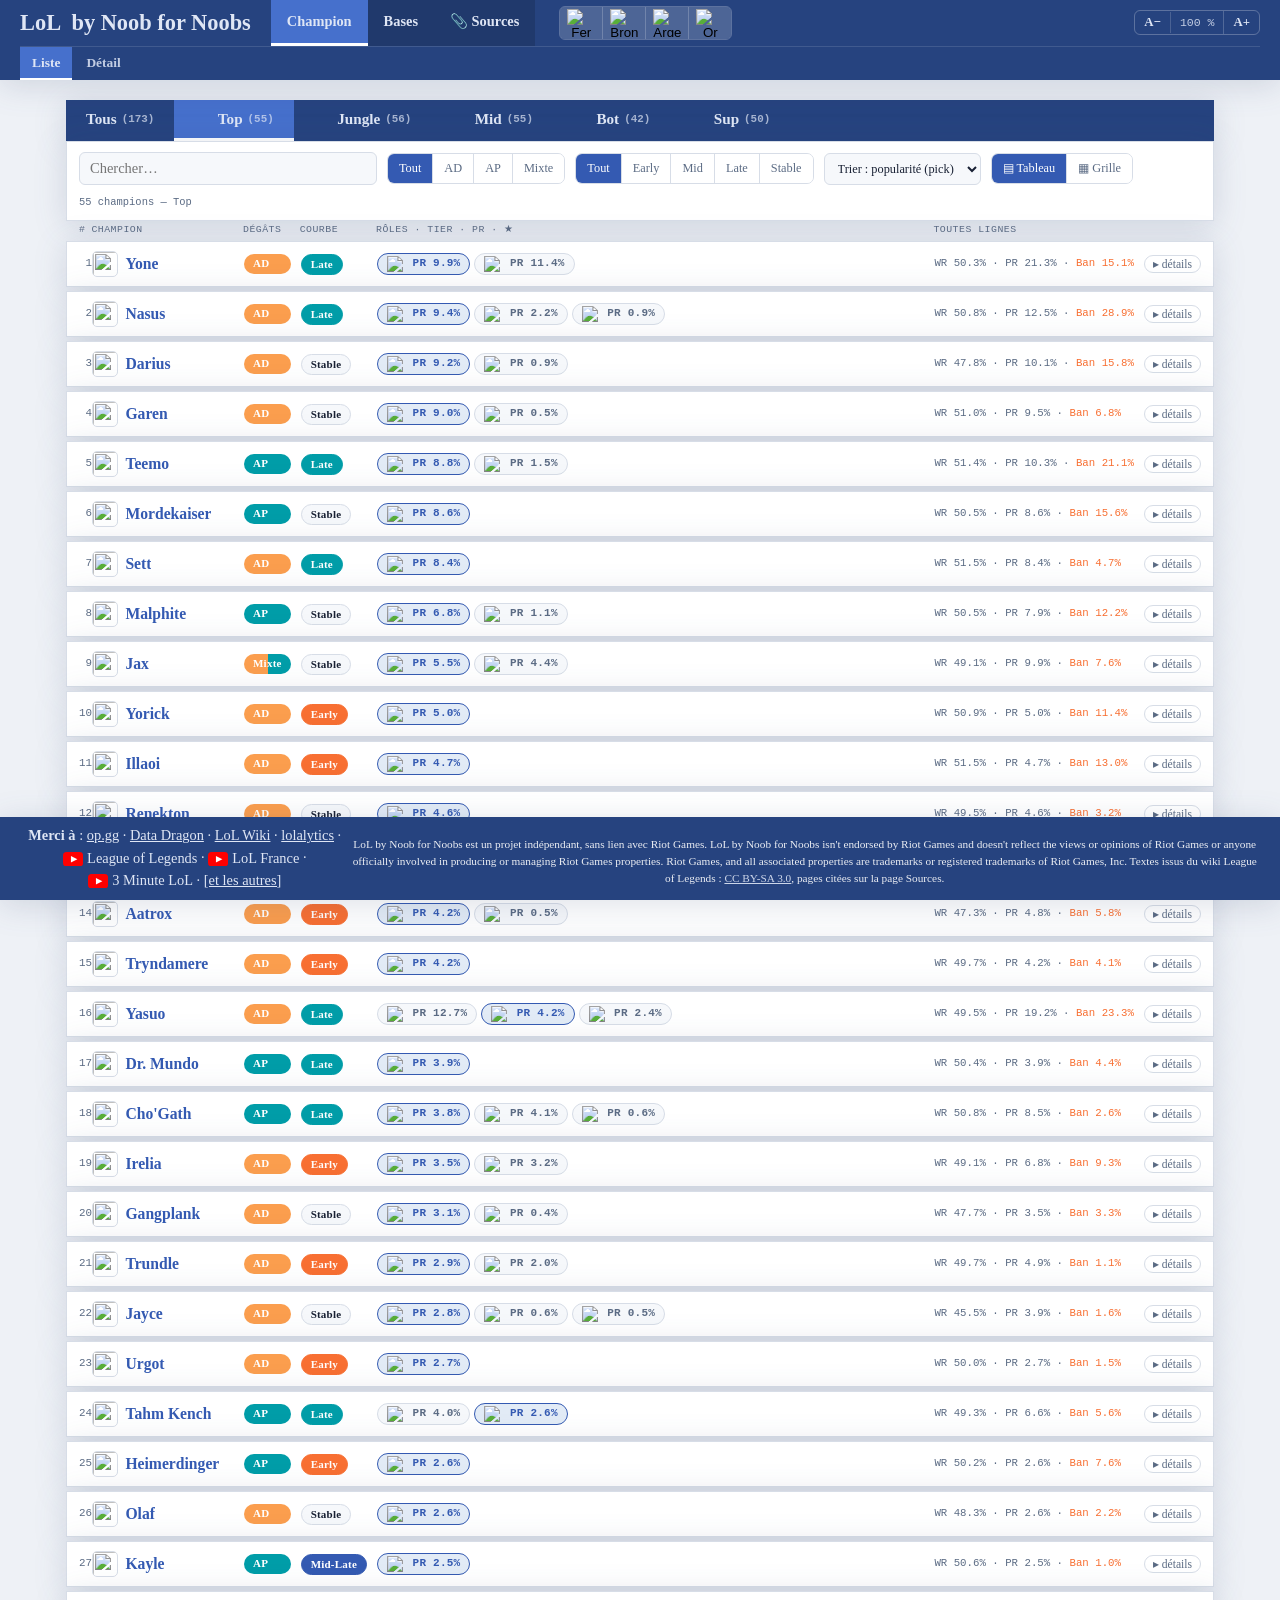
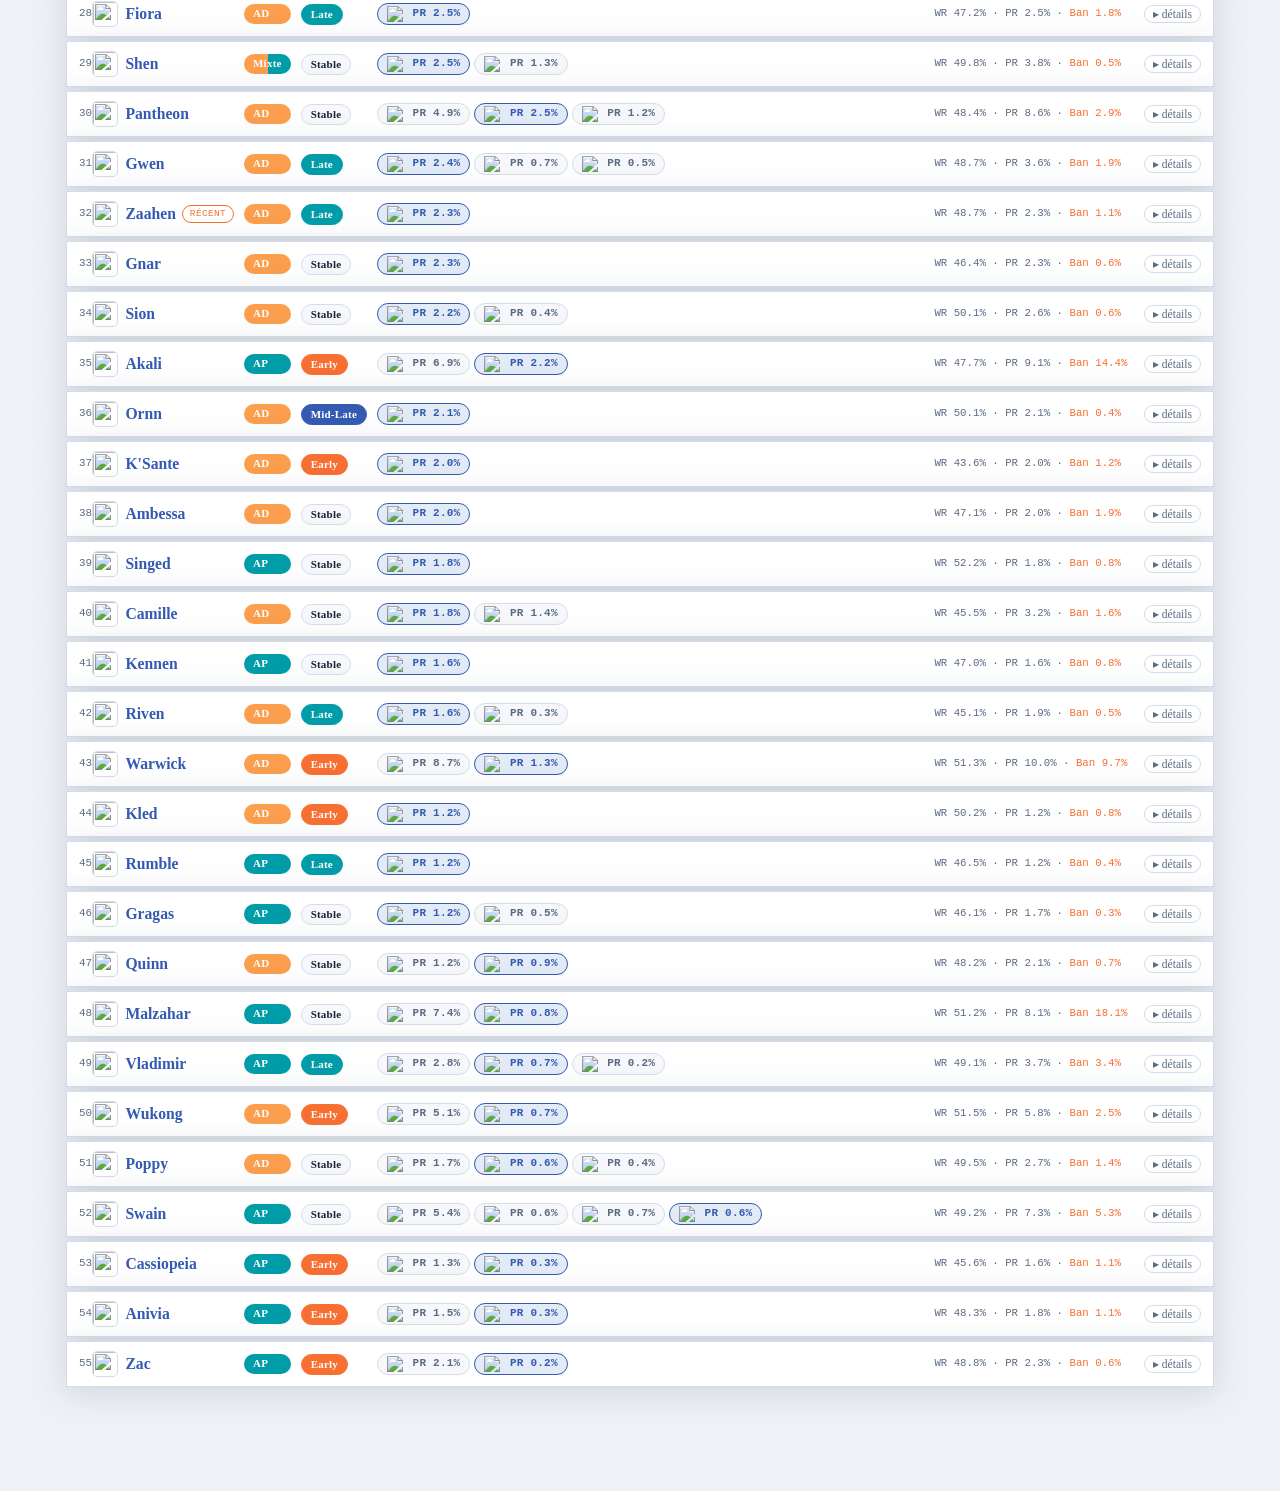
==== index.html @ 4e349b57 "Sélecteur de paliers dans l'en-tête, pour tout le site" ====
<!doctype html>
<html lang="fr">
<head>
<meta charset="utf-8">
<meta name="viewport" content="width=device-width, initial-scale=1">
<title>LoL Champion Analytics</title>
<link rel="stylesheet" href="style.css">
</head>
<body>

<header class="masthead" data-section="champion" data-page="list"></header>
<script src="edition.js"></script>
<script src="nav.js"></script>

<main>

  <!-- ===== VUE LISTE ===== -->
  <div id="view-list">
    <nav class="roles" id="roleNav">
      <button data-role="all">Tous <span class="cnt"></span></button>
      <button data-role="top" class="on"><img class="role-icon" src="https://wiki.leagueoflegends.com/en-us/images/Top_icon.png" alt="">Top <span class="cnt"></span></button>
      <button data-role="jgl"><img class="role-icon" src="https://wiki.leagueoflegends.com/en-us/images/Jungle_icon.png" alt="">Jungle <span class="cnt"></span></button>
      <button data-role="mid"><img class="role-icon" src="https://wiki.leagueoflegends.com/en-us/images/Middle_icon.png" alt="">Mid <span class="cnt"></span></button>
      <button data-role="adc"><img class="role-icon" src="https://wiki.leagueoflegends.com/en-us/images/Bottom_icon.png" alt="">Bot <span class="cnt"></span></button>
      <button data-role="sup"><img class="role-icon" src="https://wiki.leagueoflegends.com/en-us/images/Support_icon.png" alt="">Sup <span class="cnt"></span></button>
    </nav>

    <div id="rosterBlock" hidden style="display:flex; flex-direction:column; gap:12px;"></div>

    <div class="toolbar">
      <input type="search" id="search" placeholder="Chercher…" autocomplete="off">
      <div class="segmented" id="dmgFilter">
        <button data-dmg="all" class="on">Tout</button>
        <button data-dmg="AD">AD</button>
        <button data-dmg="AP">AP</button>
        <button data-dmg="Mixte">Mixte</button>
      </div>
      <div class="segmented" id="powerFilter" title="Courbe de puissance (rôle filtré, sinon rôle principal) — une phase compte si elle figure dans l'étiquette (Early-Mid vaut pour Early et pour Mid)">
        <button data-power="all" class="on">Tout</button>
        <button data-power="early">Early</button>
        <button data-power="mid">Mid</button>
        <button data-power="late">Late</button>
        <button data-power="stable">Stable</button>
      </div>
      <select class="sortsel" id="sortSel">
        <option value="pr">Trier : popularité (pick)</option>
        <option value="ban">Trier : priorité ban</option>
        <option value="wr">Trier : winrate</option>
        <option value="tier">Trier : tier</option>
        <option value="az">Trier : A → Z</option>
      </select>
      <div class="segmented" id="viewSel" title="Disposition de la liste">
        <button data-view="table" class="on">▤ Tableau</button>
        <button data-view="grid">▦ Grille</button>
      </div>
      <button type="button" class="mine-toggle" id="mineToggle" title="N'afficher que mes champions (marqués ★ dans la liste ou sur une fiche)">★ Mes champions</button>
      <span class="spacer"></span>
      <span class="count-badge" id="countBadge"></span>
    </div>

    <div id="results"></div>
  </div>

  <!-- ===== VUE DÉTAIL ===== -->
  <div id="view-detail" hidden style="display:flex; flex-direction:column; gap:12px;">
    <div class="champ-switch">
      <input type="text" id="champSwitchInput" placeholder="Changer de champion…" autocomplete="off">
      <div class="champ-switch-results" id="champSwitchResults" hidden></div>
    </div>
    <div id="detailContent"></div>
  </div>

</main>

<footer>
  <p><b>Merci à</b> : <a href="https://op.gg" target="_blank" rel="noopener">op.gg</a> · <a href="https://developer.riotgames.com/docs/lol#data-dragon" target="_blank" rel="noopener">Data Dragon</a> · <a href="https://wiki.leagueoflegends.com" target="_blank" rel="noopener">LoL Wiki</a> · <a href="https://lolalytics.com" target="_blank" rel="noopener">lolalytics</a> · <a class="yt-link" href="https://www.youtube.com/channel/UC2t5bjwHdUX4vM2g8TRDq5g" target="_blank" rel="noopener"><svg viewBox="0 0 28 20" aria-hidden="true"><rect width="28" height="20" rx="5" fill="#FF0000"/><path d="M11 5.5 L20 10 L11 14.5 Z" fill="#fff"/></svg>League of Legends</a> · <a class="yt-link" href="https://www.youtube.com/channel/UCU-l1ajszDLFd6lWyCs1_GA" target="_blank" rel="noopener"><svg viewBox="0 0 28 20" aria-hidden="true"><rect width="28" height="20" rx="5" fill="#FF0000"/><path d="M11 5.5 L20 10 L11 14.5 Z" fill="#fff"/></svg>LoL France</a> · <a class="yt-link" href="https://www.youtube.com/channel/UCbqpZInu-pjnBIy5sbh7Eag" target="_blank" rel="noopener"><svg viewBox="0 0 28 20" aria-hidden="true"><rect width="28" height="20" rx="5" fill="#FF0000"/><path d="M11 5.5 L20 10 L11 14.5 Z" fill="#fff"/></svg>3 Minute LoL</a> · <a href="sources.html">[et les autres]</a></p>
  <p class="legal">LoL by Noob for Noobs est un projet indépendant, sans lien avec Riot Games. LoL by Noob for Noobs isn't endorsed by Riot Games and doesn't reflect the views or opinions of Riot Games or anyone officially involved in producing or managing Riot Games properties. Riot Games, and all associated properties are trademarks or registered trademarks of Riot Games, Inc. Textes issus du wiki League of Legends : <a href="https://creativecommons.org/licenses/by-sa/3.0/" target="_blank" rel="noopener">CC BY-SA 3.0</a>, pages citées sur la page Sources.</p>
</footer>

<script src="data/champions.js"></script>
<script src="data/roles_tiers.js"></script>
<script src="data/tips_video.js"></script>
<script src="data/stats.js"></script>
<script src="data/mechanics.js"></script>
<script src="data/mechanics_fr.js"></script>
<script src="data/refs.js"></script>
<script src="taxonomy.js"></script>
<script>
(function(){
  const ROLE_LABEL = {all:'Tous', top:'Top', jgl:'Jungle', mid:'Mid', adc:'Bot', sup:'Sup'};
  // Icônes officielles Riot (wiki.leagueoflegends.com, catégorie "Role icons") — pas de version
  // Data Dragon équivalente pour les rôles/lanes, contrairement aux champions/sorts.
  const ROLE_ICON_FILE = {top:'Top_icon.png', jgl:'Jungle_icon.png', mid:'Middle_icon.png', adc:'Bottom_icon.png', sup:'Support_icon.png'};
  function roleIconUrl(role){ return `https://wiki.leagueoflegends.com/en-us/images/${ROLE_ICON_FILE[role]}`; }
  function roleLabelHtml(role){ return (ROLE_ICON_FILE[role] ? `<img class="role-icon" src="${roleIconUrl(role)}" alt="">` : '') + ROLE_LABEL[role]; }
  // Icône seule (pas de texte "Top"/"Mid"...) pour les pastilles stat par rôle : le texte est
  // redondant avec l'icône dans ce contexte, contrairement au menu de filtre par rôle.
  function roleIconOnlyHtml(role){ return ROLE_ICON_FILE[role] ? `<img class="role-icon role-icon-lg" src="${roleIconUrl(role)}" alt="${ROLE_LABEL[role]}" title="${ROLE_LABEL[role]}">` : ''; }
  function champIconUrl(ch){ return `https://ddragon.leagueoflegends.com/cdn/${DDRAGON_VERSION}/img/champion/${ch.ddid}.png`; }
  const RECENT = new Set(['Locke','Zaahen','Yunara','Mel']);
  const TIER_ORDER = {'S+':0,'S':1,'S-':2,'A+':3,'A':4,'A-':5,'B':6,'C':7,'D':8};
  const LETTER_LABEL = {passive:'P', q:'Q', w:'W', e:'E', r:'R'};

  // mode : 'list' (vue Liste) ou 'roster' (vue Mon roster) — même liste, même barre d'outils ; chaque
  // mode garde son propre rôle filtré (listRole / rosterRole), `role` est celui du mode courant.
  // view : 'table' (une ligne par champion, colonnes alignées) ou 'grid' (cartes, icône en grand) —
  // préférence du navigateur, pas une donnée.
  function loadView(){ try{ return localStorage.getItem('docListView') === 'grid' ? 'grid' : 'table'; }catch(e){ return 'table'; } }
  function saveView(v){ try{ localStorage.setItem('docListView', v); }catch(e){} }
  let state = { mode:'list', role:'top', listRole:'top', rosterRole:'top', view:loadView(), q:'', dmg:'all', power:'all', sort:'pr', mine:false, detailLane:null, versus:null };
  function setRole(role){ state.role = role; if(state.mode === 'roster') state.rosterRole = role; else state.listRole = role; }

  function dmgClass(dmg){ return dmg === 'Mixte' ? 'mixte' : dmg === 'AP' ? 'ap' : 'ad'; }
  function dmgLabel(dmg){ return dmg; }
  function rolesOf(ch){ return Object.keys(ch.roles); }
  function primaryRole(ch){ return rolesOf(ch).reduce((best, role) => ch.roles[role].pr > ch.roles[best].pr ? role : best); }
  // Toutes lignes confondues : PR = somme des PR par rôle (même champion compté dans chaque rôle où il
  // est joué, sur la même base de parties — la somme donne son pick rate toutes lanes confondues) ;
  // WR = moyenne des rôles pondérée par leur PR. Ban = une seule valeur : on bannit un champion, pas
  // un rôle — la source la répète sur chaque rôle avec de petits écarts de moment de mesure, on garde
  // celle du rôle principal (cf. sources.js, mécanisme "rolesCombined").
  // ---------- Paliers affichés (WR / PR / Ban) : réglage de tout le site, dans l'en-tête (nav.js, AppNav.tiers) ----------
  const RT = (typeof ROLES_TIERS !== 'undefined') ? ROLES_TIERS : null;
  // Chiffres d'un champion à un rôle pour les paliers cochés : WR pondéré par les parties du champion, PR et Ban pondérés
  // par les parties analysées du palier (mécanisme « rolesTiers ») ; sans fichier de paliers, la référence Émeraude+
  // de champions.js (mécanisme « roles »), avec sa lettre de tier.
  function roleStat(ch, role){
    const ref = ch.roles[role]; if(!ref) return null;
    if(!RT || !state.tiers.length) return { ...ref, src: 'ref' };
    const per = (RT.champions[String(parseInt(ch.key, 10))] || {})[role] || {};
    let g = 0, wr = 0, an = 0, pr = 0, br = 0;
    for(const t of state.tiers){
      const x = per[t], lane = (RT.tiers[t] || { lanes: {} }).lanes[role];
      if(!x || !lane) continue;
      g += x.games; wr += x.wr * x.games; an += lane.analysed; pr += x.pr * lane.analysed; br += x.br * lane.analysed;
    }
    if(!g) return { tier: null, wr: NaN, pr: 0, ban: NaN, games: 0, src: 'tiers', missing: true };
    return { tier: null, wr: wr / g, pr: pr / an, ban: br / an, games: g, src: 'tiers' };
  }
  function tiersLabel(){ return AppNav.tiersLabel(); }
  const fmtPct = v => isNaN(v) ? '—' : v.toFixed(1) + '%';
  function combinedStatsFor(ch){
    const rs = rolesOf(ch).map(role => roleStat(ch, role)).filter(r => r && !r.missing);
    const totalPr = rs.reduce((s,r)=>s+r.pr, 0);
    const wr = totalPr>0 ? rs.reduce((s,r)=>s+r.wr*r.pr,0)/totalPr : NaN;
    return { wr, pr: totalPr, ban: banOf(ch) };
  }
  function banOf(ch){ const r = roleStat(ch, primaryRole(ch)); return r ? r.ban : NaN; }
  function statsFor(ch){
    if(state.role !== 'all') return roleStat(ch, state.role) || { tier: null, wr: NaN, pr: 0, ban: NaN };
    return { tier: ch.roles[primaryRole(ch)].tier, ...combinedStatsFor(ch) };
  }
  function abilityVideoUrl(ch, letter){ return `https://lol.dyn.riotcdn.net/x/videos/champion-abilities/${ch.key}/ability_${ch.key}_${letter.toUpperCase()}1.mp4`; }
  // Le nom de fichier de chaque icône (passif/Q/W/E/R) est stocké tel quel dans champions.js
  // (ch.abilities[key].icon), copié depuis le champ image.full de Data Dragon — PAS reconstruit à
  // partir d'un motif "ddid+lettre" : ce motif ne tient que pour une minorité de champions
  // (ex. Ahri_Passive.png n'existe pas, le vrai fichier est Ahri_SoulEater2.png). Reconstruire le
  // nom donnait une icône cassée (404/403) pour 109 passifs et 197 icônes de sort sur 173 champions.
  function abilityIconUrl(ch, key){
    const dir = key === 'passive' ? 'passive' : 'spell';
    return `https://ddragon.leagueoflegends.com/cdn/${DDRAGON_VERSION}/img/${dir}/${ch.abilities[key].icon}`;
  }
  function champPageUrl(ch){ return `https://www.leagueoflegends.com/fr-fr/champions/${ch.id}/`; }
  function findChamp(id){ return CHAMPIONS.find(c => c.id === id); }
  function dmgTitle(ch){ return `Officiel Data Dragon — Physique ${ch.dmgRating.attack}/10 · Magie ${ch.dmgRating.magic}/10`; }
  // "Dernière refonte de kit" = dernier changement affectant réellement les sorts (pas une simple
  // retouche de ratios, cf. data/sources.js mécanisme "reworks") — sert à juger si un guide/une
  // vidéo ancienne décrit encore le champion actuel.
  function reworkLabel(ch){
    if(!ch.lastKitRework){
      if(ch.reworkHistory.length) return 'Kit jamais retravaillé';
      return ch.releaseDate ? `Création ${frDate(ch.releaseDate)}` : 'Historique de refonte inconnu';
    }
    return `Kit changé le ${frDate(ch.lastKitRework.date)}`;
  }
  function reworkTitle(ch){
    if(!ch.lastKitRework){
      if(ch.reworkHistory.length) return 'Cette page ne liste que des mises à jour cosmétiques (texture/visuel) pour ce champion, jamais de vrai changement de sorts.';
      return ch.releaseDate
        ? "Ce champion n'apparaît pas dans l'historique de refontes consulté (wiki.leagueoflegends.com) : son kit n'a jamais changé depuis sa sortie, à cette date — la dernière modification connue est donc sa création."
        : "Ce champion n'apparaît pas dans l'historique de refontes consulté (wiki.leagueoflegends.com) — probablement jamais retravaillé, non vérifié un par un.";
    }
    return `${ch.lastKitRework.type} — un ou plusieurs sorts ont vraiment changé d'effet à cette date (pas juste des chiffres). Si un guide/une vidéo date d'avant, il peut décrire un kit obsolète.`;
  }
  // Section dédiée (pas juste une pastille dans l'en-tête) : la date de dernière refonte de kit
  // sert directement à juger, section suivante, si une vidéo de présentation est encore fidèle au
  // champion actuel — d'où sa place juste avant "Vidéos de présentation". La date essentielle est
  // dans le titre lui-même (visible même repliée, repliée par défaut) ; détail et date de sortie
  // du champion dans le corps.
  function reworkBlockHtml(ch){
    const history = ch.reworkHistory || [];
    const titleSuffix = ch.lastKitRework ? ` — ${frDate(ch.lastKitRework.date)}` : history.length ? ' — jamais retravaillé (cosmétique seulement)' : ch.releaseDate ? ` — création ${frDate(ch.releaseDate)}` : ' — historique inconnu';
    const historyRows = history.length ? `<div class="rework-history">${history.map(h => `
      <div class="rework-item${h.kitAffecting ? '' : ' cosmetic'}">
        <div>
          <span class="rework-date">${frDate(h.date)}</span>
          <span class="rework-type">${h.type}</span>
          ${h.kitAffecting ? '' : '<span class="rework-cosmetic-tag">cosmétique</span>'}
          ${sourceLinkHtml(h.source)}
        </div>
      </div>`).join('')}</div>` : `<p class="rework-note">Ce champion n'apparaît pas dans l'historique de refontes consulté — son kit n'a donc jamais changé depuis sa création (aucune refonte recensée).</p>`;
    const releaseRow = ch.releaseDate ? `<div class="rework-item release"><div><span class="rework-date">${frDate(ch.releaseDate)}</span><span class="rework-type">Sortie du champion</span></div></div>` : '';
    return sectionHtml('sec-rework', `Mise à jour du personnage par Riot${titleSuffix}`, historyRows + releaseRow, null, true);
  }
  // Points forts/Contre = conseils officiels Riot copiés tels quels (Data Dragon allytips/enemytips,
  // cf. data/sources.js, mécanisme "analysis").
  // Jamais de texte non sourcé affiché comme un fait — et quand tout est vide on n'affiche même
  // pas le bloc (pas de placeholder répété sur les fiches sans conseil).
  // Conseils : officiels Riot (champions.js) ; à défaut, extraits des vidéos de présentation (data/tips_video.js, mécanisme « analysisVideo »).
  function videoTips(ch){ const v = (typeof TIPS_VIDEO !== 'undefined') && TIPS_VIDEO[ch.id]; return v && ((v.strengths||[]).length || (v.counters||[]).length) && !(ch.strengths||[]).length && !(ch.counters||[]).length ? v : null; }
  function tipsOf(ch){ const v = videoTips(ch); return v ? { strengths: (v.strengths||[]).map(x => x.text), counters: (v.counters||[]).map(x => x.text), video: v } : { strengths: ch.strengths||[], counters: ch.counters||[], video: null }; }
  function hasAnalysis(ch){ const t = tipsOf(ch); return !!(t.strengths.length || t.counters.length); }
  // Dans un conseil, chaque nom de sort du champion est remplacé par sa touche (P/Q/W/E/R) — le
  // nom reste en infobulle. Noms doubles (ex. "Courroux de la reine/Sondeur explosif") : chaque
  // moitié compte ; les plus longs d'abord pour qu'un nom inclus dans un autre ne le coupe pas.
  function keyifyTip(ch, text){
    const names = [];
    for(const k of ['passive','q','w','e','r']){
      const a = ch.abilities[k];
      if(!a) continue;
      a.name.split('/').map(n => n.trim()).filter(n => n.length >= 3).forEach(n => names.push({ n, k }));
    }
    if(!names.length) return text;
    names.sort((x,y) => y.n.length - x.n.length);
    const esc = s => s.replace(/[.*+?^${}()|[\]\\]/g, '\\$&');
    // Tolérance au pluriel mot à mot ("Lances astrales", "Charges explosives", "Tunnels").
    const pat = n => n.split(/\s+/).map(esc).join('s?\\s+') + 's?';
    names.forEach(x => { x.re = new RegExp('^' + pat(x.n) + '$', 'i'); });
    const re = new RegExp(names.map(x => pat(x.n)).join('|'), 'gi');
    return text.replace(re, m => {
      const hit = names.find(x => x.re.test(m));
      return `<kbd class="key" title="${hit.n}">${LETTER_LABEL[hit.k]}</kbd>`;
    });
  }
  function tipsListHtml(ch, items, cls){ return `<ul class="field-list${cls ? ' ' + cls : ''}">${items.map(t => `<li>${keyifyTip(ch, t)}</li>`).join('')}</ul>`; }
  function analysisBlockHtml(ch, extraStyle, collapsed){
    if(!hasAnalysis(ch)) return '';
    const t = tipsOf(ch), s = t.strengths, c = t.counters;
    // Conseils tirés des vidéos : la mention d'origine va dans le bloc Sources de la fiche (renvoi [n]), pas dans le contenu.
    const refV = field => refVideo(ch, t.video, field);
    return `
        <div class="champ-body"${extraStyle ? ` style="${extraStyle}"` : ''}${collapsed ? ' hidden' : ''}>
          ${s.length ? `<div><span class="field-label menace" title="Conseils officiels Riot « en jouant avec » ce champion (Data Dragon) : ce qu'il cherche à faire, donc à quoi s'attendre en face">Points forts${refSpecific(ch, 'strengths')}</span>${tipsListHtml(ch, s)}</div>` : ''}
          ${c.length ? `<div><span class="field-label contre" title="Conseils officiels Riot « en jouant contre » ce champion (Data Dragon)">Contre${refSpecific(ch, 'counters')}${refV('counters')}</span>${tipsListHtml(ch, c, 'contre')}</div>` : ''}
        </div>`;
  }
  function frDate(iso){
    if(!iso) return '';
    const d = new Date(iso + 'T00:00:00');
    return d.toLocaleDateString('fr-FR', { day:'numeric', month:'long', year:'numeric' });
  }
  // Bloc de détail repliable : chaque section (Compétences, Vidéos, Sources...) peut être masquée
  // sans perdre sa place — un chevron sur le titre bascule la visibilité du corps.
  function sectionHtml(id, title, bodyHtml, extraClass, collapsed){
    return `
      <div class="detail-card${extraClass ? ' ' + extraClass : ''}">
        <h3 class="section-label${collapsed ? ' collapsed' : ''}" data-toggle="${id}">${title}</h3>
        <div class="section-body" id="${id}"${collapsed ? ' hidden' : ''}>${bodyHtml}</div>
      </div>`;
  }
  function initCollapsibles(){
    document.querySelectorAll('#detailContent .section-label[data-toggle]').forEach(h => {
      if(h.dataset.bound) return;   // sections stats re-rendues au changement de rôle : ne pas doubler l'écouteur
      h.dataset.bound = '1';
      h.addEventListener('click', () => {
        const body = document.getElementById(h.dataset.toggle);
        if(!body) return;
        body.hidden = !body.hidden;
        h.classList.toggle('collapsed', body.hidden);
      });
    });
  }
  // Citation d'une entrée de refonte : la source est toujours un simple lien (patch notes ou
  // annonce Riot), pas la peine d'un repli pour ça — juste "[source]" cliquable vers l'original.
  function sourceLinkHtml(source){
    if(!source) return '';
    return `<a class="rework-source" href="${source.url}" target="_blank" rel="noopener" title="${source.label || source.url}">[source]</a>`;
  }
  const LANG_LABEL = { fr: 'FR', en: 'EN' };
  // Une vidéo publiée avant la dernière refonte de kit décrit un kit qui n'existe plus — comparaison
  // simple de dates entre videos[].published et lastKitRework.date (cf. data/sources.js, mécanisme
  // "championVideos").
  function formatDuration(sec){
    if(!sec && sec !== 0) return '';
    const m = Math.floor(sec / 60), s = Math.round(sec % 60);
    return `${m}:${String(s).padStart(2,'0')}`;
  }
  function videosBlockHtml(ch){
    const videos = ch.videos || [];
    if(!videos.length) return '';
    const reworkDate = ch.lastKitRework ? ch.lastKitRework.date : null;
    // Plus récentes en premier ; une vidéo sans date connue passe en dernier plutôt que de fausser
    // l'ordre.
    const sorted = videos.slice().sort((a, b) => (b.published || '') < (a.published || '') ? -1 : (b.published || '') > (a.published || '') ? 1 : 0);
    const rows = sorted.map(v => {
      // Marge de 30 jours : les vidéos officielles (Spotlight/Focus sur) sortent souvent juste
      // avant la date de patch enregistrée pour une refonte (annonce anticipée du nouveau kit) —
      // sans cette marge, ces vidéos qui décrivent pourtant bien le kit actuel seraient signalées
      // à tort comme obsolètes.
      const daysBefore = reworkDate && v.published ? (new Date(reworkDate) - new Date(v.published)) / 86400000 : 0;
      const stale = daysBefore > 30;
      return `
        <div class="video-item">
          <span class="pill pill-lang">${LANG_LABEL[v.lang] || v.lang.toUpperCase()}</span>
          <span class="pill pill-kind ${v.kind}">${v.kind === 'official' ? 'Officiel' : 'Communautaire'}</span>
          <a href="${v.url}" target="_blank" rel="noopener" class="video-label">${v.label}</a>
          <span class="video-date">${v.published ? frDate(v.published) : 'date inconnue'}</span>
          ${v.duration ? `<span class="video-duration">${formatDuration(v.duration)}</span>` : ''}
          ${stale ? `<span class="video-stale" title="Publiée avant la dernière refonte de kit du ${frDate(reworkDate)} — peut décrire un kit qui n'existe plus">⚠ potentiellement obsolète</span>` : ''}
        </div>`;
    }).join('');
    return sectionHtml('sec-videos', 'Vidéos de présentation', rows);
  }
  // ---------- Renvois de sources [n] (fiche détail) ----------
  // Sur la fiche, un renvoi [n] n'apparaît QUE pour une source spécifique à CE champion
  // (ch.sourceNotes — une donnée qui déroge au mécanisme global, ex. un rôle retrouvé via une autre
  // page, des conseils officiels écartés). Les mécanismes globaux (identiques pour tous les
  // champions) ne sont pas répétés fiche par fiche : ils sont expliqués une fois sur sources.html,
  // sur une fiche-type annotée. REFS vaut null hors fiche détail : rien n'est affiché en vue liste.
  let REFS = null;
  const escHtml = s => String(s).replace(/&/g,'&amp;').replace(/</g,'&lt;').replace(/>/g,'&gt;').replace(/"/g,'&quot;');
  function refSpecific(ch, field){
    if(!REFS) return '';
    return (ch.sourceNotes || []).filter(s => s.field === field).map(s => {
      const key = s.field + '|' + s.note;
      if(!REFS.has(key)) REFS.set(key, { n: REFS.size + 1, src: s });
      const r = REFS.get(key);
      return `<a class="ref" href="#" data-ref="${r.n}" title="${escHtml('Source spécifique — champ « ' + s.field + ' »')}">[${r.n}]</a>`;
    }).join('');
  }
  // Renvoi [n] vers une source de fiche pour les conseils tirés des vidéos de présentation (data/tips_video.js).
  function refVideo(ch, v, field){
    if(!REFS || !v) return '';
    const items = v[field] || []; if(!items.length) return '';
    const vids = [...new Set(items.map(x => x.video))];
    const key = 'video';   // une seule entrée de source pour Points forts et Contre
    if(!REFS.has(key)){
      const labels = vids.map(id => { const x = (ch.videos||[]).find(y => (y.url||'').includes(id)); return x ? `${x.channel} (${frDate(x.published)})` : id; });
      REFS.set(key, { n: REFS.size + 1, src: { field: 'Points forts / Contre', retrieved: v.retrieved, url: 'https://www.youtube.com/watch?v=' + vids[0],
        note: `Pas de conseils officiels Riot pour ce champion : conseils extraits des vidéos de présentation — ${labels.join(', ')} — mécanisme « analysisVideo » sur la page Sources (guides « 3 Minute » lus en premier, une phrase par passage, minute citée).${v.caveat ? ' ' + v.caveat : ''}` } });
    }
    const r = REFS.get(key);
    return `<a class="ref" href="#" data-ref="${r.n}" title="Source des conseils">[${r.n}]</a>`;
  }
  function sourcesBlockHtml(ch){
    const items = [...REFS.values()].map(r => {
      const s = r.src;
      return `
      <div class="source-item specific" id="src-${r.n}">
        <div class="h"><span class="num">[${r.n}]</span><span class="label">Spécifique à ${ch.name} — champ « ${escHtml(s.field)} »</span><span class="date">récupéré le ${frDate(s.retrieved)}</span></div>
        <div class="method">${escHtml(s.note)}</div>
        ${s.url ? `<a class="url" href="${s.url}" target="_blank" rel="noopener">${s.url}</a>` : ''}
      </div>`;
    }).join('');
    const mechNote = `<p style="margin:${items ? '8px' : '0'} 0 0;">Mécaniques détaillées des sorts : notes de la fiche de chaque sort sur le wiki League of Legends (en, CC BY-SA 3.0 — lien « wiki ↗ » sous chaque sort), traduites par un modèle de traduction local, non relues — mécanismes « mechanics » et « mechanicsFr » sur la page Sources.</p>`;
    const body = `${items}${mechNote}<p style="margin:8px 0 0;">Tout le reste de la fiche suit les mécanismes communs à tous les champions — <a class="backlink" href="sources.html">fiche-type annotée sur la page Sources ↗</a>.</p>`;
    return sectionHtml('sec-sources', items ? 'Sources spécifiques à cette fiche' : 'Sources de cette fiche', body, 'sources-card', !!items);
  }
  // Clic sur un [n] : ouvre le bloc Sources (replié par défaut) et fait défiler jusqu'à l'entrée.
  // stopPropagation : un [n] placé dans un titre de section ne doit pas replier cette section.
  function initRefLinks(){
    document.querySelectorAll('#detailContent a.ref').forEach(a => {
      a.addEventListener('click', e => {
        e.preventDefault(); e.stopPropagation();
        const body = document.getElementById('sec-sources');
        const h = document.querySelector('#detailContent .section-label[data-toggle="sec-sources"]');
        if(body) body.hidden = false;
        if(h) h.classList.remove('collapsed');
        const target = document.getElementById('src-' + a.dataset.ref);
        if(!target) return;
        target.scrollIntoView({ behavior:'smooth', block:'center' });
        target.classList.add('flash');
        setTimeout(() => target.classList.remove('flash'), 1500);
      });
    });
  }

  // ---------- Routing ----------
  function route(){
    const hash = window.location.hash;
    const m = hash.match(/^#\/champ\/(.+)$/);
    if(m){
      const ch = findChamp(decodeURIComponent(m[1]));
      if(ch){ renderDetail(ch); showView('detail'); return; }
    }
    // "#/champ" sans identifiant : vue Champion vide, avec la recherche prête — destination du menu
    // "Champion" quand aucun champion n'a encore été consulté.
    if(hash === '#/champ' || hash === '#/champ/'){
      document.getElementById('detailContent').innerHTML = '<div class="detail-card"><p style="margin:0;">Choisis un champion dans la zone de recherche ci-dessus, ou dans la <a class="backlink" href="#/list">Liste</a>.</p></div>';
      showView('detail');
      document.getElementById('champSwitchInput').focus();
      return;
    }
    showView(hash === '#/roster' && !isPublicEdition() ? 'roster' : 'list');
  }
  // Liste et Mon roster partagent le même conteneur (#view-list) : même liste de champions, même
  // barre d'outils ; le mode ajoute le bloc roster et retire « Tous » du filtre de rôle.
  function showView(v){
    const listy = v === 'list' || v === 'roster';
    document.getElementById('view-list').hidden = !listy;
    document.getElementById('view-detail').hidden = v !== 'detail';
    if(listy){
      state.mode = v;
      state.role = v === 'roster' ? state.rosterRole : state.listRole;
      renderList();
    }
    updateNav(v);
    window.scrollTo(0,0);
  }
  window.addEventListener('hashchange', route);

  // ---------- Footer persistant (Liste / Détail / Sources), toujours visible ----------
  // "Détail" retient le dernier champion consulté (localStorage, survit à un aller-retour sur
  // sources.html) pour rester une destination utile même quand on n'est pas déjà sur une fiche.
  function lastChampId(){ try{ return localStorage.getItem('docLastChamp'); }catch(e){ return null; } }
  function setLastChampId(id){ try{ localStorage.setItem('docLastChamp', id); }catch(e){} }
  // En-tête et menus : nav.js (AppNav) — le sous-menu « Détail » pointe vers le dernier champion consulté
  // (localStorage, écrit ci-dessus) ; les liens vers les autres pages portent `?last=<id>`.
  function updateNav(mode){ AppNav.render('champion', mode); }

  // ---------- Recherche de champion dans la vue détail (changer de champion sans repasser par la liste) ----------
  (function(){
    const input = document.getElementById('champSwitchInput');
    const results = document.getElementById('champSwitchResults');
    function renderResults(){
      const q = input.value.trim().toLowerCase();
      if(!q){ results.hidden = true; results.innerHTML = ''; return; }
      const matches = CHAMPIONS.filter(c => c.name.toLowerCase().includes(q)).slice(0, 8);
      if(!matches.length){ results.innerHTML = '<div class="champ-switch-empty">Aucun champion</div>'; results.hidden = false; return; }
      results.innerHTML = matches.map(c => `<button type="button" data-id="${c.id}">${c.name}</button>`).join('');
      results.hidden = false;
    }
    input.addEventListener('input', renderResults);
    input.addEventListener('focus', renderResults);
    results.addEventListener('mousedown', e => {
      const btn = e.target.closest('button[data-id]');
      if(!btn) return;
      input.value = '';
      results.hidden = true;
      window.location.hash = '#/champ/' + encodeURIComponent(btn.dataset.id);
    });
    document.addEventListener('click', e => {
      if(!e.target.closest('.champ-switch')) results.hidden = true;
    });
  })();

  // ---------- Vues Liste et Mon roster ----------
  function listLane(ch){ return state.role === 'all' ? defaultLane(ch) : state.role; }
  function rolePillsHtml(ch){
    return rolesOf(ch).sort((x,y)=>ch.roles[y].pr-ch.roles[x].pr).map(role => {
      const rs = roleStat(ch, role);
      const cur = role === state.role;
      const prHtml = cur ? `<b>${fmtPct(rs.pr)}</b>` : fmtPct(rs.pr);
      return `<span class="pill pill-role${cur ? ' cur' : ''}" title="${escHtml(tiersLabel())}${rs.missing ? ' — pas assez de parties à ces paliers' : ''}">${roleIconOnlyHtml(role)} ${rs.tier ? `<b>${rs.tier}</b> ` : ''}<span class="n">PR ${prHtml}</span>${starHtml(ch, role)}</span>`;
    }).join('');
  }
  function champNameHtml(ch, withIcon){
    return `<button class="champ-name" data-id="${ch.id}">${withIcon ? `<img class="champ-icon" src="${champIconUrl(ch)}" alt="">` : ''}${ch.name}</button>${RECENT.has(ch.name) ? '<span class="newbadge">Récent</span>' : ''}`;
  }
  function dmgPillHtml(ch){ return `<span class="pill pill-dmg ${dmgClass(ch.damageType)}" title="${dmgTitle(ch)}">${dmgLabel(ch.damageType)}</span>`; }
  // Trois segments : en grille (carte étroite) le Ban passe seul à la ligne plutôt que de couper au milieu.
  function statLineHtml(ch){ const r = combinedStatsFor(ch); return `<span class="stat" title="${escHtml(tiersLabel())}"><span>WR ${fmtPct(r.wr)} · PR ${fmtPct(r.pr)}</span><span class="ban">Ban ${fmtPct(r.ban)}</span></span>`; }
  const toggleBtnHtml = '<button class="champ-toggle" aria-expanded="false" title="Voir Points forts / Contre">▸ détails</button>';
  // Vue tableau : une ligne par champion, cellules dans l'ordre des colonnes de l'en-tête (grille CSS,
  // cf. .tbl .champ-head) — une cellule vide garde la colonne quand le champion n'a pas de conseil.
  // La classe Riot (Combattant, Mage…) n'est pas en liste : étiquette officielle trop large pour aider
  // au premier coup d'œil ; elle reste sur la fiche.
  function tableRowEl(ch, idx){
    const el = document.createElement('div');
    el.className = 'champ';
    el.innerHTML = `
      <div class="champ-head">
        <span class="champ-rank">${idx+1}</span>
        <span class="c-name">${champNameHtml(ch, true)}</span>
        ${dmgPillHtml(ch)}
        <span class="c-power">${powerTagHtml(ch, listLane(ch))}</span>
        <span class="c-roles">${rolePillsHtml(ch)}</span>
        ${statLineHtml(ch)}
        ${hasAnalysis(ch) ? toggleBtnHtml : '<span></span>'}
      </div>
      ${analysisBlockHtml(ch, null, true)}`;
    return el;
  }
  // Vue grille : une carte (icône en grand, infos dessous) suivie, si le champion a des conseils,
  // d'une ligne de détail Points forts/Contre pleine largeur, masquée — élément frère de la carte, pas
  // enfant, pour pouvoir occuper toute la rangée de la grille (cf. #results.grid).
  function gridCardEls(ch, idx){
    const card = document.createElement('div');
    card.className = 'champ gcard';
    card.innerHTML = `
      <span class="champ-rank">${idx+1}</span>
      <img class="champ-icon" src="${champIconUrl(ch)}" alt="">
      <span class="c-name">${champNameHtml(ch, false)}</span>
      <span class="gline">${dmgPillHtml(ch)}${powerTagHtml(ch, listLane(ch))}</span>
      <span class="gline c-roles">${rolePillsHtml(ch)}</span>
      ${statLineHtml(ch)}
      ${hasAnalysis(ch) ? toggleBtnHtml : ''}`;
    const els = [card];
    if(hasAnalysis(ch)){
      const det = document.createElement('div');
      det.className = 'champ gdetail';
      det.hidden = true;
      det.innerHTML = `<div class="gdetail-h"><img class="champ-icon" src="${champIconUrl(ch)}" alt="">${ch.name}<span class="muted small">— Points forts / Contre</span></div>${analysisBlockHtml(ch, null, false)}`;
      els.push(det);
    }
    return els;
  }
  function renderList(){
    const roster = state.mode === 'roster';
    const nav = document.getElementById('roleNav');
    [...nav.querySelectorAll('button')].forEach(b=>{
      // Le roster se construit rôle par rôle : pas de « Tous » dans cette vue.
      if(b.dataset.role === 'all') b.hidden = roster;
      b.classList.toggle('on', b.dataset.role === state.role);
      const c = b.dataset.role === 'all' ? CHAMPIONS.length : CHAMPIONS.filter(ch => ch.roles[b.dataset.role]).length;
      b.querySelector('.cnt').textContent = '('+c+')';
    });
    renderRosterBlock();

    let list = state.role === 'all' ? CHAMPIONS.slice() : CHAMPIONS.filter(ch => ch.roles[state.role]);
    if(state.q.trim()){
      const q = state.q.trim().toLowerCase();
      list = list.filter(ch => ch.name.toLowerCase().includes(q));
    }
    if(state.dmg !== 'all'){
      list = list.filter(ch => dmgLabel(ch.damageType) === state.dmg);
    }
    // Courbe de puissance du rôle affiché : « Early » retient toute étiquette qui contient la phase
    // (Early, Early-Mid…), « Stable » les champions sans phase dominante ; sans stats pour ce rôle, exclu.
    if(state.power !== 'all'){
      list = list.filter(ch => { const pc = powerCurve(laneStats(ch, listLane(ch))); return pc && (state.power === 'stable' ? !pc.tags.length : pc.tags.includes(state.power)); });
    }
    if(state.mine) list = list.filter(ch => masteredLanes(ch.id).some(l => state.role === 'all' || l === state.role));
    document.getElementById('mineToggle').classList.toggle('on', state.mine);
    [...document.getElementById('viewSel').querySelectorAll('button')].forEach(b => b.classList.toggle('on', b.dataset.view === state.view));
    list = list.slice().sort((a,b)=>{
      const ra = statsFor(a), rb = statsFor(b);
      if(state.sort === 'pr') return rb.pr - ra.pr;
      if(state.sort === 'ban') return rb.ban - ra.ban;
      if(state.sort === 'wr') return rb.wr - ra.wr;
      if(state.sort === 'tier') return (ra.tier || rb.tier) ? (TIER_ORDER[ra.tier] ?? 9) - (TIER_ORDER[rb.tier] ?? 9) : (isNaN(rb.wr) ? -1 : rb.wr) - (isNaN(ra.wr) ? -1 : ra.wr);
      if(state.sort === 'az') return a.name.localeCompare(b.name);
      return 0;
    });

    document.getElementById('countBadge').textContent = list.length + ' champion' + (list.length>1?'s':'') + ' — ' + ROLE_LABEL[state.role];

    const wrap = document.getElementById('results');
    wrap.classList.toggle('grid', state.view === 'grid');
    wrap.classList.toggle('tbl', state.view === 'table');
    wrap.innerHTML = '';
    if(!list.length){ wrap.innerHTML = '<div class="empty">Aucun champion ne correspond à ce filtre.</div>'; return; }
    const frag = document.createDocumentFragment();
    if(state.view === 'table'){
      const hdr = document.createElement('div');
      hdr.className = 'champ-hdr';
      hdr.innerHTML = '<span>#</span><span>Champion</span><span>Dégâts</span><span>Courbe</span><span>Rôles · tier · PR · ★</span><span>Toutes lignes</span><span></span>';
      frag.appendChild(hdr);
    }
    list.forEach((ch, idx) => {
      if(state.view === 'grid') gridCardEls(ch, idx).forEach(el => frag.appendChild(el));
      else frag.appendChild(tableRowEl(ch, idx));
    });
    wrap.appendChild(frag);
    initStars(wrap);
    wrap.querySelectorAll('button.champ-name').forEach(b => {
      b.addEventListener('click', () => { window.location.hash = '#/champ/' + encodeURIComponent(b.dataset.id); });
    });
    // Points forts/Contre repliés par défaut (147 cartes × ~5 puces sinon) — bouton « détails » par champion.
    // Tableau : le bloc est dans la ligne ; grille : c'est l'élément qui suit la carte.
    wrap.querySelectorAll('button.champ-toggle').forEach(b => {
      b.addEventListener('click', () => {
        const card = b.closest('.champ');
        const body = card.classList.contains('gcard') ? card.nextElementSibling : card.querySelector('.champ-body');
        if(!body) return;
        body.hidden = !body.hidden;
        b.setAttribute('aria-expanded', String(!body.hidden));
        b.textContent = body.hidden ? '▸ détails' : '▾ détails';
      });
    });
  }

  document.getElementById('roleNav').addEventListener('click', e => {
    const btn = e.target.closest('button[data-role]');
    if(!btn) return;
    setRole(btn.dataset.role);
    renderList();
  });
  document.getElementById('viewSel').addEventListener('click', e => {
    const btn = e.target.closest('button[data-view]');
    if(!btn) return;
    state.view = btn.dataset.view;
    saveView(state.view);
    renderList();
  });
  document.getElementById('dmgFilter').addEventListener('click', e => {
    const btn = e.target.closest('button[data-dmg]');
    if(!btn) return;
    state.dmg = btn.dataset.dmg;
    [...document.getElementById('dmgFilter').querySelectorAll('button')].forEach(b => b.classList.toggle('on', b === btn));
    renderList();
  });
  document.getElementById('powerFilter').addEventListener('click', e => {
    const btn = e.target.closest('button[data-power]');
    if(!btn) return;
    state.power = btn.dataset.power;
    [...document.getElementById('powerFilter').querySelectorAll('button')].forEach(b => b.classList.toggle('on', b === btn));
    renderList();
  });
  document.getElementById('search').addEventListener('input', e => { state.q = e.target.value; renderList(); });
  state.tiers = AppNav.tiers();
  window.addEventListener('tierschange', () => { state.tiers = AppNav.tiers(); if(!document.getElementById('view-list').hidden) renderList(); else { const ch = state.detailId && findChamp(state.detailId); if(ch) renderDetail(ch); } });
  document.getElementById('sortSel').addEventListener('change', e => { state.sort = e.target.value; renderList(); });

  // ---------- Vue détail ----------
  // ---------- Stats par rôle (lolalytics, cf. sources.js "stats") : courbe de puissance, build, runes, sorts, matchups ----------
  const LANE_ORDER = ['top','jgl','mid','adc','sup'];
  const DD = `https://ddragon.leagueoflegends.com/cdn/${DDRAGON_VERSION}/img`;
  // Données générées, chargées à part (data/stats.js, data/mechanics.js) et jointes par id de champion.
  function statsOf(ch){ return CHAMPION_STATS[ch.id] || null; }
  function laneStats(ch, lane){ const s = statsOf(ch); return (s && s.byLane[lane]) || null; }
  function mechOf(ch, key){ const m = ABILITY_MECHANICS[ch.id]; return (m && m[key]) || null; }
  // Traductions (data/mechanics_fr.js, générée par tools/translate_notes.py) : absentes tant que le fichier n'existe pas ou qu'une note n'est pas traduite.
  function mechFrOf(ch, key){ const F = (typeof ABILITY_MECHANICS_FR !== 'undefined') && ABILITY_MECHANICS_FR[ch.id]; return (F && F[key]) || null; }
  function defaultLane(ch){
    const s = statsOf(ch), lanes = s ? Object.keys(s.byLane) : [];
    if(state.role !== 'all' && lanes.includes(state.role)) return state.role;
    return lanes.sort((a,b)=>s.byLane[b].pr - s.byLane[a].pr)[0] || null;
  }
  // Significativité (≈95 %) : |WR − 50| > 98/√n — cf. sources.js, mécanisme "matchups".
  function sigMargin(n){ return 98 / Math.sqrt(Math.max(1, n)); }
  function isSig(wr, n){ return Math.abs(wr - 50) > sigMargin(n); }
  const pct = x => x.toFixed(1) + '%';
  const fmtN = n => n.toLocaleString('fr-FR');

  // Courbe de puissance — dérivée de gameLength (règle : cf. sources.js, mécanisme "powerCurve").
  function powerCurve(ls){
    if(!ls || !ls.gameLength) return null;
    const b = ls.gameLength.map(x => ({ ...x, wr: x.games ? 100 * x.wins / x.games : null }));
    const tot = b.reduce((s,x)=>s+x.games,0), win = b.reduce((s,x)=>s+x.wins,0);
    const overall = tot ? 100 * win / tot : 50;
    const phase = idx => { const g = idx.reduce((s,i)=>s+b[i].games,0), w = idx.reduce((s,i)=>s+b[i].wins,0); return { n: g, wr: g ? 100*w/g : null }; };
    const phases = { early: phase([1,2]), mid: phase([3,4]), late: phase([5,6]) };
    const tags = Object.entries(phases).filter(([,p]) => p.n >= 500 && p.wr !== null && p.wr - overall >= 1).map(([k]) => k);
    const LABEL = { early:'Early', mid:'Mid', late:'Late' };
    return { overall, buckets: b.map(x => ({ ...x, rel: x.wr === null ? null : x.wr / overall })), phases, tags, label: tags.length ? tags.map(t=>LABEL[t]).join('-') : 'Stable', cls: tags.length ? tags.join('-') : 'stable' };
  }
  function powerTagHtml(ch, lane){
    const pc = powerCurve(laneStats(ch, lane));
    if(!pc) return '';
    return `<span class="pill pill-power ${pc.cls}" title="Courbe de puissance (${ROLE_LABEL[lane]}) : phases où le taux de victoire dépasse la moyenne du champion d'au moins 1 point — Early 15-25 min, Mid 25-35, Late 35+ (cf. page Sources)">${pc.label}</span>`;
  }
  function powerCurveHtml(ch, lane){
    const ls = laneStats(ch, lane), pc = powerCurve(ls);
    if(!pc) return '<p class="muted">Pas de données pour ce rôle.</p>';
    const W = 560, H = 170, padL = 38, padR = 12, padT = 14, padB = 28;
    const xs = i => padL + i * (W - padL - padR) / 6;
    const rels = pc.buckets.map(b => b.rel).filter(r => r !== null);
    const lo = Math.min(0.9, ...rels), hi = Math.max(1.1, ...rels);
    const ys = r => padT + (hi - r) * (H - padT - padB) / (hi - lo);
    const pts = pc.buckets.map((b,i) => b.rel === null ? null : `${xs(i).toFixed(1)},${ys(b.rel).toFixed(1)}`).filter(Boolean).join(' ');
    const dots = pc.buckets.map((b,i) => b.rel === null ? '' : `<circle cx="${xs(i).toFixed(1)}" cy="${ys(b.rel).toFixed(1)}" r="3.5"><title>${b.label} min : WR ${pct(b.wr)} sur ${fmtN(b.games)} parties (×${b.rel.toFixed(2)} vs moyenne)</title></circle>`).join('');
    const labels = pc.buckets.map((b,i) => `<text x="${xs(i).toFixed(1)}" y="${H-8}" text-anchor="middle">${b.label}</text>`).join('');
    const yl = [lo, 1, hi].map(v => `<text x="${padL-6}" y="${(ys(v)+4).toFixed(1)}" text-anchor="end">${v.toFixed(2)}</text>`).join('');
    const ph = p => p.wr === null ? '—' : pct(p.wr);
    return `
      <div class="power-head"><span class="pill pill-power ${pc.cls}">${pc.label}</span>
        <span class="muted">WR moyen ${pct(pc.overall)} sur ${fmtN(ls.n)} parties (${ROLE_LABEL[lane]}, Émeraude+, patch ${statsOf(ch).patch}) — Early ${ph(pc.phases.early)} · Mid ${ph(pc.phases.mid)} · Late ${ph(pc.phases.late)}</span></div>
      <svg class="power-chart" viewBox="0 0 ${W} ${H}" role="img" aria-label="Puissance relative selon la durée de la partie">
        <line x1="${padL}" x2="${W-padR}" y1="${ys(1).toFixed(1)}" y2="${ys(1).toFixed(1)}" class="ref"/>
        <polyline points="${pts}" class="curve"/>${dots}${labels}${yl}
      </svg>
      <p class="muted small">Puissance relative = taux de victoire dans la tranche de durée ÷ taux de victoire moyen du champion (1 = sa moyenne). Survoler un point pour le nombre de parties. Pas de « spike » niveau/objet ici : cette source ne le mesure pas.</p>`;
  }

  // ---- Chips objets / runes / sorts (noms et icônes : data/refs.js, Data Dragon) ----
  // Liens vers la page Bases (objet, rune, sort) : portent le dernier champion consulté (`?last=`), comme les menus.
  function basesUrl(anchor){ return 'bases.html' + AppNav.params() + '#' + anchor; }
  function itemHtml(id, sub){
    const it = ITEMS[id]; if(!it) return `<span class="item-chip">#${id}</span>`;
    return `<a class="item-chip" href="${basesUrl('item-' + id)}" title="${escHtml(it.name)} — ${it.gold} PO"><img src="${DD}/item/${it.icon}" alt=""><span class="nm">${escHtml(it.name)}</span>${sub ? `<span class="sub">${sub}</span>` : ''}</a>`;
  }
  function runeHtml(id, big){
    const r = RUNES[id];
    if(!r){ const s = SHARDS[id]; return s ? `<span class="rune-chip shard" title="${escHtml(s.shortDesc||'')}">${escHtml(s.name)}</span>` : `#${id}`; }
    return `<a class="rune-chip${big?' keystone':''}" href="${basesUrl('rune-' + id)}" title="${escHtml(r.shortDesc.replace(/<[^>]+>/g,''))}"><img src="https://ddragon.leagueoflegends.com/cdn/img/${r.icon}" alt=""><span class="nm">${escHtml(r.name)}</span></a>`;
  }
  function spellHtml(id){
    const s = SPELLS[id]; if(!s) return `#${id}`;
    return `<a class="spell-chip" href="${basesUrl('spell-' + id)}" title="${escHtml(s.description)}"><img src="${DD}/spell/${s.icon}" alt=""><span class="nm">${escHtml(s.name)}</span></a>`;
  }
  const kbdSeq = s => s.split('').map(c => `<kbd class="key">${c}</kbd>`).join('');
  const nwr = (n, wr) => `<span class="nwr">WR ${pct(wr)} · ${fmtN(n)} p.</span>`;
  function buildHtml(ch, lane){
    const ls = laneStats(ch, lane); if(!ls) return '';
    const it = ls.items;
    const nextRow = k => it.next[k].map(x => itemHtml(x.id, `${pct(x.wr)} · ${fmtN(x.n)} p.`)).join('');
    return `
      <div class="build-row"><span class="build-label">Départ</span>${it.start.set.map(id => itemHtml(id)).join('')}${nwr(it.start.n, it.start.wr)}</div>
      <div class="build-row"><span class="build-label">Cœur (le plus joué)</span>${it.core.set.map(id => itemHtml(id)).join('<span class="arrow">→</span>')}${nwr(it.core.n, it.core.wr)}</div>
      <div class="build-row"><span class="build-label">Cœur (meilleur WR)</span>${it.coreWin.set.map(id => itemHtml(id)).join('<span class="arrow">→</span>')}${nwr(it.coreWin.n, it.coreWin.wr)}</div>
      <div class="build-row"><span class="build-label">Bottes</span>${it.boots.map(x => itemHtml(x.id, `${pct(x.pr)} des parties · WR ${pct(x.wr)}`)).join('')}</div>
      <div class="build-row"><span class="build-label">4ᵉ objet</span>${nextRow('item4')}</div>
      <div class="build-row"><span class="build-label">5ᵉ objet</span>${nextRow('item5')}</div>
      <div class="build-row"><span class="build-label">6ᵉ objet</span>${nextRow('item6')}</div>
      <div class="build-row"><span class="build-label">Les plus achetés</span>${it.popular.map(x => itemHtml(x.id, `${pct(x.pr)} · WR ${pct(x.wr)}`)).join('')}</div>
      <p class="muted small">Pourcentages = part des parties de ${escHtml(ch.name)} (${ROLE_LABEL[lane]}) où l'objet est acheté, et taux de victoire de ces parties. Un WR élevé sur peu de parties ne prouve rien (cf. Matchups pour la règle de significativité).</p>`;
  }
  function runesHtml(ch, lane){
    const ls = laneStats(ch, lane); if(!ls) return '';
    const page = (p, title) => {
      const pri = RUNES[p.set.pri[0]], sec = RUNES[p.set.sec[0]];
      return `<div class="rune-page"><div class="rune-title">${title} ${nwr(p.n, p.wr)}</div>
        <div class="rune-cols">
          <div><div class="rune-style">${pri ? escHtml(RUNE_STYLES[pri.style].name) : ''}</div>${runeHtml(p.set.pri[0], true)}${p.set.pri.slice(1).map(id => runeHtml(id)).join('')}</div>
          <div><div class="rune-style">${sec ? escHtml(RUNE_STYLES[sec.style].name) : ''}</div>${p.set.sec.map(id => runeHtml(id)).join('')}</div>
          <div><div class="rune-style">Fragments</div>${p.set.mod.map(id => runeHtml(id)).join('')}</div>
        </div></div>`;
    };
    return page(ls.runes.pick, 'Page la plus jouée') + page(ls.runes.win, 'Page au meilleur WR');
  }
  function spellsSkillsHtml(ch, lane){
    const ls = laneStats(ch, lane); if(!ls) return '';
    const sp = ls.spells, sk = ls.skills;
    return `
      <div class="build-row"><span class="build-label">Sorts d'invocateur</span>${sp.all.map(x => `<span class="spell-pair${x.pr>=50?' main':''}">${x.id.map(spellHtml).join('')}<span class="sub">${pct(x.pr)} · WR ${pct(x.wr)}</span></span>`).join('')}</div>
      <div class="build-row"><span class="build-label">Priorité des sorts</span>${sk.priority.id.split('').map(c=>`<kbd class="key">${c}</kbd>`).join('<span class="arrow">›</span>')}${nwr(sk.priority.n, sk.priority.wr)}</div>
      <div class="build-row"><span class="build-label">Ordre (15 niveaux)</span><span class="kseq">${kbdSeq(sk.order.id)}</span>${nwr(sk.order.n, sk.order.wr)}</div>`;
  }
  function champById(cid){ return CHAMPIONS.find(c => parseInt(c.key,10) === cid); }
  function champChip(c){ return c ? `<a class="champ-chip" href="#/champ/${encodeURIComponent(c.id)}"><img class="champ-icon" src="${champIconUrl(c)}" alt="">${escHtml(c.name)}</a>` : '?'; }
  const wrCls = r => r.sig ? (r.wr > 50 ? ' good' : ' bad') : '';
  function matchupsHtml(ch, lane){
    const ls = laneStats(ch, lane); if(!ls) return '';
    const rows = ls.matchups.map(m => ({ ...m, c: champById(m.cid), sig: isSig(m.wr, m.n) })).filter(m => m.c).sort((a,b)=>b.wr-a.wr);
    const sig = rows.filter(m => m.sig);
    const line = m => `<div>${champChip(m.c)} <span class="num${wrCls(m)}">${pct(m.wr)}</span> <span class="muted">${fmtN(m.n)} p.</span></div>`;
    return `
      <div class="matchup-summary">
        <div><span class="field-label menace">Le plus dur pour ${escHtml(ch.name)}</span>${sig.slice(-5).reverse().map(line).join('') || '<span class="muted">aucun écart significatif</span>'}</div>
        <div><span class="field-label contre">Le plus facile</span>${sig.slice(0,5).map(line).join('') || '<span class="muted">aucun écart significatif</span>'}</div></div>
      <p class="muted small">WR de ${escHtml(ch.name)} contre chaque adversaire au même rôle (${ROLE_LABEL[lane]}). Grisé = écart non significatif (|WR − 50| ≤ 98/√n, seuil ≈95 %) : trop peu de parties pour conclure. « ± » = marge de cet échantillon.</p>
      <div class="table-wrap"><table class="matchup-table"><thead><tr><th>Adversaire</th><th>WR</th><th>Parties</th><th>±</th></tr></thead><tbody>${rows.map(m => `<tr class="${m.sig ? '' : 'nosig'}"><td>${champChip(m.c)}</td><td class="num${wrCls(m)}">${pct(m.wr)}</td><td class="num">${fmtN(m.n)}</td><td class="num muted">${sigMargin(m.n).toFixed(1)}</td></tr>`).join('')}</tbody></table></div>`;
  }

  // ---------- Mes champions ★ (sélection manuelle, une étoile par champion ET par rôle, localStorage) ----------
  // Entrées "id:rôle" (ex. "malphite:top") : un champion peut être maîtrisé à un rôle et pas à un autre.
  function mastered(){ try{ return JSON.parse(localStorage.getItem('docMastered')||'[]').filter(x => typeof x === 'string' && x.includes(':')); }catch(e){ return []; } }
  function masteredLanes(id){ return mastered().filter(x => x.startsWith(id + ':')).map(x => x.split(':')[1]); }
  function isMastered(id, lane){ return mastered().includes(id + ':' + lane); }
  function toggleMastered(id, lane){ const m = mastered(); const k = id + ':' + lane; const i = m.indexOf(k); if(i>=0) m.splice(i,1); else m.push(k); try{ localStorage.setItem('docMastered', JSON.stringify(m)); }catch(e){} }
  // <span> (pas <button>) : l'étoile vit à l'intérieur de la pastille de rôle, elle-même un bouton sur la fiche.
  function starHtml(ch, lane){ if(isPublicEdition()) return ''; const on = isMastered(ch.id, lane); return `<span class="star${on?' on':''}" role="button" tabindex="0" data-star="${ch.id}" data-lane="${lane}" title="${on ? 'Je joue ' + ch.name + ' en ' + ROLE_LABEL[lane] + ' — cliquer pour retirer' : 'Marquer : je joue ' + ch.name + ' en ' + ROLE_LABEL[lane]}">★</span>`; }
  function initStars(root, ch){
    root.querySelectorAll('[data-star]').forEach(s => s.addEventListener('click', e => {
      e.stopPropagation(); e.preventDefault();
      toggleMastered(s.dataset.star, s.dataset.lane); s.classList.toggle('on');
      const c = findChamp(s.dataset.star);
      s.title = s.classList.contains('on') ? `Je joue ${c.name} en ${ROLE_LABEL[s.dataset.lane]} — cliquer pour retirer` : `Marquer : je joue ${c.name} en ${ROLE_LABEL[s.dataset.lane]}`;
      if(state.mode === 'roster' && !document.getElementById('view-list').hidden) renderRosterBlock();
      if(ch){ const box = document.getElementById('statsSections'); if(box){ box.innerHTML = statsSectionsHtml(ch, state.detailLane); initCollapsibles(); initStatsSections(ch); } }
    }));
  }
  // WR de `c` contre `opp` au rôle `lane`, lu dans les matchups de `c` (null si trop peu de parties ensemble).
  function wrVs(c, lane, opp){ const ls = laneStats(c, lane); if(!ls) return null; const m = ls.matchups.find(x => x.cid === parseInt(opp.key,10)); return m ? { wr: m.wr, n: m.n, sig: isSig(m.wr, m.n) } : null; }
  function counterPickHtml(opp, lane){
    const all = CHAMPIONS.filter(c => c.id !== opp.id && laneStats(c, lane)).map(c => ({ c, r: wrVs(c, lane, opp) })).filter(x => x.r).sort((a,b)=>b.r.wr-a.r.wr);
    const sig = all.filter(x => x.r.sig && x.r.wr > 50), mine = all.filter(x => isMastered(x.c.id, lane));
    const line = x => `<div>${champChip(x.c)} <span class="num${wrCls(x.r)}">${pct(x.r.wr)}</span> <span class="muted">${fmtN(x.r.n)} p.${x.r.sig?'':' (non significatif)'}</span></div>`;
    return `
      <div class="matchup-summary">
        <div><span class="field-label contre">Mes champions ★ face à ${escHtml(opp.name)}</span>${mine.length ? mine.slice(0,6).map(line).join('') : '<span class="muted">Aucun champion ★ joué à ce rôle — cliquer ★ sur une fiche ou dans la liste.</span>'}</div>
        <div><span class="field-label menace">Les meilleurs contre lui (tous)</span>${sig.slice(0,6).map(line).join('') || '<span class="muted">aucun écart significatif</span>'}</div></div>
      <p class="muted small">WR de chaque champion contre ${escHtml(opp.name)} au même rôle, lu dans sa propre fiche de matchups. Même règle de significativité que les Matchups.</p>
      <details class="more"><summary>Tous les champions jouables face à ${escHtml(opp.name)} (${ROLE_LABEL[lane]}) — ${all.length}</summary><div class="table-wrap"><table class="matchup-table"><thead><tr><th>Champion</th><th>WR contre lui</th><th>Parties</th></tr></thead><tbody>${all.map(x=>`<tr class="${x.r.sig?'':'nosig'}"><td>${champChip(x.c)}${isMastered(x.c.id, lane)?' <span class="star on small">★</span>':''}</td><td class="num${wrCls(x.r)}">${pct(x.r.wr)}</td><td class="num">${fmtN(x.r.n)}</td></tr>`).join('')}</tbody></table></div></details>`;
  }
  function versusHtml(ch, lane, opp){
    if(!opp) return '<p class="muted" style="margin:0">Choisir l\'adversaire en face pour voir le matchup et ce qu\'il construit d\'habitude.</p>';
    const r = wrVs(ch, lane, opp), ols = laneStats(opp, lane);
    return `
      <div class="versus-head">${champChip(ch)} <span class="vs">contre</span> ${champChip(opp)} ${r ? `<span class="num${wrCls(r)}">${pct(r.wr)}</span> <span class="muted">${fmtN(r.n)} parties${r.sig?'':' — non significatif'}</span>` : '<span class="muted">pas assez de parties ensemble</span>'}</div>
      ${ols ? `<div class="build-row"><span class="build-label">Il construit (cœur)</span>${ols.items.core.set.map(id=>itemHtml(id)).join('<span class="arrow">→</span>')}</div>
      <div class="build-row"><span class="build-label">Sa rune clé</span>${runeHtml(ols.runes.pick.set.pri[0], true)}</div>
      <div class="build-row"><span class="build-label">Ses sorts</span>${ols.spells.pick.ids.map(spellHtml).join('')}</div>
      <div class="build-row"><span class="build-label">Sa courbe</span>${powerTagHtml(opp, lane)}</div>
      <p class="muted small">Ce que l'adversaire construit d'habitude à ce rôle — pas une adaptation à ce matchup précis (voir BACKLOG 2.2).</p>` : '<p class="muted">Pas de stats pour cet adversaire à ce rôle.</p>'}`;
  }
  function statsSectionsHtml(ch, lane){
    if(!statsOf(ch) || !lane) return '';
    const opp = state.versus ? findChamp(state.versus) : null;
    const power = sectionHtml('sec-power', `Courbe de puissance — ${ROLE_LABEL[lane]}`, powerCurveHtml(ch, lane));
    if(isPublicEdition()) return power;  // édition publique : la fiche s'arrête à la courbe de puissance
    return power +
      sectionHtml('sec-versus', 'Face à… — matchup et build adverse', `<div class="champ-switch versus"><input type="text" id="versusInput" placeholder="Adversaire en face…" autocomplete="off" value="${opp?escHtml(opp.name):''}"><div class="champ-switch-results" id="versusResults" hidden></div></div><div id="versusBody">${versusHtml(ch, lane, opp)}</div>`) +
      sectionHtml('sec-build', 'Objets', buildHtml(ch, lane)) +
      sectionHtml('sec-runes', 'Runes', runesHtml(ch, lane)) +
      sectionHtml('sec-spells', "Sorts d'invocateur et ordre des sorts", spellsSkillsHtml(ch, lane)) +
      sectionHtml('sec-matchups', 'Matchups — qui le bat, qui il bat', matchupsHtml(ch, lane), null, true) +
      sectionHtml('sec-counter', `Contre-pick — que jouer face à ${escHtml(ch.name)}`, counterPickHtml(ch, lane), null, true);
  }
  function initStatsSections(ch){
    const box = document.getElementById('statsSections'); if(!box) return;
    document.querySelectorAll('#detailContent .roleline button[data-lane]').forEach(b => {
      if(b.dataset.bound) return; b.dataset.bound = '1';
      b.addEventListener('click', () => {
        state.detailLane = b.dataset.lane;
        document.querySelectorAll('#detailContent .roleline [data-lane]').forEach(x => x.classList.toggle('cur', x.dataset.lane === state.detailLane));
        // L'étiquette de courbe de l'en-tête suit le rôle sélectionné, comme les sections stats.
        const pb = document.getElementById('powerBadge'); if(pb) pb.innerHTML = powerTagHtml(ch, state.detailLane);
        box.innerHTML = statsSectionsHtml(ch, state.detailLane); initCollapsibles(); initStatsSections(ch);
      });
    });
    const input = document.getElementById('versusInput'), results = document.getElementById('versusResults');
    if(!input) return;
    const lane = state.detailLane;
    const render = () => {
      const q = input.value.trim().toLowerCase(); if(!q){ results.hidden = true; return; }
      const ms = CHAMPIONS.filter(c => c.id !== ch.id && laneStats(c, lane) && c.name.toLowerCase().includes(q)).slice(0,8);
      results.innerHTML = ms.length ? ms.map(c => `<button type="button" data-id="${c.id}">${escHtml(c.name)}</button>`).join('') : '<div class="champ-switch-empty">Aucun champion à ce rôle</div>'; results.hidden = false;
    };
    input.addEventListener('input', render); input.addEventListener('focus', render);
    results.addEventListener('mousedown', e => { const b = e.target.closest('button[data-id]'); if(!b) return; state.versus = b.dataset.id; input.value = findChamp(state.versus).name; results.hidden = true; document.getElementById('versusBody').innerHTML = versusHtml(ch, lane, findChamp(state.versus)); });
    document.addEventListener('click', e => { if(!e.target.closest('.champ-switch.versus')) results.hidden = true; });
  }
  // ---------- Vue Mon roster : mes champions ★ par rôle, puis recommandations pour le rôle choisi ----------
  function renderRosterBlock(){
    const box = document.getElementById('rosterBlock');
    box.hidden = state.mode !== 'roster';
    if(box.hidden) return;
    box.innerHTML = myChampsCardHtml() + rosterCardHtml();
    initRosterBlock();
  }
  function myChampsCardHtml(){
    const rows = LANE_ORDER.map(lane => {
      const mine = mastered().filter(x => x.endsWith(':' + lane)).map(x => findChamp(x.split(':')[0])).filter(Boolean).sort((a,b)=>a.name.localeCompare(b.name));
      const chips = mine.map(c => `<span class="champ-chip"><a href="#/champ/${encodeURIComponent(c.id)}"><img class="champ-icon" src="${champIconUrl(c)}" alt="">${escHtml(c.name)}</a><span class="chip-x" role="button" tabindex="0" data-rm="${c.id}" data-lane="${lane}" title="Retirer ${escHtml(c.name)} de mes champions ${ROLE_LABEL[lane]}">×</span></span>`).join('');
      return `<div class="roster-lane${lane === state.role ? ' cur' : ''}">
        <button type="button" class="lane-btn${lane === state.role ? ' on' : ''}" data-rlane="${lane}" title="Recommandations et champions de ce rôle">${roleLabelHtml(lane)}<span class="muted" style="margin-left:6px;">${mine.length}</span></button>
        <div class="chip-wrap">${chips || '<span class="muted small">aucun</span>'}</div>
        <div class="champ-switch roster-add"><input type="text" placeholder="Ajouter un champion ${ROLE_LABEL[lane]}…" autocomplete="off" data-addlane="${lane}"><div class="champ-switch-results" hidden></div></div>
      </div>`;
    }).join('');
    return `<div class="detail-card"><h3 class="section-label">Mes champions ★ — par rôle</h3>
      <p class="muted small" style="margin:2px 0 8px;">Les champions que je joue, rôle par rôle : ajouter par le champ de saisie ou l'étoile ★ de la liste ci-dessous, retirer par la croix. Mémorisé dans ce navigateur, pas une donnée. Ils servent aux recommandations ci-dessous et au contre-pick sur chaque fiche adverse.</p>
      <div class="roster-lanes">${rows}</div></div>`;
  }
  function initRosterBlock(){
    const box = document.getElementById('rosterBlock');
    box.querySelectorAll('button[data-rlane]').forEach(b => b.addEventListener('click', () => { setRole(b.dataset.rlane); renderList(); }));
    box.querySelectorAll('.chip-x[data-rm]').forEach(x => x.addEventListener('click', () => { toggleMastered(x.dataset.rm, x.dataset.lane); renderList(); }));
    box.querySelectorAll('input[data-addlane]').forEach(input => {
      const lane = input.dataset.addlane;
      champAutocomplete(input, input.nextElementSibling, c => c.roles[lane] && !isMastered(c.id, lane), c => { toggleMastered(c.id, lane); renderList(); }, 'Aucun champion à ajouter à ce rôle');
    });
  }
  // Saisie avec suggestions : `accept` filtre les champions proposés, `onPick` reçoit le champion choisi.
  function champAutocomplete(input, results, accept, onPick, emptyText){
    const render = () => {
      const q = input.value.trim().toLowerCase();
      if(!q){ results.hidden = true; results.innerHTML = ''; return; }
      const ms = CHAMPIONS.filter(c => accept(c) && c.name.toLowerCase().includes(q)).slice(0, 8);
      results.innerHTML = ms.length ? ms.map(c => `<button type="button" data-id="${c.id}">${escHtml(c.name)}</button>`).join('') : `<div class="champ-switch-empty">${emptyText || 'Aucun champion'}</div>`;
      results.hidden = false;
    };
    input.addEventListener('input', render);
    input.addEventListener('focus', render);
    input.addEventListener('blur', () => setTimeout(() => { results.hidden = true; }, 150));
    results.addEventListener('mousedown', e => {
      const b = e.target.closest('button[data-id]'); if(!b) return;
      e.preventDefault(); input.value = ''; results.hidden = true;
      onPick(findChamp(b.dataset.id));
    });
  }
  // Recommandations pour le rôle choisi : adversaires mal couverts par mes champions ★, champions à
  // apprendre (règle dans data/sources.js, mécanisme "matchups").
  function rosterCardHtml(){
    const lane = state.role;
    const card = body => `<div class="detail-card roster-card" id="rosterCard">${body}</div>`;
    const mine = mastered().filter(x => x.endsWith(':' + lane)).map(x => findChamp(x.split(':')[0])).filter(c => c && laneStats(c, lane));
    if(!mine.length) return card(`<h3 class="section-label">Recommandations — ${ROLE_LABEL[lane]}</h3><p class="muted" style="margin:0">Aucun champion ★ pour ce rôle : en ajouter un ci-dessus (ou par l'étoile de la liste) pour voir les adversaires mal couverts et quoi apprendre.</p>`);
    const opps = CHAMPIONS.filter(c => c.roles[lane] && (roleStat(c, lane) || {}).pr >= 1 && laneStats(c, lane));
    const weak = [], unknown = [];
    for(const o of opps){
      const best = mine.map(c => wrVs(c, lane, o)).filter(r => r && r.sig).sort((a,b)=>b.wr-a.wr)[0];
      if(!best) unknown.push(o); else if(best.wr < 50) weak.push(o);
    }
    const cand = CHAMPIONS.filter(c => laneStats(c, lane) && !isMastered(c.id, lane)).map(c => {
      let score = 0; const fixes = [];
      for(const o of weak){ const r = wrVs(c, lane, o); if(r && r.sig && r.wr > 50){ score += (r.wr - 50) * ((roleStat(o, lane) || {}).pr || 0); fixes.push(o); } }
      return { c, score, fixes };
    }).filter(x => x.fixes.length).sort((a,b)=>b.score-a.score).slice(0,5);
    return card(`<h3 class="section-label">Recommandations — ${ROLE_LABEL[lane]} <span class="muted" style="font-weight:400; text-transform:none; letter-spacing:0;">avec ${mine.map(c=>escHtml(c.name)).join(', ')}</span></h3>
      <div class="champ-body" style="border-top:none;padding-top:0;margin-top:4px;">
        <div><span class="field-label menace" title="Adversaires joués à ce rôle (PR ≥ 1 %) contre lesquels le meilleur de mes champions a un WR < 50 % (écart significatif)">Mal couverts (${weak.length}/${opps.length})</span>${weak.length ? `<div class="chip-wrap">${weak.map(champChip).join('')}</div>` : '<span class="muted">aucun</span>'}${unknown.length ? `<div class="muted small">+ ${unknown.length} sans écart significatif (pas assez de parties)</div>` : ''}</div>
        <div><span class="field-label contre" title="Score = Σ (WR contre l'adversaire − 50) × PR de l'adversaire, sur les adversaires mal couverts, écarts significatifs seulement">À apprendre</span>${cand.length ? cand.map(x => `<div>${champChip(x.c)} <span class="muted">couvre ${x.fixes.slice(0,4).map(o=>escHtml(o.name)).join(', ')}${x.fixes.length>4?` +${x.fixes.length-4}`:''}</span></div>`).join('') : '<span class="muted">rien à suggérer</span>'}</div>
      </div>`);
  }
  // ---------- Mécaniques d'un sort (wiki, cf. sources.js "mechanics") ----------
  const MECH_T = { targeting:{Direction:'Direction',Auto:'Automatique',Unit:'Unité ciblée',Location:'Zone au sol',Vector:'Vecteur',Passive:'Passif',Varied:'Variable'}, affects:{Enemies:'Ennemis',Allies:'Alliés',Self:'Soi-même',Champions:'Champions',Minions:'Sbires',Monsters:'Monstres',Structures:'Structures'}, damageType:{Physical:'Physiques',Magic:'Magiques',True:'Bruts',Mixed:'Mixtes',Special:'Spécial'}, spellShield:{True:'Bloqué',False:'Non bloqué',Special:'Partiel / spécial'} };
  const mechTr = (f, v) => v.split(/\s*[\/,]\s*/).map(x => (MECH_T[f] && MECH_T[f][x]) || x).join(' / ');
  // Rangée d'icônes de classification (taxonomy.js) : ciblage · cibles · dégâts · portée · effets · contres.
  // Chaque icône mène à son explication sur la page Compétences ; l'infobulle la résume.
  // Champion à croissance permanente : au moins un sort accumule des charges définitives (mécanisme abilityTaxonomy, clé « stacking »).
  function growthPillHtml(ch){
    const keys = ['passive','q','w','e','r'].filter(k => { const m = mechOf(ch, k); return m && m.tax && (m.tax.effects || []).includes('stacking'); });
    if(!keys.length) return '';
    const it = TAXONOMY.effects.items.stacking;
    return `<a class="pill pill-growth" href="competences.html#tx-effects-stacking" title="${escHtml(it.label + ' — ' + it.desc)}"><svg viewBox="0 0 24 24" fill="none" stroke="currentColor" stroke-width="2" stroke-linecap="round" stroke-linejoin="round" aria-hidden="true">${it.icon.svg}</svg>Croissance permanente : ${keys.map(k => LETTER_LABEL[k]).join(', ')}</a>`;
  }
  function taxRowHtml(t){
    if(!t) return '';
    const g = [];
    g.push((t.targeting || []).map(k => taxIconHtml('targeting', k)).join(''));
    g.push((t.affects || []).map(k => taxIconHtml('affects', k)).join(''));
    g.push((t.damage || []).map(k => taxIconHtml('damage', k)).join(''));
    const rb = rangeBucket(t.targetRange); if(rb) g.push(taxIconHtml('range', rb, { cls:'pill pill-range', text: TAXONOMY.range.items[rb].short + (t.targetRange < 99999 ? ' · ' + t.targetRange : '') }));
    const order = [].concat(...TAXONOMY.effects.groups.map(x => x.keys));
    g.push((t.effects || []).slice().sort((a,b) => order.indexOf(a) - order.indexOf(b)).map(k => taxIconHtml('effects', k)).join(''));
    g.push(['projectile','spellShield','grounded','knockdown','parry'].filter(k => t[k] === 'true').map(k => taxIconHtml('interaction', k)).join(''));
    return `<div class="tx-row">${g.filter(Boolean).map(x => `<span class="tx-group">${x}</span>`).join('<span class="tx-sep"></span>')}<a class="tx-help" href="competences.html" title="Explication de toutes les icônes">?</a></div>`;
  }
  // Précisions sur un sort dites dans une vidéo de présentation (data/tips_video.js, mécanisme « analysisVideo »), avec la minute.
  function videoNotesHtml(ch, notes){
    if(!notes.length) return '';
    const link = x => { const v = (ch.videos||[]).find(y => (y.url||'').includes(x.video)); const [mm, ss] = (x.t||'0:00').split(':'); return `<a href="https://www.youtube.com/watch?v=${x.video}&t=${parseInt(mm,10)*60+parseInt(ss||'0',10)}s" target="_blank" rel="noopener" title="${escHtml(v ? v.channel : 'vidéo')}">${escHtml(v ? v.channel : 'vidéo')} · ${escHtml(x.t||'')}</a>`; };
    return `<div class="mech-video"><b>Précisions de la vidéo de présentation</b><ul>${notes.map(x => `<li>${escHtml(x.text)} <span class="muted small">(${link(x)})</span></li>`).join('')}</ul></div>`;
  }
  function mechanicsHtml(m){
    const props = [];
    if(!m.tax){
      if(m.targeting) props.push(['Ciblage', mechTr('targeting', m.targeting)]);
      if(m.affects) props.push(['Affecte', mechTr('affects', m.affects)]);
      if(m.damageType) props.push(['Dégâts', mechTr('damageType', m.damageType)]);
      if(m.spellShield) props.push(['Bouclier de sort', mechTr('spellShield', m.spellShield)]);
    }
    if(m.castTime) props.push(['Incantation', m.castTime + (/^[\d.]+$/.test(m.castTime) ? ' s' : '')]);
    if(m.cooldown) props.push(['Récupération', m.cooldown + ' s']);
    if(m.range && !(m.tax && m.tax.targetRange)) props.push(['Portée', m.range]);   // la tranche de portée (rangée d'icônes) porte déjà la valeur
    // Notes : en français quand la traduction existe, sinon en anglais avec la mention « non traduit » ; le texte anglais reste dans data/mechanics.js (lien « wiki ↗ » vers la fiche du sort).
    const fr = m.fr || {};
    const frNotes = fr.notes || [], frInter = fr.interrupts || [];
    const interList = (m.interrupts||[]).map((i, idx) => i.interrupts ? { en: i.interrupts, fr: frInter[idx], kind: i.kind } : null).filter(Boolean);
    const noteList = (m.notes||[]).map((n, idx) => ({ en: n, fr: frNotes[idx] }));
    const translated = noteList.filter(x => x.fr).length + interList.filter(x => x.fr).length, total = noteList.length + interList.length;
    const kindLabel = k => k === 'channel' ? 'Canalisation' : "Temps d'incantation";
    const li = (x, lang) => `<li>${x.kind ? `<b>${kindLabel(x.kind)} interrompu par :</b> ` : ''}${escHtml(lang === 'fr' && x.fr ? x.fr : x.en)}${lang === 'fr' && !x.fr ? ' <span class="muted small">(non traduit)</span>' : ''}</li>`;
    const wikiUrl = m.wikiTitle ? 'https://wiki.leagueoflegends.com/en-us/' + encodeURIComponent(m.wikiTitle.replace(/ /g, '_')) : null;
    const body = `<ul>${[...interList, ...noteList].map(x => li(x, 'fr')).join('')}</ul>`;
    const wikiLink = wikiUrl ? ` <a class="mech-wiki" href="${wikiUrl}" target="_blank" rel="noopener" title="Fiche du sort sur le wiki (en) — texte d'origine des notes">wiki ↗</a>` : '';
    return `${taxRowHtml(m.tax)}<div class="mech-props">${props.map(([k,v]) => `<span class="mech-prop"><b>${k}</b> ${escHtml(v)}</span>`).join('')}</div>
      ${total ? `<details class="mech-notes"><summary>Mécaniques détaillées (${total})${translated < total ? ` — ${total - translated} non traduite${total - translated > 1 ? 's' : ''}` : ''}${wikiLink}</summary>${body}</details>` : ''}`;
  }

  function renderDetail(ch){
    state.detailId = ch.id;
    setLastChampId(ch.id);
    REFS = new Map();
    state.detailLane = defaultLane(ch);
    if(state.versus === ch.id) state.versus = null;
    const dc = dmgClass(ch.damageType), dl = dmgLabel(ch.damageType);
    // Construit au moment de l'insertion dans le gabarit (pas avant) pour que les renvois [n]
    // soient numérotés dans l'ordre où on les lit sur la fiche.
    // Pastilles de rôle = sélecteur du rôle affiché par les sections stats (courbe, build, runes, matchups…).
    const rolelineHtml = () => rolesOf(ch).sort((x,y)=>ch.roles[y].pr-ch.roles[x].pr).map(role => {
      const rs = roleStat(ch, role);
      const selectable = !!laneStats(ch, role);
      return `<${selectable ? 'button type="button" data-lane="' + role + '"' : 'span'} class="pill pill-role${role === state.detailLane ? ' cur' : ''}${selectable ? ' selectable' : ''}" title="${escHtml(tiersLabel())}${selectable ? ' — cliquer : afficher les stats de ce rôle' : ''}${rs.missing ? ' — pas assez de parties à ces paliers' : ''}">${roleLabelHtml(role)} ${rs.tier ? `<b>${rs.tier}</b> ` : ''}<span class="n">WR ${fmtPct(rs.wr)} · PR ${fmtPct(rs.pr)}</span>${refSpecific(ch, 'roles.' + role)}${starHtml(ch, role)}</${selectable ? 'button' : 'span'}>`;
    }).join('');
    const abilityKeys = ['passive','q','w','e','r'];
    const rows = abilityKeys.map(k => {
      const a = ch.abilities[k];
      if(!a) return '';
      return `
        <div class="ability-row" data-key="${k}">
          <img src="${abilityIconUrl(ch,k)}" alt="">
          <span class="letter">${LETTER_LABEL[k]}</span>
          <span class="aname">${a.name}</span>
        </div>`;
    }).join('');

    document.getElementById('detailContent').innerHTML = `
      <div class="detail-card">
        <div class="detail-top">
          <img class="detail-icon" src="${champIconUrl(ch)}" alt="">
          <div>
            <h2>${ch.name}</h2>
            <div class="detail-title">${ch.title}</div>
            <div class="detail-badges">
              <span class="pill pill-dmg ${dc}" title="${dmgTitle(ch)}">${dl}</span>
              <span id="powerBadge" style="display:contents;">${powerTagHtml(ch, state.detailLane)}</span>
              ${growthPillHtml(ch)}
              <span class="champ-class" style="align-self:center;">${ch.class}</span>
              <span class="pill pill-ban" title="Taux de ban du champion (une seule valeur : on bannit un champion, pas un rôle — cf. page Sources)">Ban ${fmtPct(banOf(ch))}</span>
              <span class="pill pill-rework" title="${reworkTitle(ch)}">${reworkLabel(ch)}</span>
            </div>
          </div>
          <span class="spacer"></span>
          <a class="champ-link" href="${champPageUrl(ch)}" target="_blank" rel="noopener">Fiche officielle ↗</a>
        </div>
        <div class="roleline" style="margin-top:12px;">${rolelineHtml()}</div>
        ${analysisBlockHtml(ch, 'margin-top:12px;')}
      </div>

      ${sectionHtml('sec-abilities', "Compétences — cliquer pour voir l'animation", `
        <div class="abilities-layout">
          <div class="abilities-left">
            <div class="abilities-list" id="abilitiesGrid">${rows}</div>
            <div class="ability-desc-full" id="abilityDescFull"></div>
            <div class="ability-mech" id="abilityMech"></div>
          </div>
          <div class="video-stage" id="videoStage">
            <!-- muted : les clips Riot ont une bande-son forte et la vidéo démarre seule à l'ouverture de la fiche —
                 le son est coupé par défaut, l'icône son des contrôles le rend ; le choix tient le temps de la fiche. -->
            <video id="abilityVideo" controls muted></video>
            <div class="caption" id="videoCaption"></div>
          </div>
        </div>
      `)}

      ${videosBlockHtml(ch)}

      ${reworkBlockHtml(ch)}

      <div id="statsSections" style="display:flex; flex-direction:column; gap:12px;">${statsSectionsHtml(ch, state.detailLane)}</div>

      ${sourcesBlockHtml(ch)}
    `;

    function selectAbility(k){
      const a = ch.abilities[k];
      document.querySelectorAll('.ability-row').forEach(r => r.classList.toggle('active', r.dataset.key === k));
      const letter = k === 'passive' ? 'p' : k;
      const video = document.getElementById('abilityVideo');
      video.style.opacity = '0';
      video.addEventListener('loadeddata', () => { video.style.opacity = '1'; }, { once:true });
      video.src = abilityVideoUrl(ch, letter);
      video.play().catch(()=>{});
      document.getElementById('videoCaption').textContent = `${LETTER_LABEL[k]} — ${a.name}`;
      document.getElementById('abilityDescFull').innerHTML = `<div class="h"><span class="letter">${LETTER_LABEL[k]}</span><span class="name">${a.name}</span></div><div class="desc">${a.description}</div>`;
      const mech = mechOf(ch, k);
      const vn = ((typeof TIPS_VIDEO !== 'undefined' && TIPS_VIDEO[ch.id] && TIPS_VIDEO[ch.id].mechanics) || []).filter(x => x.key === k);
      document.getElementById('abilityMech').innerHTML = (mech ? mechanicsHtml({ ...mech, fr: mechFrOf(ch, k) }) : '') + videoNotesHtml(ch, vn);
    }
    document.getElementById('abilitiesGrid').querySelectorAll('.ability-row').forEach(row => {
      row.addEventListener('click', () => selectAbility(row.dataset.key));
    });
    // R préselectionné : la vidéo/description sont visibles immédiatement, pas besoin de cliquer
    // pour comprendre ce que fait la fiche.
    selectAbility(abilityKeys.find(k => ch.abilities[k] && k === 'r') || abilityKeys.find(k => ch.abilities[k]));

    initCollapsibles();
    initRefLinks();
    initStars(document.getElementById('detailContent'), ch);
    initStatsSections(ch);
    REFS = null;
  }

  document.getElementById('mineToggle').addEventListener('click', () => { state.mine = !state.mine; renderList(); });
  if(isPublicEdition()) document.getElementById('mineToggle').hidden = true;

  route();
})();
</script>
</body>
</html>
---- style.css ----
:root{
    --bg:#eef1f6; --surface:#ffffff; --surface2:#f6f8fb;
    --border:#d7dde7; --text:#182033; --muted:#5b6b84;
    --accent:#345AB2; --c1:#009DA8; --c2:#2A9F56; --c3:#F86F32; --c4:#FB9E4E;
    --menuH-bg:#26437f; --menuH-text:#dfe6f5; --menuH-hover:#345AB2; --menuH-on:#4670cc;
    --accent-soft:#e2ebf6; --shadow: drop-shadow(0 5px 16px hsl(222 40% 30% / .16));
    --heading-font:"Palatino Linotype", Palatino, "Book Antiqua", serif;
    --body-font: Georgia, "Iowan Old Style", Charter, serif;
    --mono: ui-monospace, "SFMono-Regular", Menlo, Consolas, monospace;
    color-scheme: light dark;
  }
  @media (prefers-color-scheme: dark){
    :root:not([data-theme="light"]){
      --bg:#0b0d12; --surface:#0b0d12; --surface2:#0e1117;
      --border:#2a3550; --text:#e7ecf5; --muted:#94a2bd;
      --menuH-bg:#0b0d12; --menuH-text:#ADC0EB; --menuH-hover:#131722; --menuH-on:#1a1f2c;
      --accent-soft: rgba(173,192,235,.14); --shadow: drop-shadow(0 6px 20px hsl(222 60% 3% / .55));
      --accent-mid:#84A0E1; --c1-mid:#0BC3D0; --c2-mid:#2AC064; --c3-mid:#BC5224; --c4-mid:#F48B2F;
      --accent-clair:#ADC0EB;
    }
  }
  :root[data-theme="dark"]{
    --bg:#0b0d12; --surface:#0b0d12; --surface2:#0e1117;
    --border:#2a3550; --text:#e7ecf5; --muted:#94a2bd;
    --menuH-bg:#0b0d12; --menuH-text:#ADC0EB; --menuH-hover:#131722; --menuH-on:#1a1f2c;
    --accent-soft: rgba(173,192,235,.14); --shadow: drop-shadow(0 6px 20px hsl(222 60% 3% / .55));
    --accent-mid:#84A0E1; --c1-mid:#0BC3D0; --c2-mid:#2AC064; --c3-mid:#BC5224; --c4-mid:#F48B2F;
    --accent-clair:#ADC0EB;
  }
  :root{ --r-h1:var(--accent); --r-h2:var(--c1); --r-h3:var(--c2); --r-h4:var(--c3); --r-menace:var(--c3); --r-faille:var(--c2); --r-contre:var(--accent); --r-ad:var(--c4); --r-ap:var(--c1); }
  @media (prefers-color-scheme: dark){ :root:not([data-theme="light"]){ --r-h1:var(--accent-clair); --r-h2:var(--c1-mid); --r-h3:var(--c2-mid); --r-h4:var(--c3-mid); --r-menace:var(--c3-mid); --r-faille:var(--c2-mid); --r-contre:var(--accent-clair); --r-ad:var(--c4-mid); --r-ap:var(--c1-mid); } }
  :root[data-theme="dark"]{ --r-h1:var(--accent-clair); --r-h2:var(--c1-mid); --r-h3:var(--c2-mid); --r-h4:var(--c3-mid); --r-menace:var(--c3-mid); --r-faille:var(--c2-mid); --r-contre:var(--accent-clair); --r-ad:var(--c4-mid); --r-ap:var(--c1-mid); }

  *{box-sizing:border-box;}
  @media (prefers-reduced-motion: reduce){ *{transition:none !important; animation:none !important;} }
  body{ margin:0; background:var(--bg); color:var(--text); font-family:var(--body-font); line-height:1.42; font-size:calc(14.5px * var(--zoom, 1)); padding-top:88px; padding-bottom:64px; }
  h1,h2,h3,h4,h5,h6{ font-family:var(--heading-font); font-weight:700; text-wrap:balance; margin:0; line-height:1.15; }
  h3,h4,h5,h6{ text-transform:uppercase; letter-spacing:.03em; }
  [hidden]{ display:none !important; }

  /* En-tête fixe à deux rangées (rempli par nav.js) : titre + menu principal, puis sous-menu de la section */
  header.masthead{
    position:fixed; top:0; left:0; right:0; z-index:50;
    background:var(--menuH-bg); filter:var(--shadow); padding:0 20px;
    display:flex; flex-direction:column;
  }
  header.masthead .mast-row{ display:flex; align-items:center; gap:20px; flex-wrap:wrap; }
  header.masthead h1{ color:var(--menuH-text); font-size:1.4rem; padding:10px 0; }
  /* Zoom du texte (A− / A+), à droite du menu principal — l'en-tête lui-même ne change pas de taille (rem) */
  .zoom-ctl{ margin-left:auto; display:inline-flex; align-items:center; border:1px solid rgba(255,255,255,.25); border-radius:6px; overflow:hidden; }
  .zoom-ctl button{ font-family:var(--body-font); font-size:.8rem; font-weight:700; color:var(--menuH-text); background:transparent; border:none; border-left:1px solid rgba(255,255,255,.2); padding:4px 9px; cursor:pointer; min-width:2.4em; }
  .zoom-ctl button:first-child{ border-left:none; }
  .zoom-ctl button:hover{ background:var(--menuH-hover); }
  .zoom-ctl button[data-zoom="0"]{ font-family:var(--mono); font-weight:400; font-size:.72rem; opacity:.85; }
  nav.sub-menu{ display:flex; gap:2px; flex-wrap:wrap; border-top:1px solid rgba(255,255,255,.12); }
  nav.sub-menu a{
    font-family:var(--body-font); font-size:.84rem; font-weight:650; color:var(--menuH-text); opacity:.85;
    text-decoration:none; padding:6px 12px; white-space:nowrap; border-bottom:2px solid transparent;
  }
  nav.sub-menu a:hover{ background:var(--menuH-hover); opacity:1; }
  nav.sub-menu a.on{ opacity:1; border-bottom-color:var(--accent-clair, #fff); background:var(--menuH-on); }
  header.masthead h1 .tagline{ font-weight:inherit; margin-left:6px; white-space:nowrap; }
  header.masthead p{ color:var(--menuH-text); opacity:.82; margin:6px 0 0; max-width:72ch; font-size:1em; }
  header.masthead .meta{ margin-top:8px; display:flex; gap:14px; flex-wrap:wrap; font-family:var(--mono); font-size:.72rem; letter-spacing:.03em; color:var(--menuH-text); opacity:.75; }

  main{ max-width:1180px; margin:0 auto; padding:12px 16px 40px; display:flex; flex-direction:column; gap:12px; }

  nav.roles{ display:flex; gap:0; background:var(--menuH-bg); filter:var(--shadow); overflow-x:auto; }
  nav.roles button{
    display:inline-flex; align-items:center;
    font-family:var(--body-font); font-size:.95rem; font-weight:650; color:var(--menuH-text);
    background:transparent; border:none; padding:10px 20px; cursor:pointer; white-space:nowrap;
    border-bottom:3px solid transparent;
  }
  nav.roles button:hover{ background:var(--menuH-hover); }
  nav.roles button.on{ background:var(--menuH-on); border-bottom-color:var(--accent-clair, #fff); }
  .role-icon{ width:1.15em; height:1.15em; flex:none; vertical-align:middle; margin-right:6px; }
  .role-icon-lg{ width:1.5em; height:1.5em; margin-right:4px; }
  nav.roles button .cnt{ font-family:var(--mono); font-size:.68rem; opacity:.7; margin-left:5px; }

  .toolbar{ background:var(--surface); border:1px solid var(--border); filter:var(--shadow); padding:10px 12px; display:flex; gap:10px; flex-wrap:wrap; align-items:center; }
  .toolbar input[type="search"]{
    flex:1 1 240px; min-width:240px; padding:7px 10px; border-radius:6px; border:1px solid var(--border);
    background:var(--surface2); color:var(--text); font-family:var(--body-font); font-size:1em;
  }
  .toolbar input[type="search"]:focus-visible, .toolbar button:focus-visible, nav.roles button:focus-visible, a:focus-visible{ outline:2px solid var(--accent); outline-offset:2px; }
  .segmented{ display:flex; border:1px solid var(--border); border-radius:7px; overflow:hidden; }
  .segmented button{ border:none; background:var(--surface); color:var(--muted); padding:7px 11px; font-size:.85em; font-family:var(--body-font); cursor:pointer; border-left:1px solid var(--border); }
  .segmented button:first-child{ border-left:none; }
  .segmented button.on{ background:var(--accent); color:#fff; }
  .segmented button:hover:not(.on){ background:var(--accent-soft); }
  select.sortsel{ padding:7px 9px; border-radius:6px; border:1px solid var(--border); background:var(--surface2); color:var(--text); font-family:var(--body-font); font-size:.85em; cursor:pointer; }

  #results{ display:flex; flex-direction:column; gap:6px; }
  .champ{ background:var(--surface); border-radius:0; border:1px solid var(--border); filter:var(--shadow); padding:9px 12px; }
  .champ-head{ display:flex; align-items:center; gap:10px; flex-wrap:wrap; }
  .champ-rank{ font-family:var(--mono); font-size:.75em; color:var(--muted); width:2ch; flex:none; text-align:right; font-variant-numeric:tabular-nums; }
  .champ-icon{ width:26px; height:26px; border-radius:5px; border:1px solid var(--border); flex:none; }
  button.champ-name{ display:inline-flex; align-items:center; gap:7px; font-family:var(--heading-font); font-weight:700; font-size:1.08em; color:var(--r-h1); background:none; border:none; padding:0; cursor:pointer; text-align:left; }
  /* Vue tableau : colonnes alignées d'une ligne à l'autre — rang · champion · dégâts · courbe · rôles · toutes lignes · détails.
     Même grille pour l'en-tête (.champ-hdr) et chaque ligne ; en dessous de 980px, retour au flux (les colonnes ne tiennent plus). */
  /* Vue tableau : UNE grille pour toute la liste (#results.tbl), chaque ligne et son en-tête étant des sous-grilles
     (subgrid) : les colonnes « contenu » se dimensionnent sur la ligne la plus large et restent alignées à toute taille
     de texte. Colonnes : rang · champion · dégâts · courbe · rôles (extensible) · toutes lignes · détails.
     Trop étroit pour les colonnes (fenêtre ou zoom) : retour en flux, sans en-tête. */
  #results{ container-type:inline-size; container-name:results; }
  #results.tbl{ display:grid; grid-template-columns:2.4ch minmax(9em, max-content) max-content max-content minmax(11em, 1fr) max-content max-content; column-gap:8px; row-gap:4px; align-items:center; }
  #results.tbl > .champ, .champ-hdr, .tbl .champ-head{ grid-column:1 / -1; display:grid; grid-template-columns:subgrid; align-items:center; }
  .tbl .champ .champ-body, #results.tbl > .empty{ grid-column:1 / -1; }
  .champ-hdr{ padding:2px 13px 0; font-family:var(--mono); font-size:.68em; text-transform:uppercase; letter-spacing:.05em; color:var(--muted); }
  .champ-hdr span:first-child{ text-align:right; }
  .c-name{ display:inline-flex; align-items:center; gap:6px; min-width:0; }
  .c-name .champ-name{ min-width:0; white-space:nowrap; overflow:hidden; text-overflow:ellipsis; }
  .c-roles{ display:flex; flex-wrap:wrap; gap:4px; }
  @container results (width < 58em){ #results.tbl{ display:flex; flex-direction:column; } #results.tbl > .champ{ display:block; } .tbl .champ-head{ display:flex; flex-wrap:wrap; gap:10px; } .champ-hdr{ display:none; } }
  /* Vue grille : icône en grand, infos dessous. « détails » ouvre une ligne pleine largeur (.gdetail) placée
     sous la rangée de la carte : grid-auto-flow:dense laisse les cartes suivantes compléter la rangée entamée. */
  #results.grid{ display:grid; grid-template-columns:repeat(auto-fill, minmax(168px, 1fr)); gap:8px; grid-auto-flow:dense; align-items:stretch; }
  .gcard{ position:relative; display:flex; flex-direction:column; align-items:center; text-align:center; gap:5px; padding:12px 8px 10px; }
  .gcard > .champ-rank{ position:absolute; top:5px; left:7px; width:auto; }
  .gcard > .champ-icon{ width:64px; height:64px; border-radius:8px; }
  .gcard .c-name{ justify-content:center; flex-wrap:wrap; }
  .gcard .champ-name{ font-size:1em; }
  .gcard .stat{ display:flex; flex-wrap:wrap; justify-content:center; gap:0 6px; }
  .gcard .champ-toggle{ margin-top:auto; }
  .gline{ display:flex; flex-wrap:wrap; justify-content:center; gap:4px; }
  .gdetail{ grid-column:1 / -1; }
  .gdetail-h{ display:flex; align-items:center; gap:8px; font-family:var(--heading-font); font-weight:700; font-size:1.08em; color:var(--r-h1); }
  button.champ-name:hover{ text-decoration:underline; }
  .champ-class{ font-size:.82em; color:var(--muted); }
  .pill{ display:inline-flex; align-items:center; font-size:.76em; font-weight:700; padding:2px 9px; border-radius:12px; font-family:var(--body-font); letter-spacing:.02em; }
  .pill-tier{ background:var(--accent-soft); color:var(--accent); }
  .pill-tier.t-S{ background:var(--accent); color:#fff; }
  .pill-tier.t-A{ background:var(--accent); color:#fff; opacity:.78; }
  .pill-tier.t-B{ background:var(--accent-soft); color:var(--accent); }
  .pill-tier.t-C, .pill-tier.t-D{ background:var(--surface2); color:var(--muted); border:1px solid var(--border); }
  .pill-rework{ background:var(--surface2); color:var(--muted); border:1px dashed var(--border); cursor:help; }
  .pill-dmg, a.tx.pill-dmg, a.tx.pill-dmg span{ color:#fff; }   /* les pastilles de dégâts restent blanches même en lien (pages Compétences, fiches) */
  .pill-dmg.ad{ background:var(--r-ad); }
  .pill-dmg.ap{ background:var(--r-ap); }
  .pill-dmg.mixte{ background:linear-gradient(90deg, var(--r-ad) 50%, var(--r-ap) 50%); }
  .stat{ font-family:var(--mono); font-size:.74em; color:var(--muted); font-variant-numeric:tabular-nums; }
  button.champ-toggle{ font-family:var(--body-font); font-size:.8em; color:var(--muted); background:none; border:1px solid var(--border); border-radius:10px; padding:1px 8px; cursor:pointer; white-space:nowrap; }
  button.champ-toggle:hover{ color:var(--accent); border-color:var(--accent); }
  .stat .ban{ color:var(--r-menace); }
  .stat .ban::before{ content:" · "; color:var(--muted); }
  .gcard .stat .ban::before{ content:none; }
  .spacer{ flex:1; }
  .roleline{ display:flex; gap:6px; flex-wrap:wrap; margin-top:5px; }
  .pill-role{ background:var(--surface2); color:var(--text); border:1px solid var(--border); font-weight:600; }
  .pill-role > b{ color:var(--muted); font-weight:700; margin:0 4px; }
  .pill-role .n{ font-family:var(--mono); font-variant-numeric:tabular-nums; color:var(--muted); margin-left:5px; }   /* la pastille est en flex : l'espace du texte n'y compte pas */
  .pill-role .n b{ font-weight:700; }
  .pill-role.cur{ background:var(--accent-soft); border-color:var(--accent); color:var(--accent); }
  button.pill-role.selectable{ cursor:pointer; font-family:var(--body-font); }
  button.pill-role.selectable:hover{ border-color:var(--accent); }
  .pill-ban{ background:var(--surface2); color:var(--r-menace); border:1px solid var(--border); }
  .pill-role.cur .n{ color:var(--accent); }

  .video-item{ display:flex; align-items:center; gap:8px; flex-wrap:wrap; padding:7px 0; border-top:1px dashed var(--border); }
  .video-item:first-child{ border-top:none; }
  .pill-lang{ background:var(--accent-soft); color:var(--accent); }
  .pill-kind{ border:1px solid var(--border); }
  .pill-kind.official{ background:var(--r-h3); color:#fff; border-color:var(--r-h3); }
  .pill-kind.community{ background:var(--surface2); color:var(--muted); }
  a.video-label{ color:var(--r-h2); text-decoration:none; font-weight:600; }
  a.video-label:hover{ text-decoration:underline; }
  .video-date{ font-family:var(--mono); font-size:.78em; color:var(--muted); }
  .video-duration{ font-family:var(--mono); font-size:.78em; color:var(--muted); }
  .video-duration::before{ content:"⏱ "; }
  .video-stale{ font-size:.85em; color:var(--r-menace); font-weight:700; cursor:help; }

  .champ-body{ display:grid; grid-template-columns:repeat(auto-fit, minmax(280px, 1fr)); gap:6px 14px; margin-top:7px; padding-top:7px; border-top:1px dashed var(--border); }
  @media (max-width:760px){ .champ-body{ grid-template-columns:1fr; } }
  .field-label{ font-size:1em; font-weight:700; text-transform:uppercase; letter-spacing:.05em; display:block; margin-bottom:2px; cursor:help; }
  .field-label.menace{ color:var(--r-menace); }
  .field-label.contre{ color:var(--r-contre); }
  .field-list{ margin:0; padding-left:18px; font-size:1em; color:var(--text); }
  .field-list li{ margin:2px 0; }
  .field-list.contre li{ font-weight:600; }
  kbd.key{
    display:inline-block; font-family:var(--mono); font-size:.78em; font-weight:700; line-height:1;
    padding:2px 5px 1px; border:1px solid var(--border); border-bottom-width:2px; border-radius:4px;
    background:var(--surface); color:var(--accent); vertical-align:baseline; cursor:help;
  }

  a.champ-link{ font-size:1em; color:var(--r-h2); text-decoration:none; margin-left:auto; white-space:nowrap; }
  a.champ-link:hover{ text-decoration:underline; }

  .empty{ text-align:center; padding:40px 20px; color:var(--muted); font-family:var(--body-font); }
  .newbadge{ font-family:var(--mono); font-size:.65em; text-transform:uppercase; letter-spacing:.04em; color:var(--c3); border:1px solid var(--c3); border-radius:10px; padding:1px 7px; }
  .count-badge{ font-family:var(--mono); font-size:.72em; color:var(--muted); }

  /* ===== Vue détail ===== */
  .detail-card{ background:var(--surface); border:1px solid var(--border); filter:var(--shadow); padding:16px 18px; }
  .detail-top{ display:flex; align-items:flex-start; gap:16px; flex-wrap:wrap; }
  .detail-icon{ width:56px; height:56px; border-radius:8px; border:1px solid var(--border); flex:none; }
  .detail-top h2{ color:var(--r-h1); font-size:1.7em; text-transform:none; letter-spacing:0; }
  .detail-title{ font-style:italic; color:var(--muted); font-size:1.05em; margin-top:2px; }
  .detail-badges{ display:flex; gap:6px; flex-wrap:wrap; margin-top:8px; }

  h3.section-label{ color:var(--r-h3); font-size:1em; margin-bottom:8px; }

  /* ===== Sources (bloc détail + page sources.html) ===== */
  header.masthead .toplink{ margin-top:8px; }
  header.masthead .toplink a{ color:var(--menuH-text); font-family:var(--mono); font-size:.75rem; text-decoration:underline; opacity:.85; }
  header.masthead .toplink a:hover{ opacity:1; }

  .sources-card{ background:var(--surface); border:1px solid var(--border); filter:var(--shadow); padding:14px 16px; }
  .source-item{ padding:9px 0; border-top:1px dashed var(--border); }
  .source-item:first-child{ border-top:none; }
  .source-item .h{ display:flex; align-items:baseline; gap:8px; flex-wrap:wrap; }
  .source-item .label{ font-weight:700; color:var(--r-h2); }
  .source-item .date{ font-family:var(--mono); font-size:.76em; color:var(--muted); }
  .source-item .method{ font-size:1em; color:var(--text); margin-top:3px; }
  .source-item .caveat{ font-size:.92em; color:var(--muted); font-style:italic; margin-top:3px; }
  .source-item a.url{ font-family:var(--mono); font-size:.78em; color:var(--r-h2); word-break:break-all; display:inline-block; margin-top:3px; }
  .source-item.specific{ background:var(--accent-soft); padding:8px 10px; border-top:none; margin-top:6px; }
  .source-item.specific .label{ color:var(--accent); }
  .source-item .num{ font-family:var(--mono); font-weight:700; color:var(--accent); }
  .source-item .instance{ margin-top:3px; color:var(--r-h2); }
  .source-item.flash{ background:var(--accent-soft); outline:2px solid var(--accent); outline-offset:2px; }
  .source-item{ transition:background .5s ease, outline-color .5s ease; }
  /* Fiche-type de sources.html : icônes/vidéo remplacées par des cases grisées, valeurs par des xxxxx */
  .ph{ display:inline-block; background:var(--surface2); border:1px dashed var(--border); border-radius:5px; flex:none; vertical-align:middle; }
  .ph-icon{ width:26px; height:26px; margin-right:7px; }
  .ph-detail-icon{ width:56px; height:56px; border-radius:8px; }
  .ph-ability{ width:26px; height:26px; border-radius:4px; }
  .ph-video{ display:block; width:100%; aspect-ratio:1056/720; background:#000; border-radius:0; border:none; }
  .ph-chart{ display:block; width:100%; max-width:560px; height:170px; }
  .mock-title{ margin:6px 0 0; }
  .mock-video-row{ display:flex; align-items:center; gap:8px; flex-wrap:wrap; }
  /* ===== Stats par rôle : courbe de puissance, build, runes, sorts, matchups ===== */
  .muted{ color:var(--muted); }
  .small{ font-size:.86em; }
  .num{ font-family:var(--mono); font-variant-numeric:tabular-nums; }
  .num.good{ color:var(--r-contre); font-weight:700; }
  .num.bad{ color:var(--r-menace); font-weight:700; }
  .pill-power{ background:var(--surface2); color:var(--text); border:1px solid var(--border); }
  .pill-power.early, .pill-power.early-mid{ background:var(--r-menace); color:#fff; border-color:var(--r-menace); }
  .pill-power.mid, .pill-power.mid-late{ background:var(--accent); color:#fff; border-color:var(--accent); }
  .pill-power.late, .pill-power.early-late, .pill-power.early-mid-late{ background:var(--r-h2); color:#fff; border-color:var(--r-h2); }
  .lane-select{ display:flex; align-items:center; gap:6px; flex-wrap:wrap; font-weight:700; }
  .lane-btn{ display:inline-flex; align-items:center; font-family:var(--body-font); font-size:.95em; font-weight:650; color:var(--text); background:var(--surface); border:1px solid var(--border); border-radius:12px; padding:3px 10px; cursor:pointer; }
  .lane-btn.on{ background:var(--accent); color:#fff; border-color:var(--accent); }
  .lane-btn.on .muted{ color:#e6ecf8; }
  .power-head{ display:flex; align-items:center; gap:10px; flex-wrap:wrap; margin-bottom:6px; }
  .power-chart{ width:100%; max-width:640px; height:auto; display:block; background:var(--surface2); border:1px solid var(--border); }
  .power-chart .ref{ stroke:var(--muted); stroke-dasharray:4 4; stroke-width:1; }
  .power-chart .curve{ fill:none; stroke:var(--accent); stroke-width:2.5; }
  .power-chart circle{ fill:var(--accent); }
  .power-chart text{ font-family:var(--mono); font-size:11px; fill:var(--muted); }
  .build-row{ display:flex; align-items:center; gap:8px; flex-wrap:wrap; padding:5px 0; border-top:1px dashed var(--border); }
  .build-row:first-child{ border-top:none; }
  .build-label{ flex:0 0 150px; font-weight:700; font-size:.92em; color:var(--r-h2); text-transform:uppercase; letter-spacing:.04em; }
  .arrow{ color:var(--muted); }
  .nwr{ font-family:var(--mono); font-size:.78em; color:var(--muted); margin-left:4px; }
  .item-chip, .rune-chip, .spell-chip, .champ-chip{ display:inline-flex; align-items:center; gap:6px; padding:2px 8px 2px 2px; background:var(--surface2); border:1px solid var(--border); border-radius:14px; color:var(--text); text-decoration:none; font-size:.92em; }
  .item-chip:hover, .rune-chip:hover, .spell-chip:hover, .champ-chip:hover{ border-color:var(--accent); }
  .item-chip img, .spell-chip img{ width:26px; height:26px; border-radius:50%; }
  .rune-chip img{ width:24px; height:24px; }
  .rune-chip.keystone img{ width:34px; height:34px; }
  .rune-chip.keystone .nm{ font-weight:700; }
  .rune-chip.shard{ padding:2px 8px; font-size:.86em; }
  .item-chip .sub, .spell-pair .sub{ font-family:var(--mono); font-size:.74em; color:var(--muted); }
  .spell-pair{ display:inline-flex; align-items:center; gap:4px; padding:2px 6px; border-radius:16px; }
  .spell-pair.main{ background:var(--accent-soft); }
  .kseq{ display:inline-flex; gap:3px; flex-wrap:wrap; }
  .rune-page{ padding:6px 0; border-top:1px dashed var(--border); }
  .rune-page:first-child{ border-top:none; }
  .rune-title{ font-weight:700; margin-bottom:4px; }
  .rune-cols{ display:grid; grid-template-columns:repeat(auto-fit, minmax(200px, 1fr)); gap:8px 16px; }
  .rune-cols > div{ display:flex; flex-direction:column; align-items:flex-start; gap:4px; }
  .rune-style{ font-size:.8em; font-weight:700; text-transform:uppercase; letter-spacing:.05em; color:var(--muted); }
  .matchup-summary{ display:grid; grid-template-columns:repeat(auto-fit, minmax(260px, 1fr)); gap:8px 16px; }
  .matchup-summary > div > div{ display:flex; align-items:center; gap:8px; margin:3px 0; }
  .champ-chip .champ-icon{ width:22px; height:22px; border-radius:4px; border:none; }
  .table-wrap{ overflow-x:auto; margin-top:6px; }
  .matchup-table{ border-collapse:collapse; width:100%; font-size:.92em; }
  .matchup-table th{ text-align:left; font-size:.8em; text-transform:uppercase; letter-spacing:.05em; color:var(--muted); padding:4px 8px; border-bottom:1px solid var(--border); }
  .matchup-table td{ padding:3px 8px; border-bottom:1px dashed var(--border); }
  .matchup-table td.num{ text-align:right; }
  .matchup-table tr.nosig td{ opacity:.55; }
  details.more summary{ cursor:pointer; font-weight:700; color:var(--r-h2); margin-top:6px; }
  .versus-head{ display:flex; align-items:center; gap:10px; flex-wrap:wrap; margin:8px 0; font-size:1.05em; }
  .versus-head .vs{ color:var(--muted); font-style:italic; }
  .champ-switch.versus{ max-width:340px; }
  .chip-wrap{ display:flex; flex-wrap:wrap; gap:4px; }
  /* Mon roster : une ligne par rôle — sélecteur du rôle · mes champions ★ (croix pour retirer) · ajout par saisie */
  .roster-lanes{ display:flex; flex-direction:column; gap:4px; }
  .roster-lane{ display:grid; grid-template-columns:calc(124px * var(--zoom, 1)) 1fr calc(230px * var(--zoom, 1)); align-items:center; gap:8px; padding:5px 6px; border:1px solid transparent; }
  .roster-lane.cur{ background:var(--accent-soft); border-color:var(--accent); }
  @media (max-width:760px){ .roster-lane{ grid-template-columns:1fr; } }
  .roster-add input{ padding:5px 9px; font-size:.9em; }
  .champ-chip a{ color:inherit; text-decoration:none; display:inline-flex; align-items:center; gap:6px; }
  .chip-x{ margin-left:2px; padding:0 4px; color:var(--muted); cursor:pointer; font-weight:700; line-height:1; }
  .chip-x:hover{ color:var(--r-menace); }
  .star{ display:inline-block; font-size:1.05em; line-height:1; color:var(--border); cursor:pointer; padding:0 2px; user-select:none; }
  .star:hover, .star.on{ color:#e0a800; }
  .pill-role .star{ margin-left:4px; font-size:1.15em; }
  .star.small{ font-size:.85em; color:#e0a800; cursor:default; }
  /* Lexique : statistiques à cocher à gauche, objets filtrés à droite */
  .lex-layout{ display:grid; grid-template-columns:minmax(260px, 340px) 1fr; gap:12px 18px; align-items:start; }
  @media (max-width:760px){ .lex-layout{ grid-template-columns:1fr; } }
  .lex-left{ display:flex; flex-direction:column; gap:2px; position:sticky; top:88px; }
  .lex-cat{ font-size:.8em; font-weight:700; text-transform:uppercase; letter-spacing:.05em; color:var(--r-h3); margin:8px 0 2px; padding-bottom:2px; border-bottom:1px solid var(--border); }
  .lex-cat:first-child{ margin-top:0; }
  label.lex-row{ display:flex; align-items:center; gap:6px; padding:3px 6px; border-radius:6px; cursor:pointer; flex-wrap:wrap; }
  label.lex-row:hover{ background:var(--surface2); }
  label.lex-row.off{ opacity:.45; }
  label.lex-row .lex-term{ font-weight:700; }
  .lex-count{ font-family:var(--mono); font-size:.76em; color:var(--muted); }
  .lex-wiki{ font-size:.8em; color:var(--r-h2); margin-left:auto; }
  .lex-reset{ align-self:flex-start; margin-top:6px; font-family:var(--body-font); font-size:.85em; color:var(--muted); background:none; border:1px solid var(--border); border-radius:6px; padding:3px 10px; cursor:pointer; }
  .lex-count-line{ font-weight:700; color:var(--r-h2); margin-bottom:6px; }
  .lex-items{ display:grid; grid-template-columns:repeat(auto-fill, minmax(280px, 1fr)); gap:6px; }
  .lex-item{ display:flex; gap:8px; align-items:flex-start; background:var(--surface2); border:1px solid var(--border); padding:6px; color:var(--text); text-decoration:none; }
  .lex-item:hover{ border-color:var(--accent); }
  .lex-item img{ width:36px; height:36px; border-radius:6px; flex:none; }
  .lex-stats{ font-size:.86em; color:var(--r-h3); }
  button.mine-toggle{ font-family:var(--body-font); font-size:.9em; font-weight:650; color:var(--muted); background:var(--surface); border:1px solid var(--border); border-radius:6px; padding:6px 10px; cursor:pointer; white-space:nowrap; }
  button.mine-toggle.on{ color:#fff; background:#e0a800; border-color:#e0a800; }
  .ability-mech{ margin-top:8px; }
  .mech-props{ display:flex; flex-wrap:wrap; gap:6px; }
  .mech-prop{ font-size:.86em; padding:2px 8px; background:var(--surface2); border:1px solid var(--border); border-radius:10px; }
  .mech-prop b{ color:var(--r-h2); margin-right:4px; }
  details.mech-notes{ margin-top:6px; }
  details.mech-notes summary{ cursor:pointer; font-size:.9em; color:var(--r-h2); font-weight:700; }
  details.mech-notes ul{ margin:4px 0 0; padding-left:18px; font-size:.9em; }
  details.mech-notes li{ margin:3px 0; }
  /* ===== Page Bases : fondamentaux, vision, objets, runes, sorts d'invocateur ===== */
  .sub-nav{ display:flex; gap:6px; flex-wrap:wrap; margin-top:10px; }
  .sub-nav a{ font-weight:650; color:var(--accent); background:var(--accent-soft); border:1px solid var(--accent); border-radius:12px; padding:3px 12px; text-decoration:none; }
  .sub-nav a:hover{ background:var(--accent); color:#fff; }
  .detail-card h4{ color:var(--r-h3); margin:14px 0 6px; font-size:1.05em; text-transform:uppercase; letter-spacing:.04em; display:flex; align-items:center; gap:8px; }
  .src-line{ font-family:var(--mono); font-size:.76em; color:var(--muted); margin-top:6px; }
  .src-line a{ color:var(--r-h2); }
  .map-block{ display:flex; gap:14px; align-items:flex-start; flex-wrap:wrap; margin-bottom:8px; }
  .map-img{ width:260px; max-width:100%; border:1px solid var(--border); }
  .fonda-sec{ margin-top:8px; }
  .fonda-intro{ margin:0 0 6px; }
  .fonda-grid{ display:grid; grid-template-columns:repeat(auto-fit, minmax(300px, 1fr)); gap:8px 14px; }
  .fonda-item{ display:flex; gap:10px; align-items:flex-start; background:var(--surface2); border:1px solid var(--border); padding:8px; }
  .fonda-item img{ width:72px; height:72px; object-fit:cover; flex:none; border-radius:6px; }
  .fonda-label{ font-weight:700; color:var(--r-h2); margin-bottom:2px; }
  .icon-list{ display:flex; flex-wrap:wrap; gap:6px; }
  .icon-entry{ display:inline-flex; align-items:center; gap:6px; padding:3px 10px 3px 3px; background:var(--surface2); border:1px solid var(--border); border-radius:16px; color:var(--text); text-decoration:none; }
  a.icon-entry:hover{ border-color:var(--accent); }
  .wiki-icon{ width:30px; height:30px; border-radius:50%; object-fit:cover; }
  .wiki-icon.ph{ display:inline-block; background:var(--border); }
  .ref-grid{ display:grid; grid-template-columns:repeat(auto-fill, minmax(320px, 1fr)); gap:8px; }
  .ref-card{ display:flex; gap:10px; align-items:flex-start; background:var(--surface2); border:1px solid var(--border); padding:8px; scroll-margin-top:80px; }
  .ref-card img{ width:44px; height:44px; flex:none; border-radius:6px; }
  .ref-card.keystone img{ width:56px; height:56px; }
  .ref-card.flash{ outline:2px solid var(--accent); outline-offset:2px; background:var(--accent-soft); }
  .ref-name{ font-weight:700; color:var(--r-h2); }
  .ref-gold{ font-family:var(--mono); font-size:.76em; color:var(--muted); font-weight:400; margin-left:4px; }
  .ref-plain{ font-style:italic; color:var(--muted); font-size:.92em; }
  .ref-desc{ font-size:.92em; margin-top:2px; }
  .ref-desc .dd-stats{ display:block; color:var(--r-h3); font-weight:600; margin-bottom:2px; }
  .ref-desc .rules{ color:var(--muted); }
  .slot-head{ grid-column:1 / -1; font-size:.8em; font-weight:700; text-transform:uppercase; letter-spacing:.05em; color:var(--muted); margin-top:4px; }
  .style-icon{ width:28px; height:28px; }
  /* Renvoi [n] posé à côté d'une information → entrée "source" correspondante (fiche détail : sources spécifiques ; sources.html : fiche-type) */
  a.ref{ font-family:var(--mono); font-size:.68em; font-weight:700; color:var(--accent); text-decoration:none; vertical-align:super; margin-left:3px; letter-spacing:0; text-transform:none; white-space:nowrap; }
  a.ref:hover{ text-decoration:underline; }

  .backlink{ color:var(--r-h2); text-decoration:none; font-size:.9em; font-weight:650; }
  .backlink:hover{ text-decoration:underline; }

  /* ===== Menu principal (dans l'en-tête, identique sur toutes les pages) : Champion / Bases / Sources ===== */
  nav.app-nav{
    display:flex; align-items:stretch; align-self:stretch; background:rgba(0,0,0,.15);
  }
  nav.app-nav a{
    display:flex; align-items:center;
    font-family:var(--body-font); font-size:.9rem; font-weight:650; color:var(--menuH-text);
    text-decoration:none; padding:0 16px; white-space:nowrap; border-bottom:3px solid transparent;
  }
  nav.app-nav a:hover{ background:var(--menuH-hover); }
  nav.app-nav a.on{ background:var(--menuH-on); border-bottom-color:var(--accent-clair, #fff); }

  /* ===== Footer crédits (identique sur les 3 pages) ===== */
  footer{
    position:fixed; left:0; right:0; bottom:0; z-index:50;
    background:var(--menuH-bg); filter:var(--shadow);
    padding:8px 20px; color:var(--menuH-text);
    display:flex; align-items:center; justify-content:center; min-height:40px;
  }
  footer p{ margin:0; max-width:1180px; font-size:.9rem; line-height:1.5; text-align:center; }
  footer a{ color:var(--accent-clair, #dfe6f5); text-decoration:underline; }
  footer a:hover{ opacity:.85; }
  footer a.yt-link{ display:inline-flex; align-items:center; gap:4px; text-decoration:none; vertical-align:middle; }
  footer a.yt-link:hover{ text-decoration:underline; }
  footer a.yt-link svg{ flex:none; height:1em; width:auto; vertical-align:middle; }

  /* ===== Recherche de champion (vue détail) ===== */
  .champ-switch{ position:relative; }
  .champ-switch input{
    width:100%; max-width:340px; padding:8px 11px; border-radius:6px; border:1px solid var(--border);
    background:var(--surface); color:var(--text); font-family:var(--body-font); font-size:1em;
  }
  .champ-switch-results{
    position:absolute; top:100%; left:0; margin-top:4px; width:100%; max-width:340px; z-index:20;
    background:var(--surface); border:1px solid var(--border); filter:var(--shadow); max-height:280px; overflow-y:auto;
  }
  .champ-switch-results button{
    display:block; width:100%; text-align:left; padding:8px 11px; border:none; background:none;
    color:var(--text); font-family:var(--body-font); font-size:1em; cursor:pointer; border-bottom:1px solid var(--border);
  }
  .champ-switch-results button:last-child{ border-bottom:none; }
  .champ-switch-results button:hover{ background:var(--accent-soft); color:var(--accent); }
  .champ-switch-empty{ padding:8px 11px; color:var(--muted); font-size:.9em; }

  /* ===== Sections repliables (Compétences / Vidéos / Sources) ===== */
  h3.section-label[data-toggle]{ cursor:pointer; display:flex; align-items:center; gap:6px; }
  h3.section-label[data-toggle]::after{ content:"▾"; font-size:.85em; margin-left:auto; color:var(--muted); }
  h3.section-label[data-toggle].collapsed::after{ content:"▸"; }
  h3.section-label[data-toggle].collapsed{ margin-bottom:0; }

  /* ===== Compétences : liste PQWER + description à gauche, vidéo à droite (largeur fixe) ===== */
  .abilities-layout{ display:flex; gap:14px; align-items:flex-start; margin-top:8px; }
  @media (max-width:700px){ .abilities-layout{ flex-direction:column; } }
  .abilities-left{ flex:1 1 auto; min-width:0; display:flex; flex-direction:column; gap:8px; }
  @media (max-width:700px){ .abilities-left{ flex:none; width:100%; } }
  .abilities-list{ display:flex; flex-direction:column; gap:4px; }
  .ability-row{
    display:flex; align-items:center; gap:8px; padding:6px 8px; background:var(--surface2);
    border:1px solid var(--border); cursor:pointer; transition:filter .15s ease;
  }
  .ability-row:hover{ filter:brightness(.97); }
  .ability-row.active{ border-color:var(--accent); background:var(--accent-soft); }
  .ability-row img{ width:26px; height:26px; border-radius:4px; border:1px solid var(--border); flex:none; }
  .ability-row .letter{ font-family:var(--heading-font); font-weight:700; color:var(--accent); font-size:.9em; flex:none; width:1.2em; }
  .ability-row .aname{ font-weight:700; font-size:.88em; overflow:hidden; text-overflow:ellipsis; white-space:nowrap; }

  .ability-desc-full{ background:var(--surface2); border:1px solid var(--border); padding:9px 11px; }
  .ability-desc-full .h{ display:flex; align-items:center; gap:8px; margin-bottom:4px; }
  .ability-desc-full .letter{ font-family:var(--mono); font-size:.72em; color:var(--muted); border:1px solid var(--border); border-radius:4px; padding:0 5px; }
  .ability-desc-full .name{ font-weight:700; }
  .ability-desc-full .desc{ font-size:1em; color:var(--text); }
  .ability-desc-full .desc magicdamage{ color:var(--r-ap); font-weight:600; }
  .ability-desc-full .desc physicaldamage{ color:var(--r-ad); font-weight:600; }
  .ability-desc-full .desc truedamage{ color:var(--r-menace); font-weight:700; }
  .ability-desc-full .desc status, .ability-desc-full .desc scaleap, .ability-desc-full .desc scalead, .ability-desc-full .desc spellactive{ font-weight:700; }
  .ability-desc-full .desc spellpassive{ font-weight:700; font-style:italic; }
  .ability-desc-full .desc rules{ display:block; margin-top:4px; color:var(--muted); font-style:italic; font-size:.92em; }

  .video-stage{ flex:0 0 54%; min-width:0; background:var(--surface2); border:1px solid var(--border); padding:10px; display:flex; flex-direction:column; gap:8px; align-items:center; }
  @media (max-width:700px){ .video-stage{ flex:none; width:100%; } }
  /* 1056x720 = dimensions réelles des vidéos d'animation de sort (constant sur les champions
     testés) — le ratio du cadre est aligné dessus pour ne pas laisser de bandes noires. */
  .video-stage video{ width:100%; aspect-ratio:1056/720; object-fit:contain; background:#000; transition:opacity .12s ease; }
  .video-stage .caption{ font-family:var(--mono); font-size:.78em; color:var(--muted); text-align:center; }

  /* ===== Mise à jour du personnage par Riot (refontes) ===== */
  .rework-item{ display:flex; flex-direction:column; align-items:flex-start; gap:4px; padding:6px 0; border-top:1px dashed var(--border); }
  .rework-item:first-child{ border-top:none; }
  .rework-item.release{ margin-top:8px; padding-top:10px; border-top:2px solid var(--border); }
  .rework-item.release .rework-date{ color:var(--accent); }
  .rework-item > div{ display:flex; align-items:center; gap:10px; }
  .rework-item .rework-date{ font-family:var(--mono); font-size:.85em; color:var(--text); font-weight:700; white-space:nowrap; }
  .rework-item .rework-type{ font-size:.9em; color:var(--text); }
  .rework-item.cosmetic .rework-type{ color:var(--muted); }
  .rework-cosmetic-tag{ font-family:var(--mono); font-size:.68em; text-transform:uppercase; letter-spacing:.04em; color:var(--muted); border:1px solid var(--border); border-radius:10px; padding:1px 7px; }
  a.rework-source{ font-family:var(--mono); font-size:.78em; color:var(--r-h2); text-decoration:none; margin-left:auto; }
  a.rework-source:hover{ text-decoration:underline; }
  .rework-note{ font-size:.92em; color:var(--muted); margin:0; }
  .rework-history{ margin-top:0; }

  /* ===== Calcul des dégâts : formules et calculateur ===== */
  pre.formula{ font-family:var(--mono); font-size:.92em; background:var(--surface2); border:1px solid var(--border); padding:8px 11px; margin:0; overflow-x:auto; white-space:pre; }
  .calc-grid{ display:grid; grid-template-columns:repeat(auto-fit, minmax(240px, 1fr)); gap:8px 14px; }
  .calc-grid label{ display:flex; flex-direction:column; gap:3px; font-size:.92em; font-weight:650; color:var(--r-h2); }
  .calc-grid input{ padding:6px 9px; border:1px solid var(--border); background:var(--surface2); color:var(--text); font-family:var(--mono); font-size:1em; }
  .calc-out{ margin-top:10px; padding:10px 12px; background:var(--surface2); border:1px solid var(--border); display:flex; flex-direction:column; gap:4px; }
  .calc-out > div{ display:flex; align-items:baseline; gap:8px; flex-wrap:wrap; }
  .calc-k{ font-weight:700; text-transform:uppercase; letter-spacing:.04em; font-size:.8em; color:var(--muted); min-width:220px; }
  .calc-out .num.big{ font-size:1.3em; font-weight:700; color:var(--r-h1); }

  a.mech-wiki{ font-size:.82em; color:var(--muted); margin-left:6px; font-weight:400; }
  details.tx-all{ margin-top:6px; }
  details.tx-all summary{ cursor:pointer; font-size:.84em; color:var(--muted); }
  details.tx-all .tx-examples{ margin-top:4px; }
  .src-notes{ margin-top:10px; font-size:.86em; color:var(--muted); border-top:1px solid var(--border); padding-top:6px; }
  .src-notes div{ margin:2px 0; }
  a.ref.pagenote{ font-size:.85em; }
  /* ===== Classification des compétences (taxonomy.js) : icônes sous chaque sort, page Compétences ===== */
  .pill-dmg.true{ background:var(--r-menace); }
  .pill-growth{ background:var(--surface2); border:1px solid var(--r-h2); color:var(--r-h2); padding:2px 8px 2px 5px; gap:5px; text-decoration:none; }
  .pill-growth:hover{ background:var(--accent-soft); }
  .pill-growth svg{ width:15px; height:15px; }
  .pill-range{ background:var(--surface2); color:var(--text); border:1px solid var(--border); font-family:var(--mono); font-weight:600; letter-spacing:0; }
  .tx{ display:inline-flex; align-items:center; gap:4px; text-decoration:none; line-height:1; }
  .tx:not(.pill){ padding:2px; border-radius:4px; color:var(--r-h2); }
  .tx:not(.pill):hover{ background:var(--accent-soft); color:var(--accent); }
  .tx svg, .tx img{ width:20px; height:20px; flex:none; }
  .tx img{ border-radius:3px; }
  .tx.big svg, .tx.big img{ width:28px; height:28px; }
  .tx.big{ font-family:var(--heading-font); font-weight:700; font-size:1.02em; color:var(--r-h1); gap:8px; }
  .tx-row{ display:flex; align-items:center; flex-wrap:wrap; gap:4px 6px; margin:8px 0 4px; }
  .tx-group{ display:inline-flex; align-items:center; gap:3px; }
  .tx-sep{ width:1px; height:16px; background:var(--border); margin:0 2px; }
  .tx-help{ margin-left:auto; font-family:var(--mono); font-size:.72em; color:var(--muted); border:1px solid var(--border); border-radius:50%; width:1.7em; height:1.7em; display:inline-flex; align-items:center; justify-content:center; text-decoration:none; }
  .tx-help:hover{ color:var(--accent); border-color:var(--accent); }
  .tx-grid{ display:grid; grid-template-columns:repeat(auto-fill, minmax(300px, 1fr)); gap:8px; margin-top:6px; }
  .tx-entry{ background:var(--surface2); border:1px solid var(--border); padding:8px 10px; }
  .tx-entry.flash{ outline:2px solid var(--accent); outline-offset:2px; background:var(--accent-soft); }
  .tx-entry-h{ display:flex; align-items:center; gap:8px; }
  .tx-count{ margin-left:auto; font-family:var(--mono); font-size:.74em; color:var(--muted); white-space:nowrap; }
  .tx-desc{ margin:4px 0 0; font-size:.95em; }
  .tx-examples{ display:flex; flex-wrap:wrap; gap:4px; margin-top:6px; }
  .tx-ex{ display:inline-flex; align-items:center; gap:4px; padding:2px 6px 2px 2px; background:var(--surface); border:1px solid var(--border); border-radius:14px; color:var(--text); text-decoration:none; font-size:.88em; }
  .tx-ex:hover{ border-color:var(--accent); }
  .tx-ex .champ-icon{ width:20px; height:20px; border-radius:4px; border:none; }
  .ref-card .tx-row .tx svg, .ref-card .tx-row .tx img{ width:18px; height:18px; }
  .tx-stat-name{ font-weight:700; font-size:.98em; padding:2px 8px; border:1px solid var(--border); border-radius:6px; background:var(--surface2); }
  details.item-filter{ margin:0 0 10px; border:1px solid var(--border); border-radius:8px; padding:6px 10px; background:var(--surface2); }
  details.item-filter summary{ cursor:pointer; font-weight:700; }
  .item-filter-cols{ display:grid; grid-template-columns:1fr 1fr; gap:4px 18px; margin-top:6px; }
  .item-filter-cols > div{ column-count:2; column-gap:14px; }
  .item-filter-cols > div > *{ break-inside:avoid; }
  .item-filter-cols > div > .lex-cat:first-child{ column-span:all; }
  @media (max-width:760px){ .item-filter-cols{ grid-template-columns:1fr; } }
  details.item-filter label.lex-row .lex-term{ font-weight:400; }
  .item-filter-cols .lex-cat{ margin-top:8px; }
  .item-filter-line{ margin:6px 0 0; font-size:.9em; color:var(--muted); }
  .mech-video{ margin-top:8px; font-size:.92em; }
  .mech-video b{ font-size:.86em; color:var(--muted); }
  .mech-video ul{ margin:4px 0 0; padding-left:18px; }
  footer p.legal{ font-size:.78em; color:#fff; opacity:.9; margin-top:6px; }
  /* Sélecteur de paliers de l'en-tête (nav.js) : même habillage que le contrôle de zoom */
  .tier-sel{ display:inline-flex; align-items:center; border:1px solid rgba(255,255,255,.25); border-radius:6px; overflow:hidden; margin-left:4px; }
  .tier-sel button{ background:transparent; border:none; border-left:1px solid rgba(255,255,255,.2); padding:2px 7px; cursor:pointer; display:flex; align-items:center; }
  .tier-sel button:first-child{ border-left:none; }
  .tier-sel button:hover{ background:var(--menuH-hover); }
  .tier-sel button.on{ background:rgba(255,255,255,.18); }
  .tier-sel img.tier-icon{ width:28px; height:28px; display:block; object-fit:contain; opacity:.45; }
  .tier-sel button.on img.tier-icon{ opacity:1; }
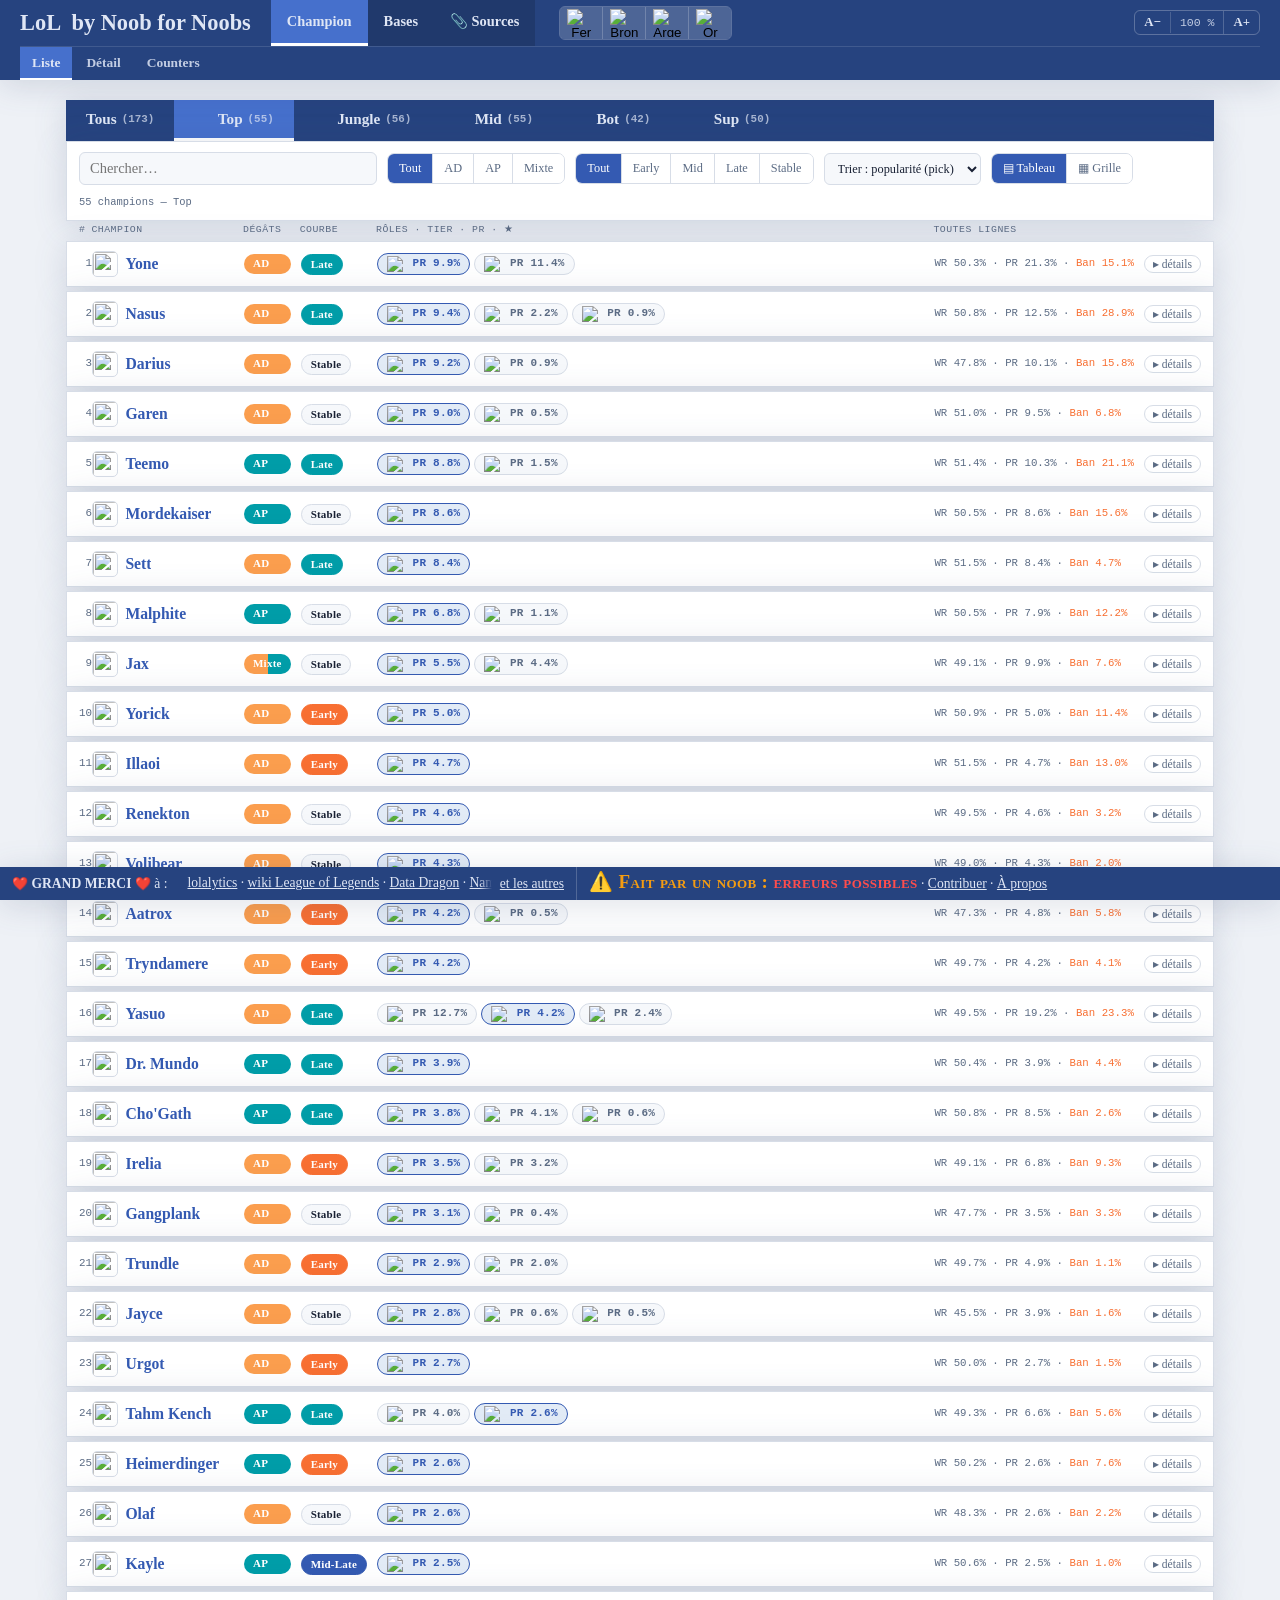
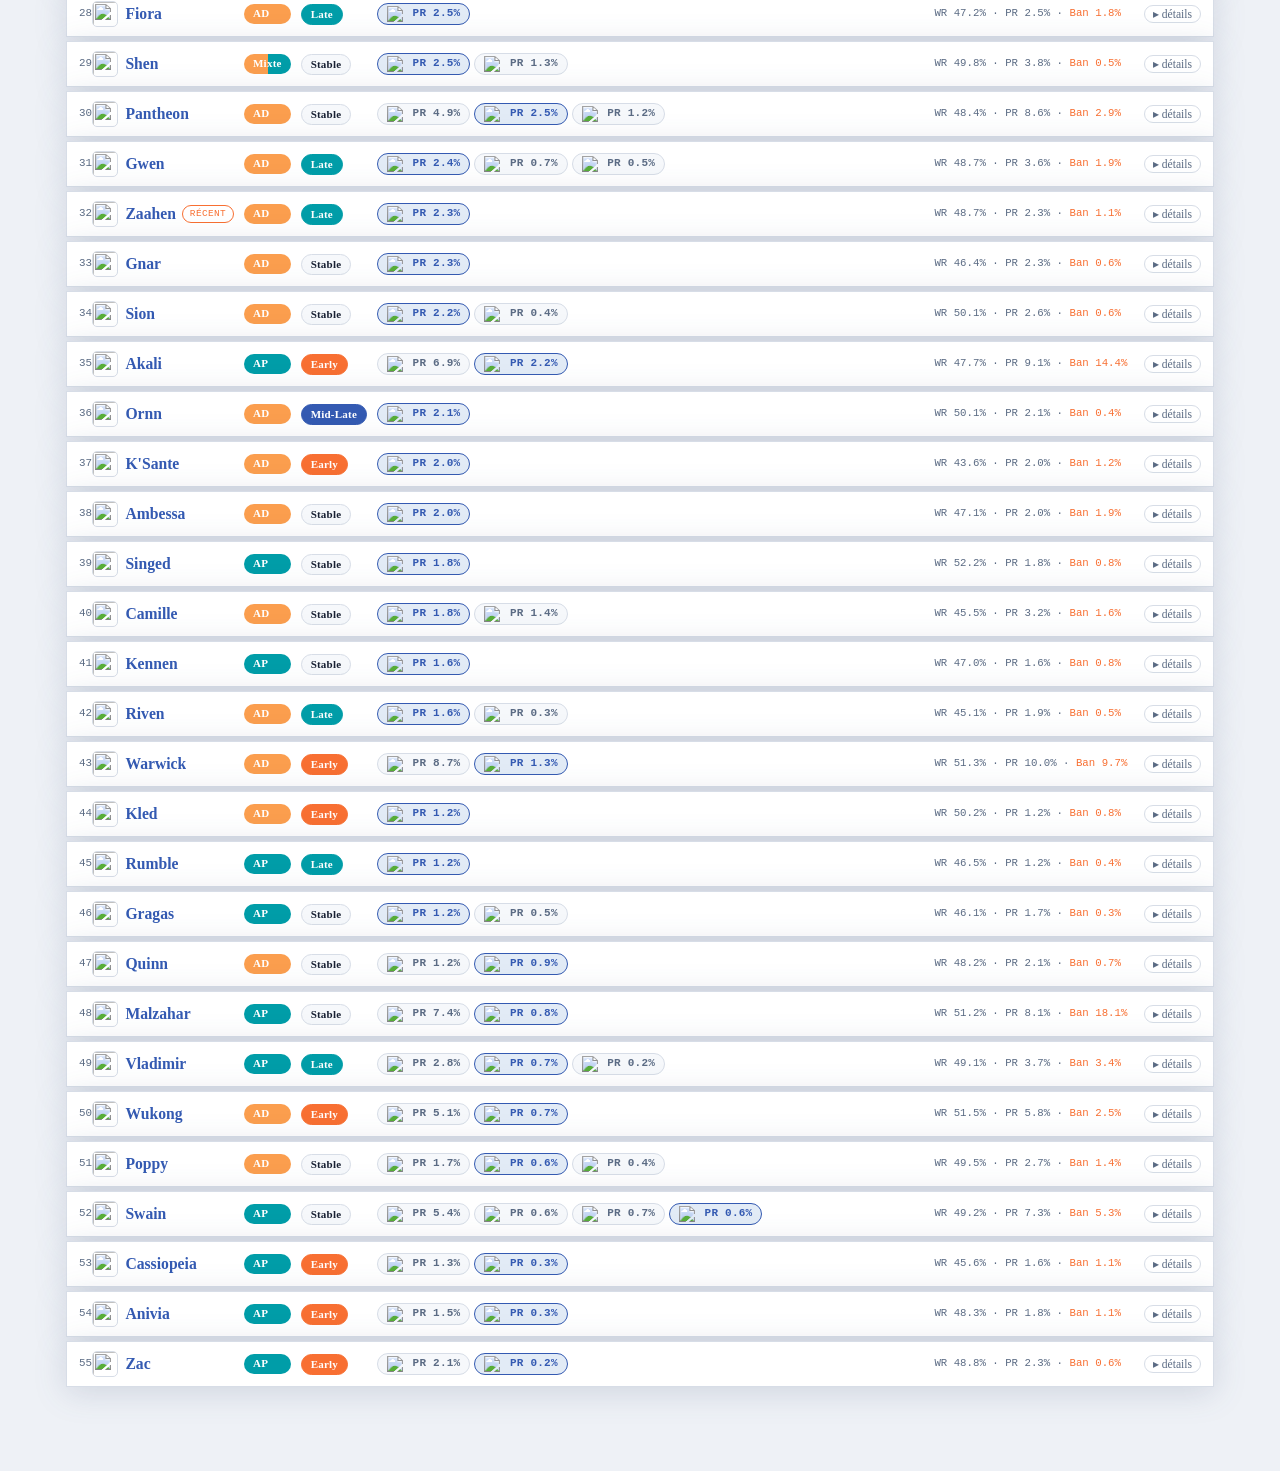
==== commit 8cd9fba2: "Page Counters, contribution, footer et remerciements" ====
--- a/index.html
+++ b/index.html
@@ -3,7 +3,7 @@
 <head>
 <meta charset="utf-8">
 <meta name="viewport" content="width=device-width, initial-scale=1">
-<title>LoL Champion Analytics</title>
+<title>LoL by Noob for Noobs</title>
 <link rel="stylesheet" href="style.css">
 </head>
 <body>
@@ -72,10 +72,7 @@
 
 </main>
 
-<footer>
-  <p><b>Merci à</b> : <a href="https://op.gg" target="_blank" rel="noopener">op.gg</a> · <a href="https://developer.riotgames.com/docs/lol#data-dragon" target="_blank" rel="noopener">Data Dragon</a> · <a href="https://wiki.leagueoflegends.com" target="_blank" rel="noopener">LoL Wiki</a> · <a href="https://lolalytics.com" target="_blank" rel="noopener">lolalytics</a> · <a class="yt-link" href="https://www.youtube.com/channel/UC2t5bjwHdUX4vM2g8TRDq5g" target="_blank" rel="noopener"><svg viewBox="0 0 28 20" aria-hidden="true"><rect width="28" height="20" rx="5" fill="#FF0000"/><path d="M11 5.5 L20 10 L11 14.5 Z" fill="#fff"/></svg>League of Legends</a> · <a class="yt-link" href="https://www.youtube.com/channel/UCU-l1ajszDLFd6lWyCs1_GA" target="_blank" rel="noopener"><svg viewBox="0 0 28 20" aria-hidden="true"><rect width="28" height="20" rx="5" fill="#FF0000"/><path d="M11 5.5 L20 10 L11 14.5 Z" fill="#fff"/></svg>LoL France</a> · <a class="yt-link" href="https://www.youtube.com/channel/UCbqpZInu-pjnBIy5sbh7Eag" target="_blank" rel="noopener"><svg viewBox="0 0 28 20" aria-hidden="true"><rect width="28" height="20" rx="5" fill="#FF0000"/><path d="M11 5.5 L20 10 L11 14.5 Z" fill="#fff"/></svg>3 Minute LoL</a> · <a href="sources.html">[et les autres]</a></p>
-  <p class="legal">LoL by Noob for Noobs est un projet indépendant, sans lien avec Riot Games. LoL by Noob for Noobs isn't endorsed by Riot Games and doesn't reflect the views or opinions of Riot Games or anyone officially involved in producing or managing Riot Games properties. Riot Games, and all associated properties are trademarks or registered trademarks of Riot Games, Inc. Textes issus du wiki League of Legends : <a href="https://creativecommons.org/licenses/by-sa/3.0/" target="_blank" rel="noopener">CC BY-SA 3.0</a>, pages citées sur la page Sources.</p>
-</footer>
+<footer></footer>
 
 <script src="data/champions.js"></script>
 <script src="data/roles_tiers.js"></script>
@@ -1024,6 +1021,8 @@
       <div id="statsSections" style="display:flex; flex-direction:column; gap:12px;">${statsSectionsHtml(ch, state.detailLane)}</div>
 
       ${sourcesBlockHtml(ch)}
+
+      <p class="report-line">${AppNav.reportLink({ page: 'fiche', champion: ch.name })}</p>
     `;
 
     function selectAbility(k){
--- a/style.css
+++ b/style.css
@@ -33,7 +33,7 @@
 
   *{box-sizing:border-box;}
   @media (prefers-reduced-motion: reduce){ *{transition:none !important; animation:none !important;} }
-  body{ margin:0; background:var(--bg); color:var(--text); font-family:var(--body-font); line-height:1.42; font-size:calc(14.5px * var(--zoom, 1)); padding-top:88px; padding-bottom:64px; }
+  body{ margin:0; background:var(--bg); color:var(--text); font-family:var(--body-font); line-height:1.42; font-size:calc(14.5px * var(--zoom, 1)); padding-top:88px; padding-bottom:44px; }
   h1,h2,h3,h4,h5,h6{ font-family:var(--heading-font); font-weight:700; text-wrap:balance; margin:0; line-height:1.15; }
   h3,h4,h5,h6{ text-transform:uppercase; letter-spacing:.03em; }
   [hidden]{ display:none !important; }
@@ -380,14 +380,37 @@
   nav.app-nav a:hover{ background:var(--menuH-hover); }
   nav.app-nav a.on{ background:var(--menuH-on); border-bottom-color:var(--accent-clair, #fff); }
 
-  /* ===== Footer crédits (identique sur les 3 pages) ===== */
+  /* ===== Footer commun (nav.js) : remerciements à gauche (45 %, liste qui défile entre deux parties fixes),
+     qui fait le site à droite (55 %, fixe) ===== */
   footer{
     position:fixed; left:0; right:0; bottom:0; z-index:50;
-    background:var(--menuH-bg); filter:var(--shadow);
-    padding:8px 20px; color:var(--menuH-text);
-    display:flex; align-items:center; justify-content:center; min-height:40px;
-  }
-  footer p{ margin:0; max-width:1180px; font-size:.9rem; line-height:1.5; text-align:center; }
+    background:var(--menuH-bg); filter:var(--shadow); color:var(--menuH-text);
+    display:flex; align-items:stretch; font-size:.85rem; line-height:1.6;
+  }
+  footer .ft-half{ min-width:0; padding:5px 12px; white-space:nowrap; display:flex; align-items:center; }
+  footer .ft-left{ flex:0 0 45%; gap:8px; }
+  footer .ft-right{ flex:0 0 55%; border-left:1px solid rgba(255,255,255,.2); overflow:hidden; box-sizing:border-box; }
+  footer .ft-left{ box-sizing:border-box; }
+  footer .ft-static{ flex:none; }   /* largeur du texte lui-même, mesurée par nav.js pour choisir la version qui tient */
+  footer .ft-warn{ font-weight:700; font-variant:small-caps; letter-spacing:.02em; color:#f39c12; font-size:1.4em; line-height:1; }   /* 1,4 em : le plus grand qui ne rehausse pas le footer */
+  footer .ft-err{ color:#ff4d4d; }
+  footer .ft-right.ft-wrap{ white-space:normal; line-height:1.3; }
+  footer .ft-right.ft-wrap .ft-static{ flex:1 1 auto; }
+  footer .ft-fixed{ flex:none; }
+  footer .ft-heart{ font-size:.95em; }
+  footer .ft-viewport{ flex:1 1 auto; min-width:0; overflow:hidden;
+    -webkit-mask-image:linear-gradient(90deg, transparent, #000 12px, #000 calc(100% - 12px), transparent);
+    mask-image:linear-gradient(90deg, transparent, #000 12px, #000 calc(100% - 12px), transparent); }
+  footer .ft-track{ display:inline-flex; padding-left:12px; }
+  footer .ft-text{ white-space:pre; }
+  footer .ft-track:not(.ft-scroll) .ft-sep{ display:none; }
+  footer .ft-track.ft-scroll{ animation:ft-defile linear infinite; }
+  footer .ft-viewport:hover .ft-track, footer .ft-viewport:focus-within .ft-track{ animation-play-state:paused; }
+  @keyframes ft-defile{ from{ transform:translateX(0); } to{ transform:translateX(var(--ft-shift, 0)); } }
+  @media (prefers-reduced-motion: reduce){ footer .ft-viewport{ overflow-x:auto; } }
+  @media (max-width: 700px){ footer{ font-size:.78rem; } footer .ft-half{ padding:4px 8px; } footer .ft-left{ gap:6px; } }
+  /* téléphone : la version la plus courte du texte de droite tient dans 45 %, la liste qui défile garde de la place */
+  @media (max-width: 520px){ footer .ft-left{ flex-basis:55%; } footer .ft-right{ flex-basis:45%; } }
   footer a{ color:var(--accent-clair, #dfe6f5); text-decoration:underline; }
   footer a:hover{ opacity:.85; }
   footer a.yt-link{ display:inline-flex; align-items:center; gap:4px; text-decoration:none; vertical-align:middle; }
@@ -528,12 +551,74 @@
   .mech-video{ margin-top:8px; font-size:.92em; }
   .mech-video b{ font-size:.86em; color:var(--muted); }
   .mech-video ul{ margin:4px 0 0; padding-left:18px; }
-  footer p.legal{ font-size:.78em; color:#fff; opacity:.9; margin-top:6px; }
   /* Sélecteur de paliers de l'en-tête (nav.js) : même habillage que le contrôle de zoom */
   .tier-sel{ display:inline-flex; align-items:center; border:1px solid rgba(255,255,255,.25); border-radius:6px; overflow:hidden; margin-left:4px; }
   .tier-sel button{ background:transparent; border:none; border-left:1px solid rgba(255,255,255,.2); padding:2px 7px; cursor:pointer; display:flex; align-items:center; }
   .tier-sel button:first-child{ border-left:none; }
   .tier-sel button:hover{ background:var(--menuH-hover); }
   .tier-sel button.on{ background:rgba(255,255,255,.18); }
-  .tier-sel img.tier-icon{ width:28px; height:28px; display:block; object-fit:contain; opacity:.45; }
+  .tier-sel img.tier-icon{ width:28px; height:28px; display:block; object-fit:contain; opacity:.55; }
   .tier-sel button.on img.tier-icon{ opacity:1; }
+  /* palier désactivé : croix par-dessus l'icône */
+  .tier-sel button{ position:relative; }
+  .tier-sel button:not(.on)::before, .tier-sel button:not(.on)::after{
+    content:''; position:absolute; left:50%; top:50%; width:30px; height:2px; border-radius:1px;
+    background:#ff5c5c; opacity:.9; pointer-events:none;
+  }
+  .tier-sel button:not(.on)::before{ transform:translate(-50%, -50%) rotate(45deg); }
+  .tier-sel button:not(.on)::after{ transform:translate(-50%, -50%) rotate(-45deg); }
+
+  /* ---------- Page Counters (édition privée) ---------- */
+  .ctr-legend{ margin-top:10px; }
+  .ctr-legend summary{ cursor:pointer; color:var(--accent); font-weight:600; }
+  .ctr-legend li{ margin:4px 0; }
+  .ctr-pick{ margin-top:12px; display:flex; flex-direction:column; gap:8px; }
+  .ctr-pick input{ flex:none; width:min(420px, 100%); box-sizing:border-box; padding:6px 10px; border:1px solid var(--border); border-radius:8px; background:var(--surface); color:var(--text); font-family:var(--body-font); }
+  .ctr-grid{ display:flex; flex-wrap:wrap; gap:4px; max-height:180px; overflow:auto; }
+  .ctr-champ{ display:inline-flex; align-items:center; gap:5px; padding:2px 8px 2px 2px; border:1px solid var(--border); border-radius:14px; text-decoration:none; color:var(--text); font-size:.86em; background:var(--surface2); }
+  .ctr-champ .champ-icon{ width:22px; height:22px; border-radius:11px; }
+  .ctr-champ:hover, .ctr-champ.on{ border-color:var(--accent); background:var(--accent-soft); color:var(--accent); }
+  .ctr-head{ display:flex; gap:12px; align-items:center; margin-top:12px; }
+  .ctr-cols{ display:grid; grid-template-columns:repeat(auto-fit, minmax(420px, 1fr)); gap:12px; margin-top:12px; }
+  .ctr-col h3{ margin:0 0 8px; }
+  .ctr-col.pos h3{ color:var(--c2); }
+  .ctr-col.neg h3{ color:var(--c3); }
+  .ctr-row{ border-top:1px solid var(--border); padding:6px 0; }
+  .ctr-row summary{ display:flex; flex-wrap:wrap; align-items:center; gap:6px; cursor:pointer; list-style:none; }
+  .ctr-row summary::-webkit-details-marker{ display:none; }
+  .ctr-opp{ font-weight:700; min-width:7em; }
+  .ctr-delta{ font-family:var(--mono); font-weight:700; font-variant-numeric:tabular-nums; min-width:3.6em; text-align:right; }
+  .ctr-delta.pos{ color:var(--c2); }
+  .ctr-delta.neg{ color:var(--c3); }
+  .ctr-lvl.net{ background:var(--accent); color:#fff; }
+  .ctr-lvl.marque{ background:var(--accent-soft); color:var(--accent); }
+  .ctr-lvl.probable{ background:var(--surface2); color:var(--muted); border:1px solid var(--border); }
+  .ctr-flag{ background:var(--surface2); color:var(--text); border:1px solid var(--border); font-weight:600; }
+  .ctr-ok{ background:var(--c2); color:#fff; }
+  .ctr-ko{ background:var(--c3); color:#fff; }
+  .ctr-mixed{ background:var(--c4); color:#fff; }
+  .ctr-none{ background:transparent; color:var(--muted, #6b7280); border:1px dashed currentColor; }
+  .ctr-sources{ margin-top:10px; padding:8px 12px; background:var(--surface); border:1px solid var(--border); font-size:.92em; }
+  .ctr-sources > summary{ cursor:pointer; margin:0; }
+  .ctr-sources[open] > summary{ margin-bottom:4px; }
+  .ctr-sources .source-item{ scroll-margin-top:100px; }
+  .source-item.flash{ outline:2px solid var(--accent); outline-offset:2px; background:var(--accent-soft); }
+  .ctr-warn{ border-left:3px solid var(--c3); padding:4px 10px; margin:6px 0; }
+  .ctr-detail{ padding:6px 0 4px 32px; }
+  .ctr-mesure{ margin:4px 0 8px; }
+  .ctr-expl{ border-left:3px solid var(--accent-soft); padding:2px 0 2px 10px; margin:8px 0; }
+  .ctr-expl-h{ font-size:.92em; color:var(--muted); }
+  .ctr-expl p{ margin:4px 0; }
+  .ctr-fam{ font-size:.95em; }
+  /* Tableau des remerciements (sources.html#merci) */
+  .credits-thanks{ margin:0 0 10px; font-size:1.1em; font-weight:700; color:var(--r-h2); text-align:center; }
+  .credits-table{ border-collapse:collapse; width:100%; font-size:.95em; }
+  .credits-table th, .credits-table td{ text-align:left; padding:5px 10px; border-bottom:1px solid var(--border); vertical-align:top; }
+  .credits-table th{ color:var(--r-h3); font-size:.85em; text-transform:uppercase; letter-spacing:.03em; }
+  .credits-table td.num{ font-family:var(--mono); white-space:nowrap; }
+  .credits-table a.yt-link{ display:inline-flex; align-items:center; gap:4px; }
+  .credits-table a.yt-link svg{ height:1em; width:auto; }
+  .noob-warning{ margin:0 0 12px; padding:12px 16px; border-left:6px solid #f5a623; background:var(--accent-soft); font-size:1.3em; line-height:1.4; }
+  /* Lien de contribution (nav.js, AppNav.reportLink) */
+  a.report-link{ font-weight:700; }
+  .report-line{ margin:0; text-align:right; }
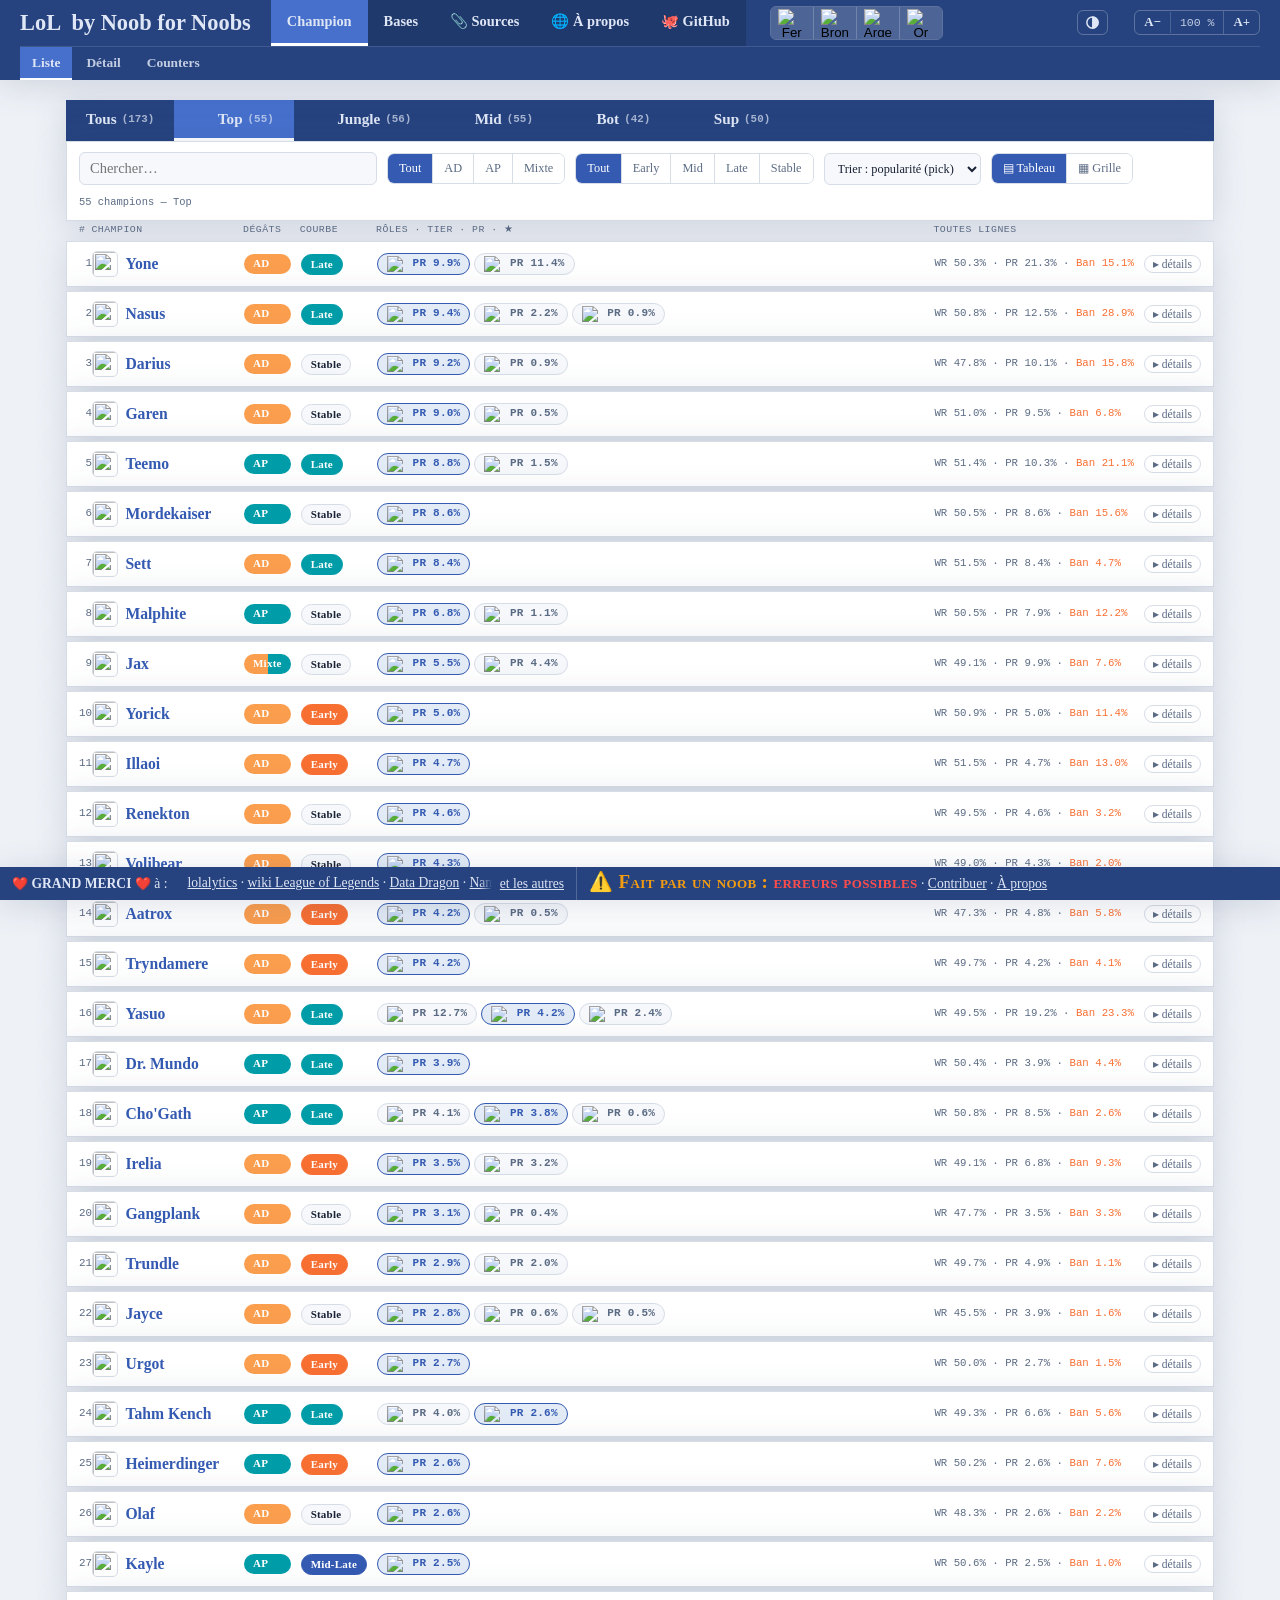
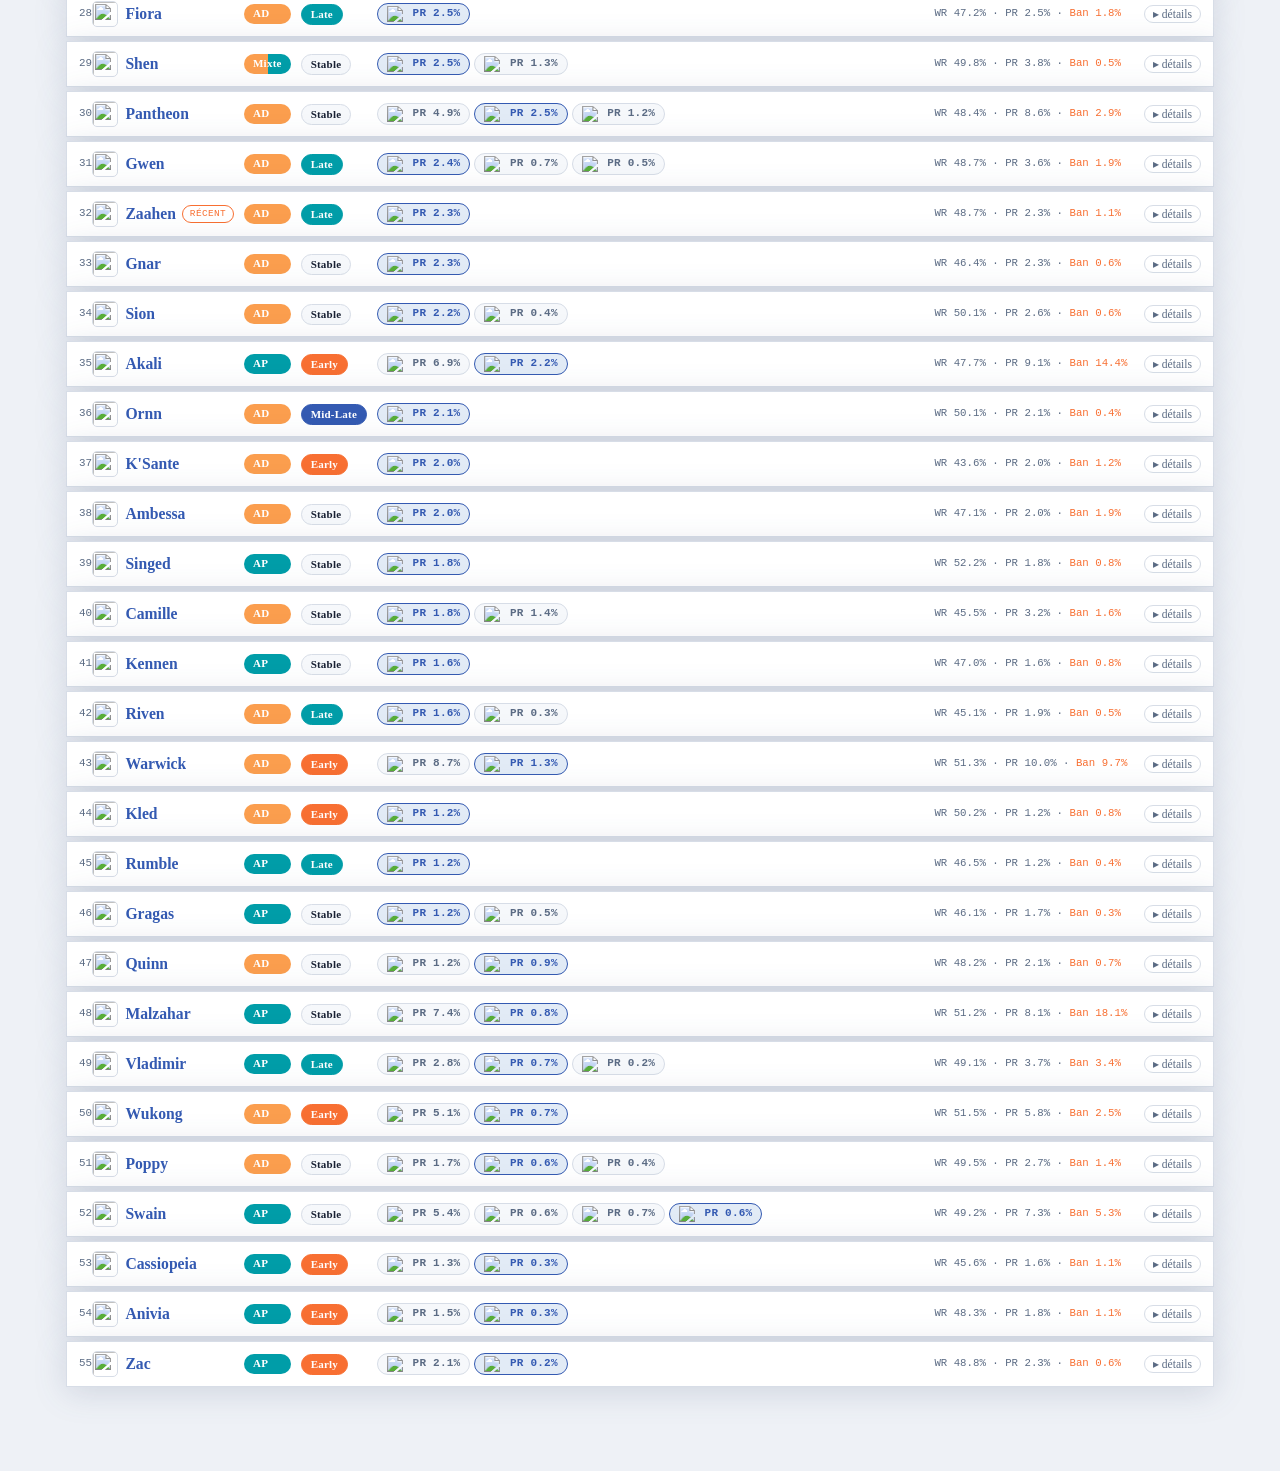
==== commit 50a1d1f8: "LoL by Noob for Noobs : guide de League of Legends pour débutants" ====
--- a/index.html
+++ b/index.html
@@ -95,7 +95,7 @@
   function roleIconOnlyHtml(role){ return ROLE_ICON_FILE[role] ? `<img class="role-icon role-icon-lg" src="${roleIconUrl(role)}" alt="${ROLE_LABEL[role]}" title="${ROLE_LABEL[role]}">` : ''; }
   function champIconUrl(ch){ return `https://ddragon.leagueoflegends.com/cdn/${DDRAGON_VERSION}/img/champion/${ch.ddid}.png`; }
   const RECENT = new Set(['Locke','Zaahen','Yunara','Mel']);
-  const TIER_ORDER = {'S+':0,'S':1,'S-':2,'A+':3,'A':4,'A-':5,'B':6,'C':7,'D':8};
+  const TIER_ORDER = Object.fromEntries(['S+','S','S-','A+','A','A-','B+','B','B-','C+','C','C-','D+','D','D-'].map((t, i) => [t, i]));
   const LETTER_LABEL = {passive:'P', q:'Q', w:'W', e:'E', r:'R'};
 
   // mode : 'list' (vue Liste) ou 'roster' (vue Mon roster) — même liste, même barre d'outils ; chaque
@@ -617,7 +617,7 @@
   function statsOf(ch){ return CHAMPION_STATS[ch.id] || null; }
   function laneStats(ch, lane){ const s = statsOf(ch); return (s && s.byLane[lane]) || null; }
   function mechOf(ch, key){ const m = ABILITY_MECHANICS[ch.id]; return (m && m[key]) || null; }
-  // Traductions (data/mechanics_fr.js, générée par tools/translate_notes.py) : absentes tant que le fichier n'existe pas ou qu'une note n'est pas traduite.
+  // Traductions (data/mechanics_fr.js) : absentes tant que le fichier n'existe pas ou qu'une note n'est pas traduite.
   function mechFrOf(ch, key){ const F = (typeof ABILITY_MECHANICS_FR !== 'undefined') && ABILITY_MECHANICS_FR[ch.id]; return (F && F[key]) || null; }
   function defaultLane(ch){
     const s = statsOf(ch), lanes = s ? Object.keys(s.byLane) : [];
--- a/style.css
+++ b/style.css
@@ -47,7 +47,13 @@
   header.masthead .mast-row{ display:flex; align-items:center; gap:20px; flex-wrap:wrap; }
   header.masthead h1{ color:var(--menuH-text); font-size:1.4rem; padding:10px 0; }
   /* Zoom du texte (A− / A+), à droite du menu principal — l'en-tête lui-même ne change pas de taille (rem) */
-  .zoom-ctl{ margin-left:auto; display:inline-flex; align-items:center; border:1px solid rgba(255,255,255,.25); border-radius:6px; overflow:hidden; }
+  /* Thème : bouton unique qui fait le tour de système → clair → sombre, devant le réglage de taille du texte. */
+  .theme-ctl{ margin-left:auto; display:inline-flex; align-items:center; justify-content:center; padding:4px 7px;
+    color:var(--menuH-text); background:transparent; border:1px solid rgba(255,255,255,.25); border-radius:6px; cursor:pointer; }
+  .theme-ctl:hover{ background:var(--menuH-hover); }
+  .theme-ctl svg{ width:15px; height:15px; display:block; fill:currentColor; stroke:currentColor; }
+  .theme-ctl svg [stroke-width]{ stroke:currentColor; fill:none; }
+  .zoom-ctl{ margin-left:6px; display:inline-flex; align-items:center; border:1px solid rgba(255,255,255,.25); border-radius:6px; overflow:hidden; }
   .zoom-ctl button{ font-family:var(--body-font); font-size:.8rem; font-weight:700; color:var(--menuH-text); background:transparent; border:none; border-left:1px solid rgba(255,255,255,.2); padding:4px 9px; cursor:pointer; min-width:2.4em; }
   .zoom-ctl button:first-child{ border-left:none; }
   .zoom-ctl button:hover{ background:var(--menuH-hover); }
@@ -368,7 +374,8 @@
   .backlink{ color:var(--r-h2); text-decoration:none; font-size:.9em; font-weight:650; }
   .backlink:hover{ text-decoration:underline; }
 
-  /* ===== Menu principal (dans l'en-tête, identique sur toutes les pages) : Champion / Bases / Sources ===== */
+  /* ===== Menu principal (dans l'en-tête, identique sur toutes les pages) : Champion / Bases / Sources, puis
+     le lien vers le dépôt GitHub du projet ===== */
   nav.app-nav{
     display:flex; align-items:stretch; align-self:stretch; background:rgba(0,0,0,.15);
   }
@@ -610,7 +617,7 @@
   .ctr-expl-h{ font-size:.92em; color:var(--muted); }
   .ctr-expl p{ margin:4px 0; }
   .ctr-fam{ font-size:.95em; }
-  /* Tableau des remerciements (sources.html#merci) */
+  /* Tableau des remerciements (apropos.html#merci) */
   .credits-thanks{ margin:0 0 10px; font-size:1.1em; font-weight:700; color:var(--r-h2); text-align:center; }
   .credits-table{ border-collapse:collapse; width:100%; font-size:.95em; }
   .credits-table th, .credits-table td{ text-align:left; padding:5px 10px; border-bottom:1px solid var(--border); vertical-align:top; }
@@ -622,3 +629,14 @@
   /* Lien de contribution (nav.js, AppNav.reportLink) */
   a.report-link{ font-weight:700; }
   .report-line{ margin:0; text-align:right; }
+
+  /* Infobulle immédiate (nav.js), à la place de l'infobulle native : celle du navigateur tarde d'une seconde,
+     ne se met pas en forme et tronque les textes longs. Elle ne reçoit pas le pointeur pour ne jamais gêner le
+     survol de ce qu'elle décrit. */
+  .tip{
+    position:fixed; z-index:120; max-width:min(48ch, 92vw); padding:5px 8px;
+    background:var(--surface); color:var(--text); border:1px solid var(--border); border-radius:4px;
+    box-shadow:var(--shadow-tip, 0 6px 18px rgb(0 0 0 / .22));
+    font-family:var(--body-font); font-size:calc(13px * var(--zoom, 1)); line-height:1.35;
+    pointer-events:none; white-space:normal;
+  }
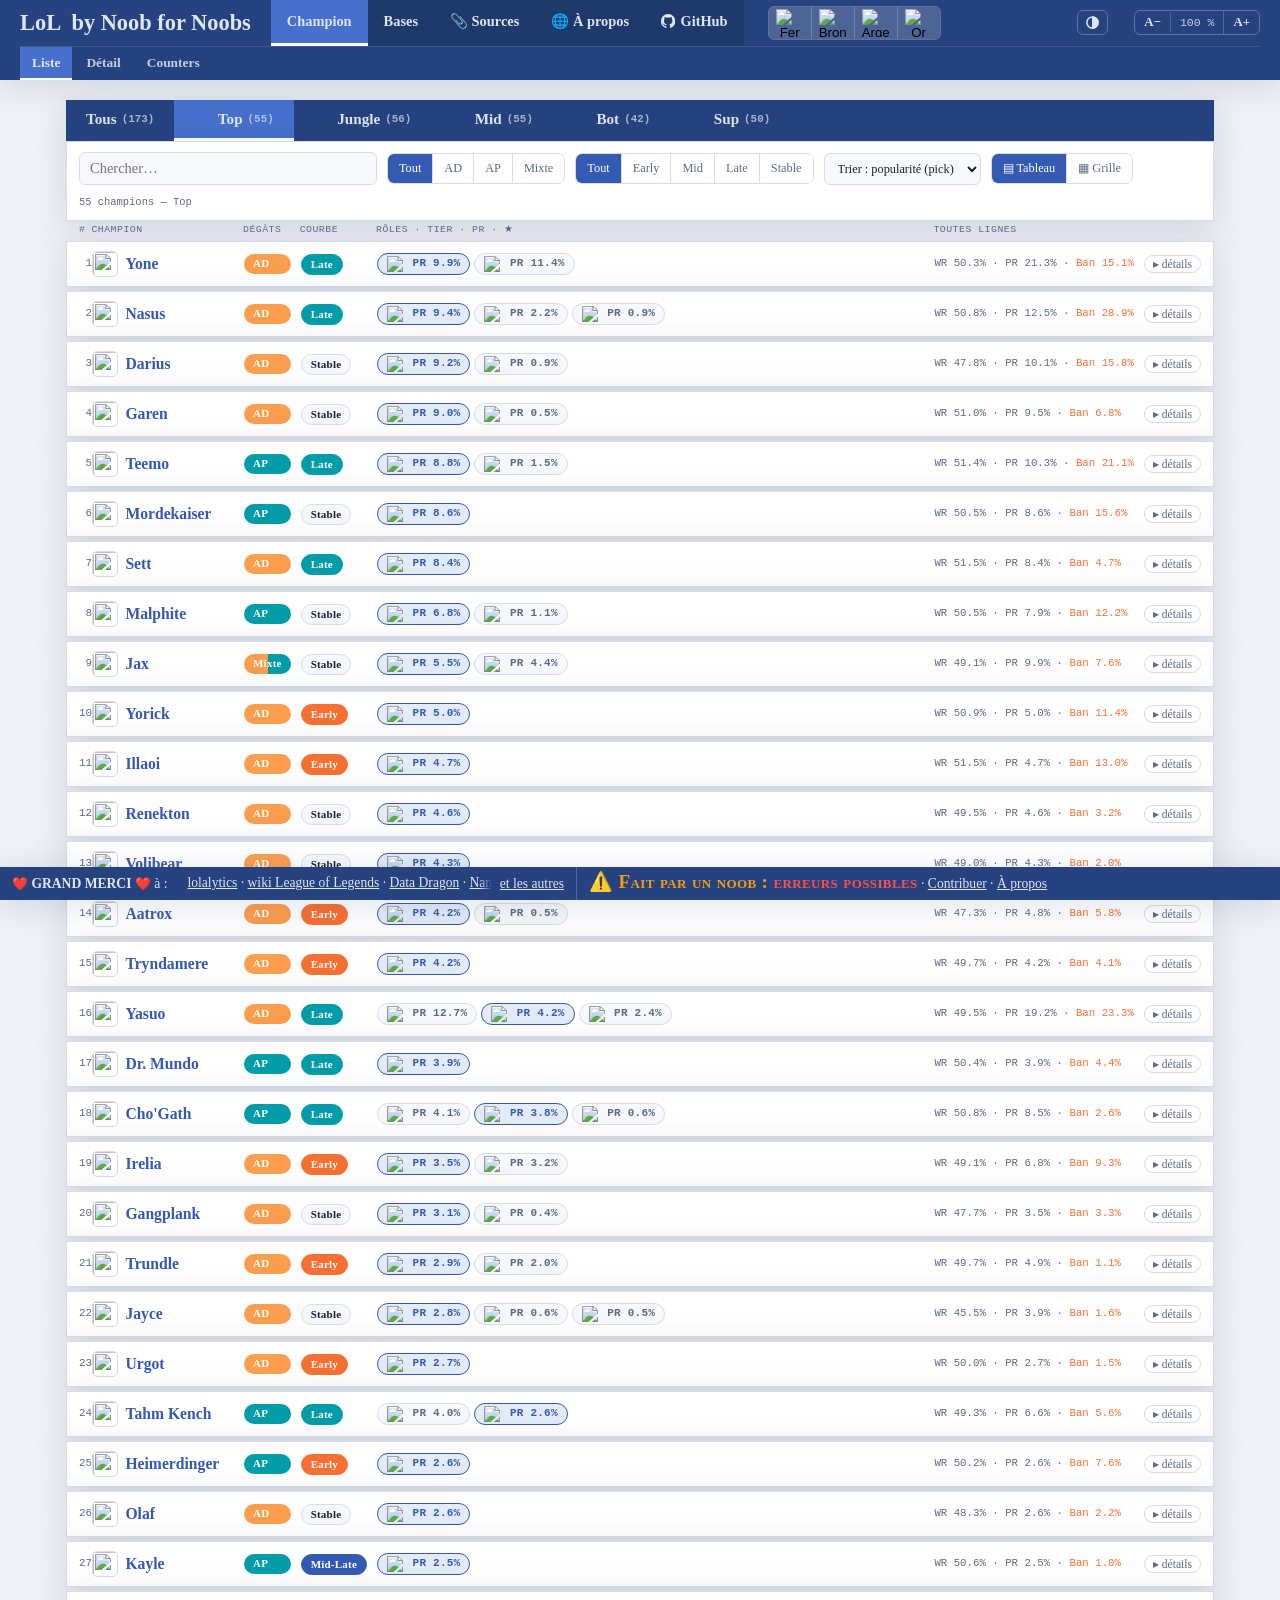
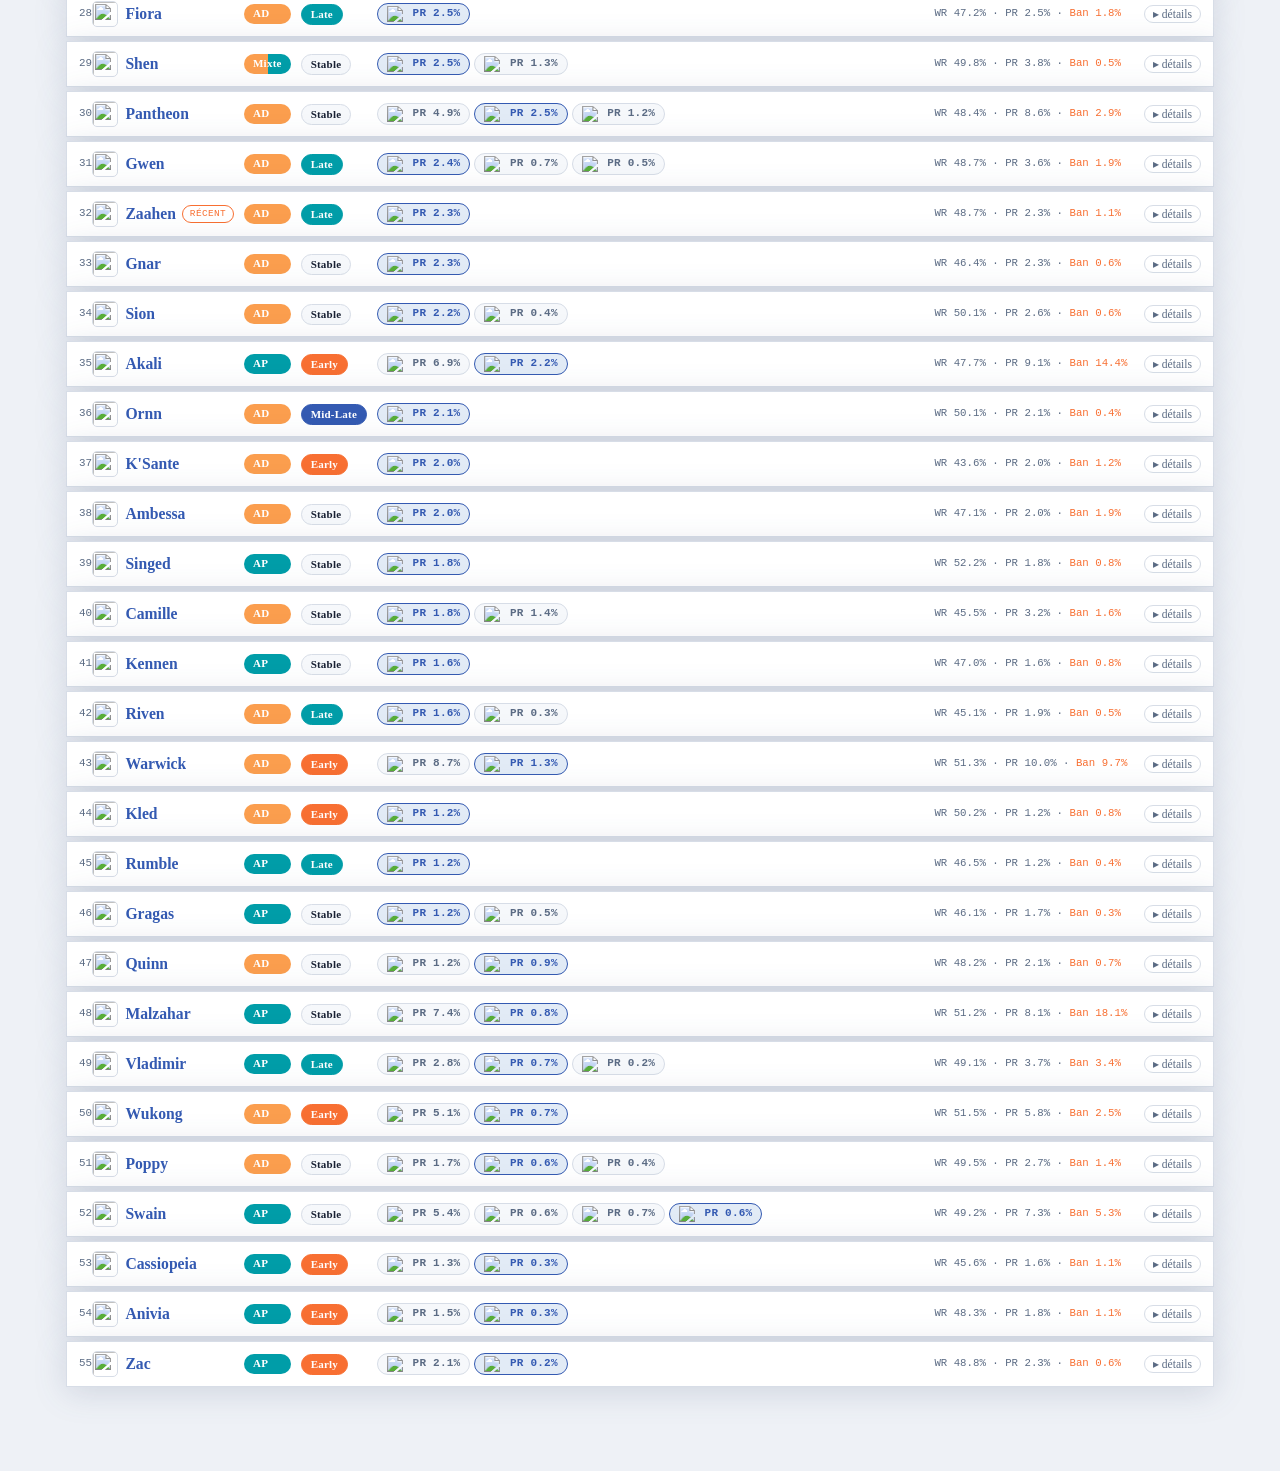
==== commit 3ec72044: "Fiche champion : bloc Sources avec les logos des sites ; logo officiel de GitHub" ====
--- a/index.html
+++ b/index.html
@@ -158,6 +158,20 @@
     return `https://ddragon.leagueoflegends.com/cdn/${DDRAGON_VERSION}/img/${dir}/${ch.abilities[key].icon}`;
   }
   function champPageUrl(ch){ return `https://www.leagueoflegends.com/fr-fr/champions/${ch.id}/`; }
+  // Bloc « Sources : » de la fiche : le logo de chaque site qui consacre une page au champion et dont le guide reprend
+  // le contenu, vers cette page (mécanisme « pages » de data/sources.js ; fiche officielle calculée depuis l'id).
+  const SOURCE_PAGES = [
+    { key: 'riot', img: 'img/sources/riot.svg', alt: 'Riot Games', title: 'Fiche officielle Riot : présentation, compétences et skins du champion' },
+    { key: 'wiki', img: 'img/sources/wiki.png', alt: 'Wiki League of Legends', title: 'Wiki League of Legends : compétences, statistiques et mécaniques détaillées (en anglais)' },
+    { key: 'lolalytics', img: 'img/sources/lolalytics.png', alt: 'lolalytics', title: 'lolalytics : statistiques, builds, runes et counters du champion' },
+    { key: 'namu', img: 'img/sources/namu.svg', alt: 'Namu Wiki', title: 'Namu Wiki : fiche communautaire du champion, dont ses matchups (en coréen)' },
+  ];
+  function sourcePagesHtml(ch){
+    const url = k => k === 'riot' ? champPageUrl(ch) : (ch.pages || {})[k];
+    const links = SOURCE_PAGES.filter(p => url(p.key)).map(p =>
+      `<a href="${url(p.key)}" target="_blank" rel="noopener" title="${escHtml(p.title)}"><img src="${p.img}" alt="${escHtml(p.alt)}"></a>`).join('');
+    return `<div class="src-pages"><span class="src-pages-lbl">Sources :</span>${links}</div>`;
+  }
   function findChamp(id){ return CHAMPIONS.find(c => c.id === id); }
   function dmgTitle(ch){ return `Officiel Data Dragon — Physique ${ch.dmgRating.attack}/10 · Magie ${ch.dmgRating.magic}/10`; }
   // "Dernière refonte de kit" = dernier changement affectant réellement les sorts (pas une simple
@@ -992,7 +1006,7 @@
             </div>
           </div>
           <span class="spacer"></span>
-          <a class="champ-link" href="${champPageUrl(ch)}" target="_blank" rel="noopener">Fiche officielle ↗</a>
+          ${sourcePagesHtml(ch)}
         </div>
         <div class="roleline" style="margin-top:12px;">${rolelineHtml()}</div>
         ${analysisBlockHtml(ch, 'margin-top:12px;')}
--- a/style.css
+++ b/style.css
@@ -192,6 +192,12 @@
 
   a.champ-link{ font-size:1em; color:var(--r-h2); text-decoration:none; margin-left:auto; white-space:nowrap; }
   a.champ-link:hover{ text-decoration:underline; }
+  /* Bloc « Sources : » de la fiche champion : logos des sites qui ont une page sur le champion, dans le coin de l'en-tête */
+  .src-pages{ display:flex; align-items:center; gap:8px; margin-left:auto; align-self:flex-start; padding:4px 10px; border:1px solid var(--border); border-radius:8px; background:var(--surface2); white-space:nowrap; }
+  .src-pages-lbl{ font-size:.85em; color:var(--muted); }
+  .src-pages a{ display:flex; align-items:center; border-radius:4px; padding:2px; }
+  .src-pages a:hover{ background:var(--accent-soft); }
+  .src-pages img{ height:18px; width:auto; display:block; }
 
   .empty{ text-align:center; padding:40px 20px; color:var(--muted); font-family:var(--body-font); }
   .newbadge{ font-family:var(--mono); font-size:.65em; text-transform:uppercase; letter-spacing:.04em; color:var(--c3); border:1px solid var(--c3); border-radius:10px; padding:1px 7px; }
